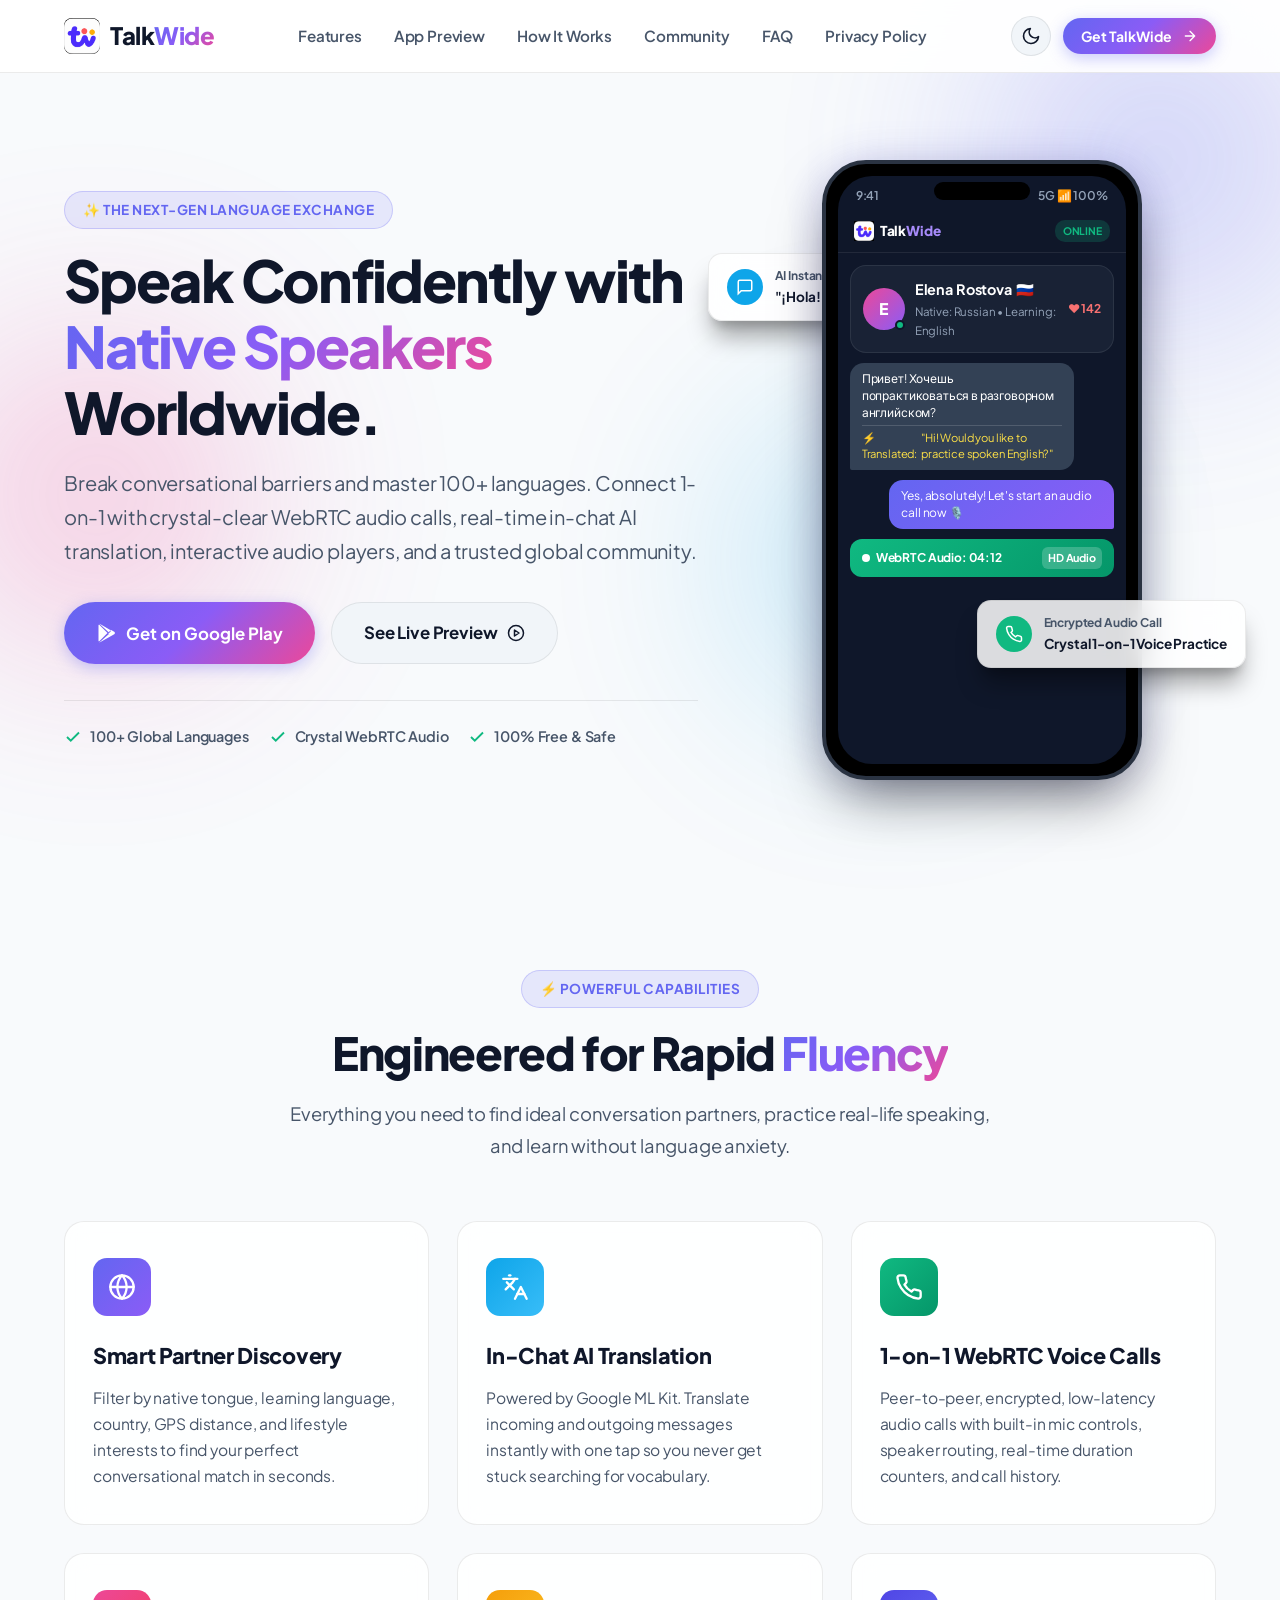
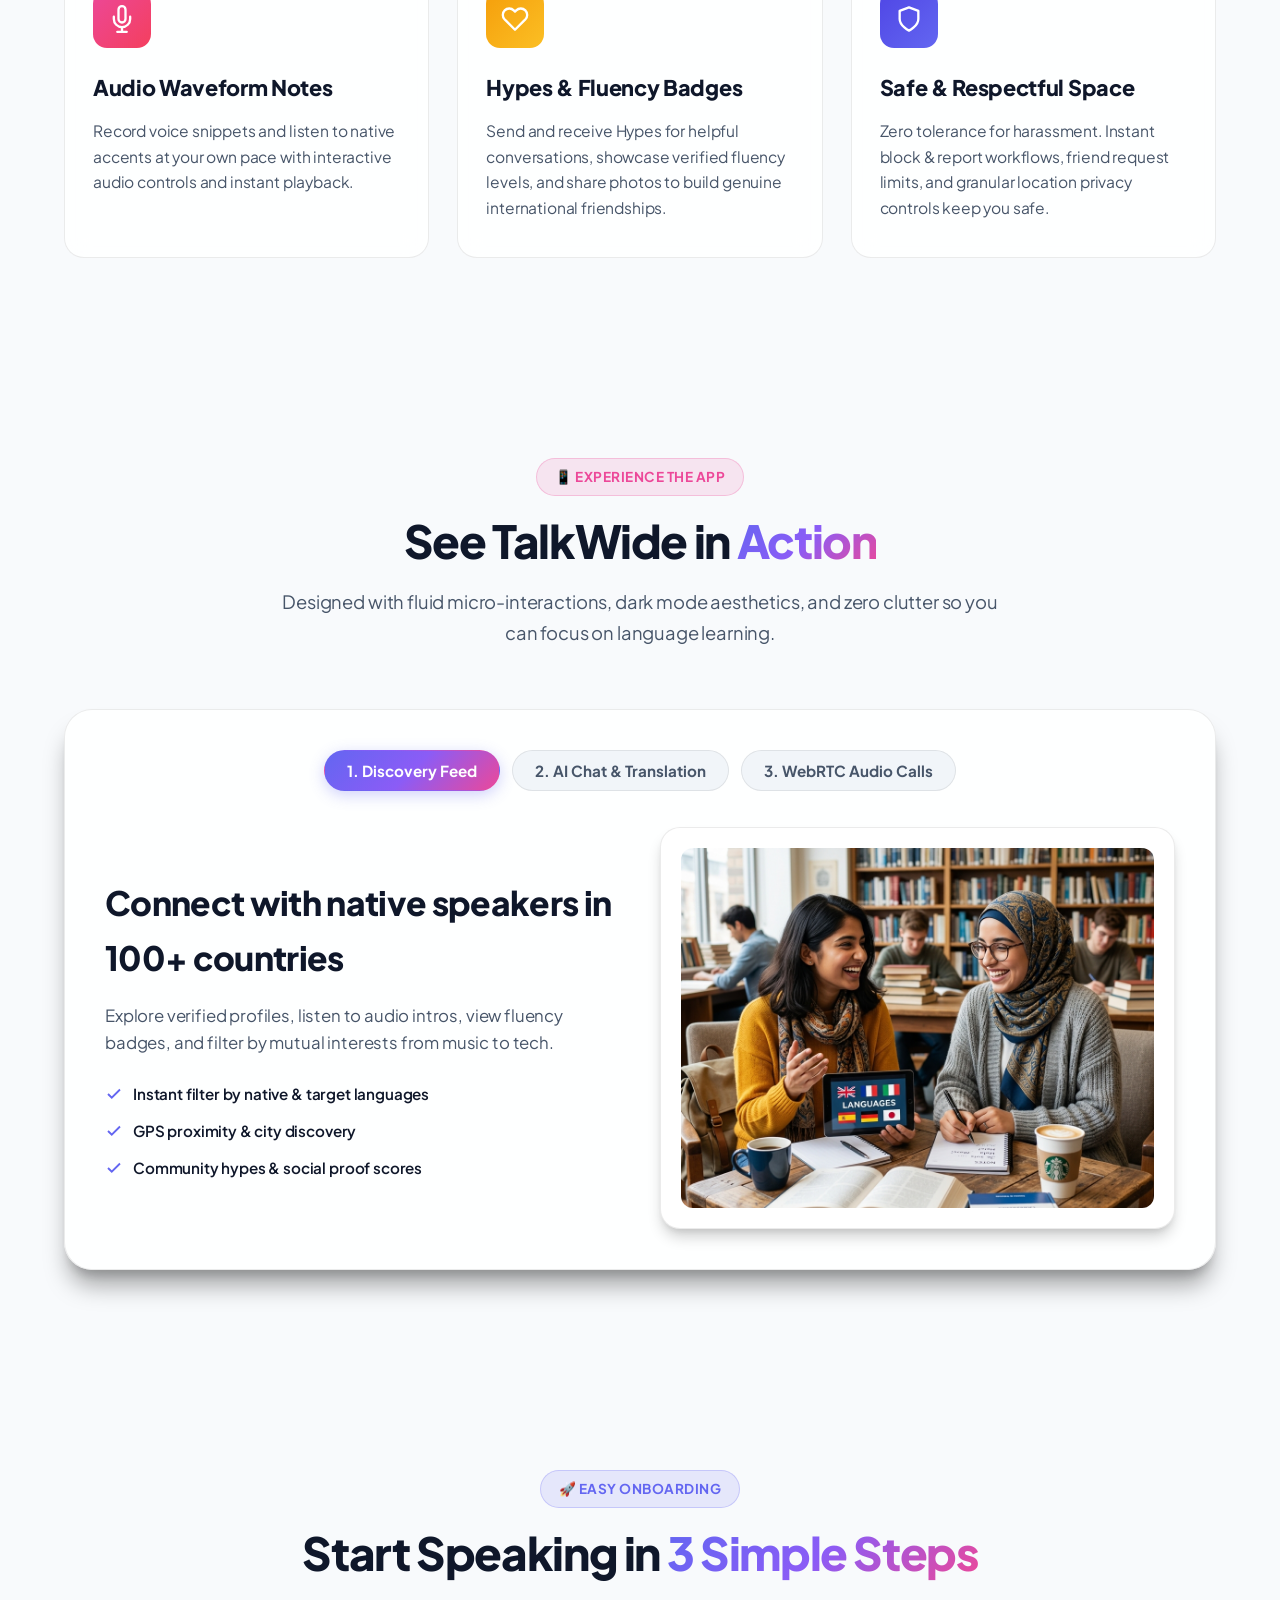
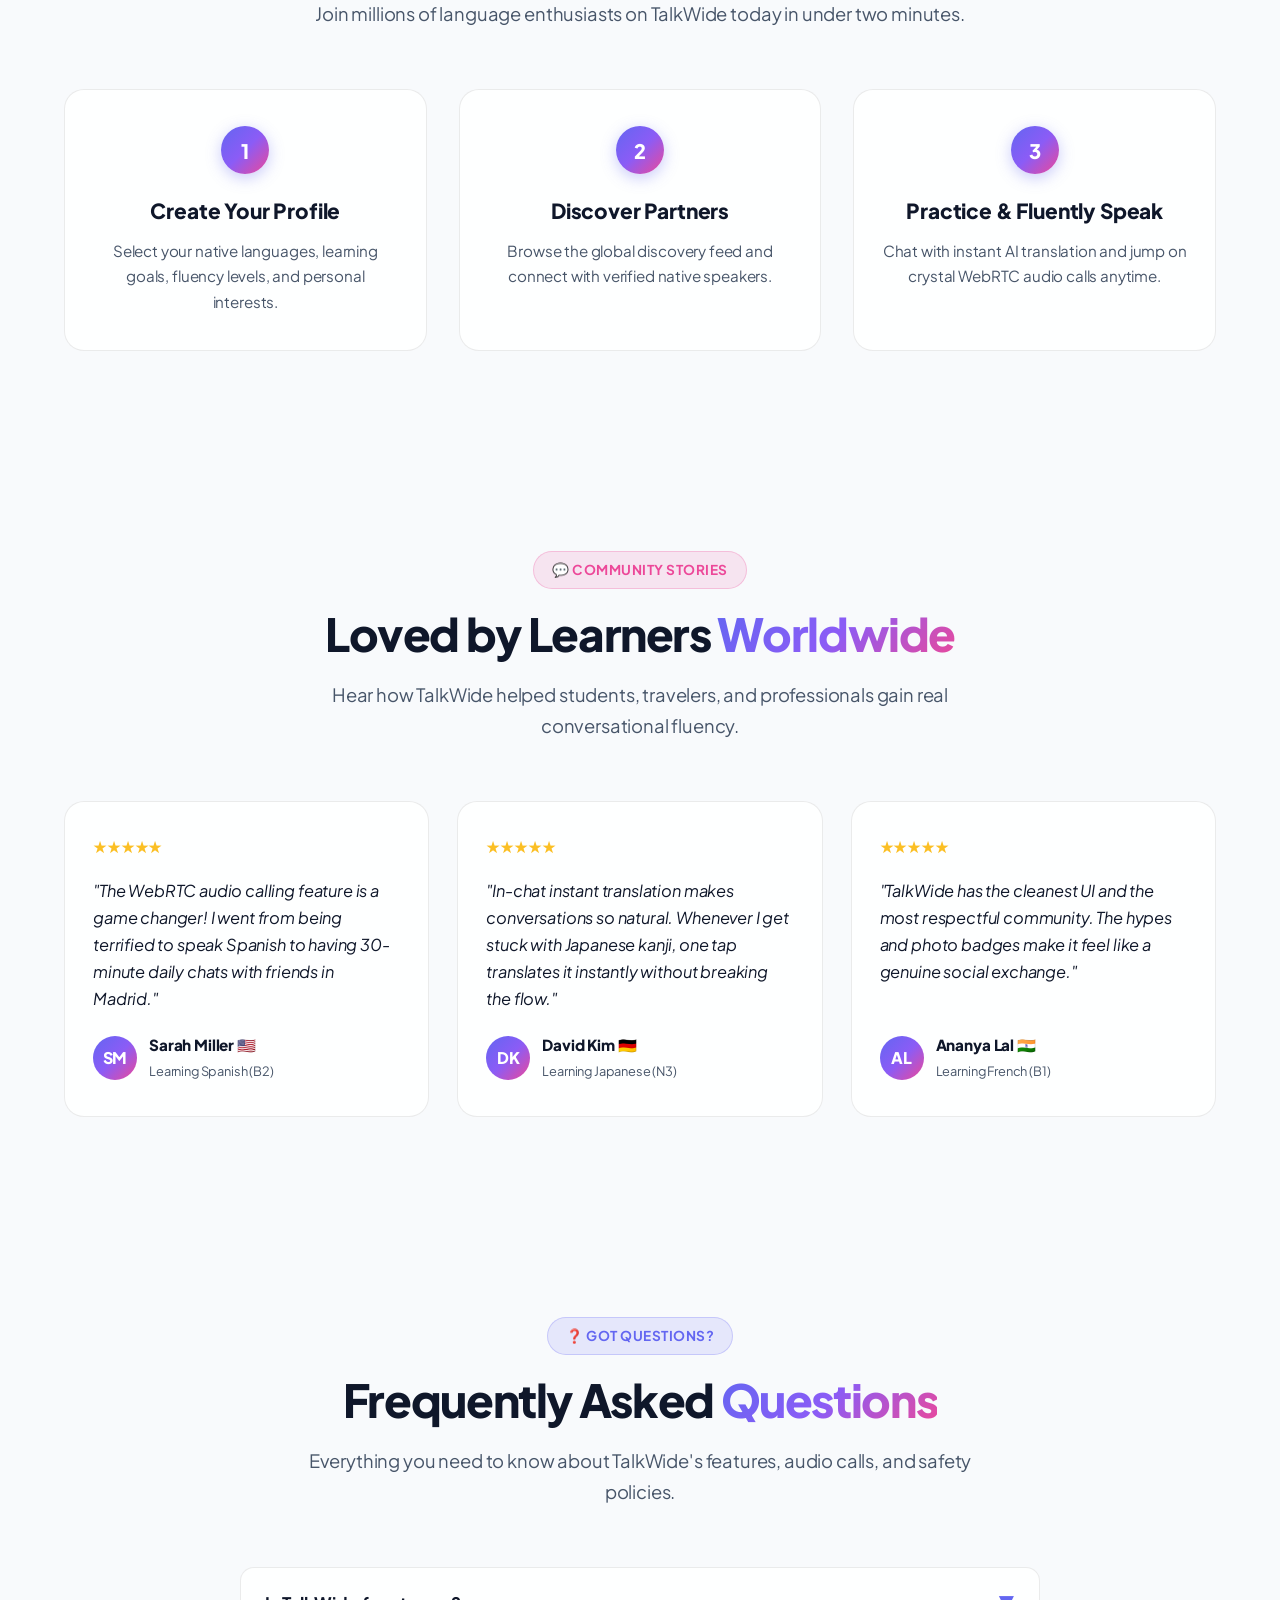
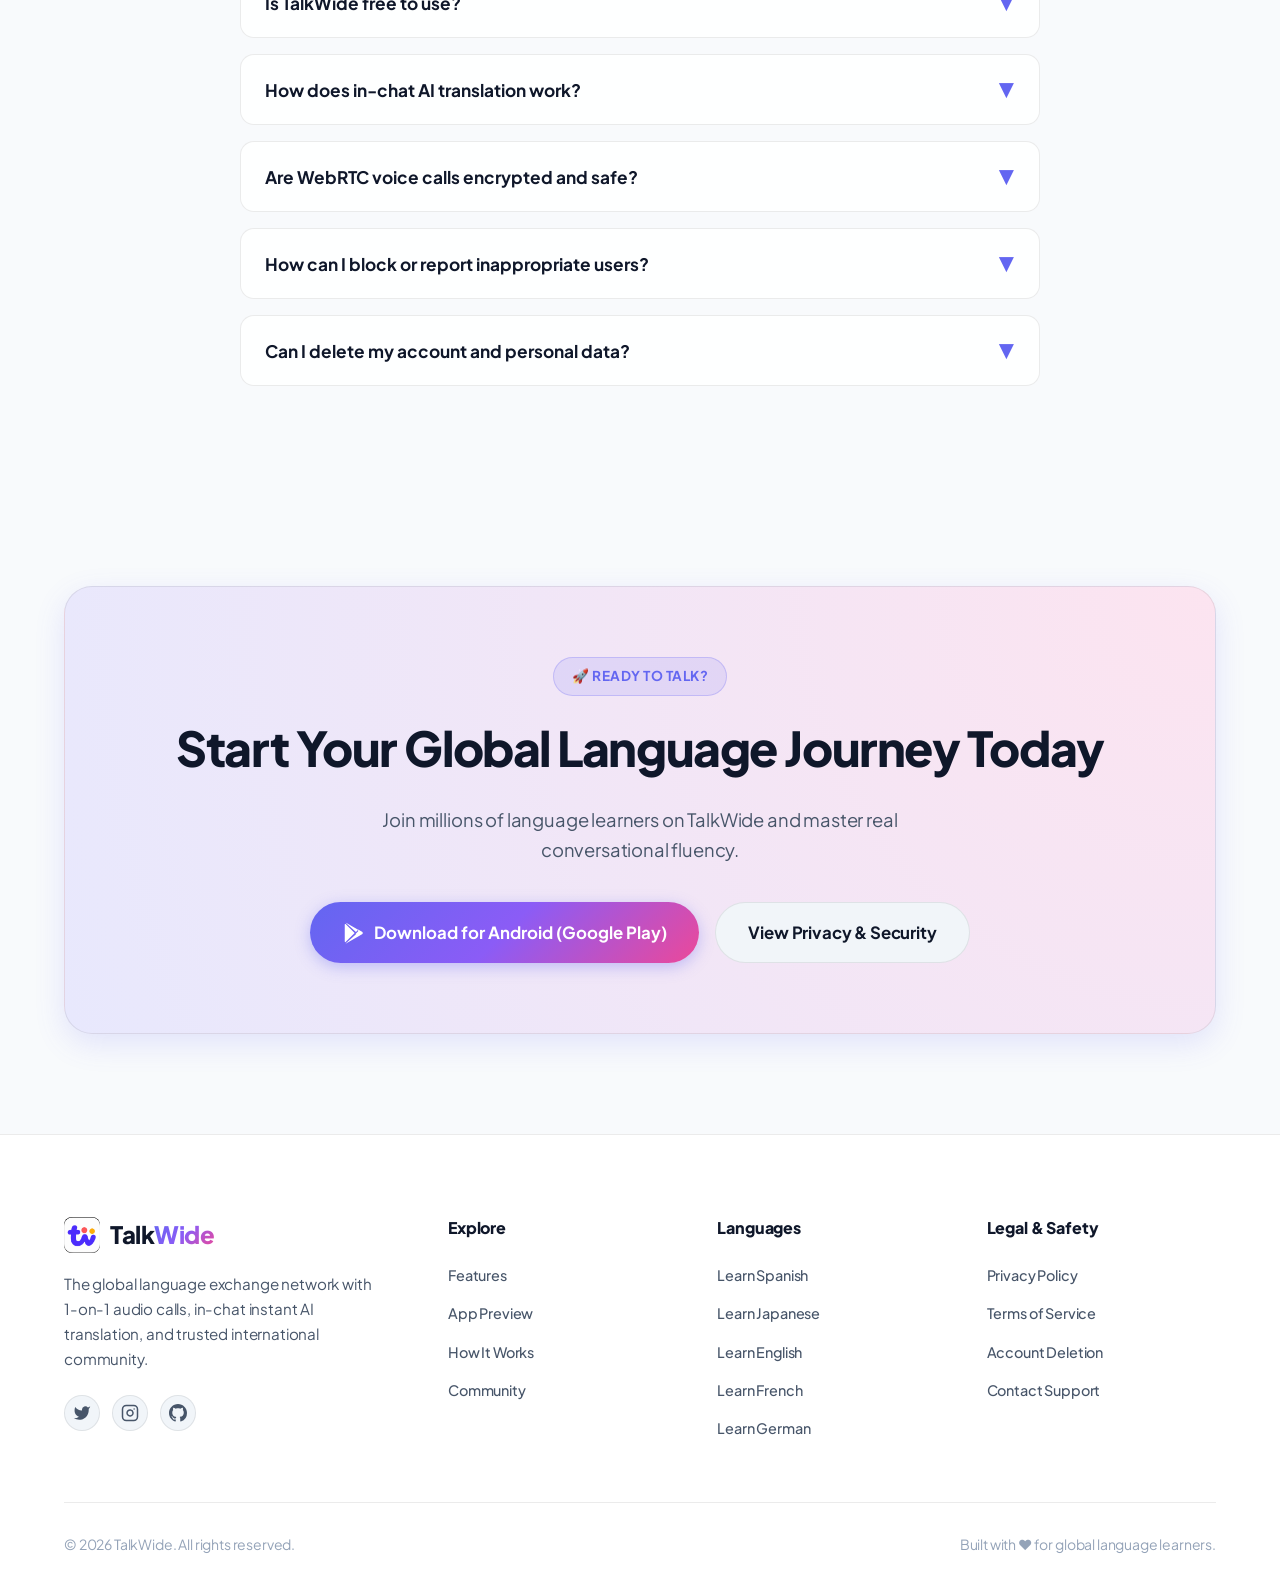
==== index.html @ 7af677a0 "Initial commit" ====
<!DOCTYPE html>
<html lang="en" data-theme="dark">
<head>
  <meta charset="UTF-8">
  <meta name="viewport" content="width=device-width, initial-scale=1.0">
  
  <!-- Primary SEO Meta Tags -->
  <title>TalkWide — Global Language Exchange & Audio Calling App</title>
  <meta name="title" content="TalkWide — Global Language Exchange & Audio Calling App">
  <meta name="description" content="Master 100+ languages with native speakers worldwide. Practice with 1-on-1 crystal WebRTC audio calls, real-time in-chat AI translation, voice notes, and smart language partner discovery.">
  <meta name="keywords" content="language exchange, learn spanish, learn japanese, learn english, language partner, language learning app, audio calling, webrtc voice chat, instant translation, talkwide">
  <meta name="author" content="TalkWide Team">
  <meta name="robots" content="index, follow">
  <link rel="canonical" href="https://talkwide.com/">

  <!-- Open Graph / Facebook -->
  <meta property="og:type" content="website">
  <meta property="og:url" content="https://talkwide.com/">
  <meta property="og:title" content="TalkWide — Global Language Exchange & Audio Calling App">
  <meta property="og:description" content="Connect with native speakers, practice real conversations with crystal-clear WebRTC audio calls, and break language barriers with real-time AI translation.">
  <meta property="og:image" content="https://talkwide.com/assets/images/talkwide_playstore_512.png">

  <!-- Twitter Card -->
  <meta property="twitter:card" content="summary_large_image">
  <meta property="twitter:url" content="https://talkwide.com/">
  <meta property="twitter:title" content="TalkWide — Global Language Exchange & Audio Calling App">
  <meta property="twitter:description" content="Connect with native speakers, practice real conversations with crystal-clear WebRTC audio calls, and break language barriers with real-time AI translation.">
  <meta property="twitter:image" content="https://talkwide.com/assets/images/talkwide_playstore_512.png">

  <!-- Favicons -->
  <link rel="icon" type="image/png" href="assets/images/app_logo.png">
  <link rel="apple-touch-icon" href="assets/images/talkwide_playstore_512.png">

  <!-- Google Fonts: Plus Jakarta Sans & Inter -->
  <link rel="preconnect" href="https://fonts.googleapis.com">
  <link rel="preconnect" href="https://fonts.gstatic.com" crossorigin>
  <link href="https://fonts.googleapis.com/css2?family=Plus+Jakarta+Sans:wght@400;500;600;700;800;900&family=Inter:wght@400;500;600;700&display=swap" rel="stylesheet">

  <!-- Stylesheet -->
  <link rel="stylesheet" href="css/styles.css">

  <!-- JSON-LD Structured Data Schema -->
  <script type="application/ld+json">
  {
    "@context": "https://schema.org",
    "@graph": [
      {
        "@type": "SoftwareApplication",
        "name": "TalkWide",
        "operatingSystem": "Android, iOS",
        "applicationCategory": "EducationalApplication",
        "offers": {
          "@type": "Offer",
          "price": "0",
          "priceCurrency": "USD"
        },
        "aggregateRating": {
          "@type": "AggregateRating",
          "ratingValue": "4.9",
          "ratingCount": "1280"
        },
        "description": "TalkWide is a global language exchange platform connecting learners with native speakers through 1-on-1 audio calls, in-chat instant AI translation, and discovery feeds."
      },
      {
        "@type": "Organization",
        "name": "TalkWide",
        "url": "https://talkwide.com/",
        "logo": "https://talkwide.com/assets/images/talkwide_playstore_512.png",
        "sameAs": [
          "https://twitter.com/talkwide",
          "https://instagram.com/talkwide"
        ]
      },
      {
        "@type": "FAQPage",
        "mainEntity": [
          {
            "@type": "Question",
            "name": "Is TalkWide free to use?",
            "acceptedAnswer": {
              "@type": "Answer",
              "text": "Yes! TalkWide is 100% free to connect with native speakers, make WebRTC audio calls, and translate messages with instant AI."
            }
          },
          {
            "@type": "Question",
            "name": "How does in-chat AI translation work?",
            "acceptedAnswer": {
              "@type": "Answer",
              "text": "TalkWide integrates Google ML Kit translation so you can tap any foreign message to view instantaneous high-accuracy translation in your native language."
            }
          },
          {
            "@type": "Question",
            "name": "Are WebRTC audio calls secure?",
            "acceptedAnswer": {
              "@type": "Answer",
              "text": "Yes, calls use DTLS/SRTP encryption directly between peers. No audio calls are recorded or stored on our servers."
            }
          }
        ]
      }
    ]
  }
  </script>
</head>
<body>

  <!-- Ambient Atmospheric Background -->
  <div class="ambient-background" aria-hidden="true">
    <div class="orb orb-1"></div>
    <div class="orb orb-2"></div>
    <div class="orb orb-3"></div>
  </div>

  <!-- Sticky Glassmorphic Navbar -->
  <header class="navbar">
    <div class="container nav-container">
      <a href="index.html" class="brand-logo" aria-label="TalkWide Home">
        <img src="assets/images/app_logo.png" alt="TalkWide Logo" width="36" height="36">
        <span>Talk<span class="gradient-text">Wide</span></span>
      </a>

      <nav>
        <ul class="nav-links">
          <li><a href="#features">Features</a></li>
          <li><a href="#demo">App Preview</a></li>
          <li><a href="#how-it-works">How It Works</a></li>
          <li><a href="#testimonials">Community</a></li>
          <li><a href="#faq">FAQ</a></li>
          <li><a href="privacy.html">Privacy Policy</a></li>
        </ul>
      </nav>

      <div class="nav-actions">
        <button id="theme-toggle-btn" class="theme-toggle-btn" aria-label="Toggle Dark/Light Theme">
          <svg width="20" height="20" viewBox="0 0 24 24" fill="none" stroke="currentColor" stroke-width="2" stroke-linecap="round" stroke-linejoin="round">
            <circle cx="12" cy="12" r="5"></circle>
            <line x1="12" y1="1" x2="12" y2="3"></line>
            <line x1="12" y1="21" x2="12" y2="23"></line>
            <line x1="4.22" y1="4.22" x2="5.64" y2="5.64"></line>
            <line x1="18.36" y1="18.36" x2="19.78" y2="19.78"></line>
            <line x1="1" y1="12" x2="3" y2="12"></line>
            <line x1="21" y1="12" x2="23" y2="12"></line>
            <line x1="4.22" y1="19.78" x2="5.64" y2="18.36"></line>
            <line x1="18.36" y1="5.64" x2="19.78" y2="4.22"></line>
          </svg>
        </button>

        <button class="btn btn-primary btn-sm open-early-access-modal">
          <span>Get TalkWide</span>
          <svg width="16" height="16" viewBox="0 0 24 24" fill="none" stroke="currentColor" stroke-width="2" stroke-linecap="round" stroke-linejoin="round">
            <path d="M5 12h14M12 5l7 7-7 7"/>
          </svg>
        </button>

        <button id="mobile-menu-btn" class="mobile-menu-btn" aria-label="Open Mobile Menu" aria-expanded="false">
          <svg width="24" height="24" viewBox="0 0 24 24" fill="none" stroke="currentColor" stroke-width="2" stroke-linecap="round" stroke-linejoin="round">
            <line x1="3" y1="12" x2="21" y2="12"></line>
            <line x1="3" y1="6" x2="21" y2="6"></line>
            <line x1="3" y1="18" x2="21" y2="18"></line>
          </svg>
        </button>
      </div>
    </div>

    <!-- Mobile Slide-down Menu -->
    <div id="mobile-nav" class="mobile-nav">
      <ul class="mobile-nav-links">
        <li><a href="#features">Features</a></li>
        <li><a href="#demo">App Preview</a></li>
        <li><a href="#how-it-works">How It Works</a></li>
        <li><a href="#testimonials">Community</a></li>
        <li><a href="#faq">FAQ</a></li>
        <li><a href="privacy.html">Privacy Policy</a></li>
        <li><a href="terms.html">Terms of Service</a></li>
      </ul>
      <button class="btn btn-primary btn-lg open-early-access-modal" style="width:100%;">
        <span>Get TalkWide VIP Access</span>
      </button>
    </div>
  </header>

  <main>
    <!-- ==========================================================================
         Hero Section
         ========================================================================== -->
    <section class="section hero-section">
      <div class="container hero-grid">
        <div class="hero-content">
          <div class="badge-pill">
            <span>✨ The Next-Gen Language Exchange</span>
          </div>
          <h1>Speak Confidently with <span class="gradient-text">Native Speakers</span> Worldwide.</h1>
          <p>
            Break conversational barriers and master 100+ languages. Connect 1-on-1 with crystal-clear WebRTC audio calls, real-time in-chat AI translation, interactive audio players, and a trusted global community.
          </p>
          <div class="hero-ctas">
            <button class="btn btn-primary btn-lg open-early-access-modal">
              <svg width="20" height="20" viewBox="0 0 24 24" fill="currentColor">
                <path d="M3.609 1.814L13.793 12 3.61 22.186a2.38 2.38 0 0 1-.61-.83V2.643c.174-.325.385-.609.61-.829zM15.207 13.414l2.42 2.42-12.833 7.41a1.59 1.59 0 0 1-.794.206l11.207-10.036zM17.627 8.166l4.237 2.446a1.595 1.595 0 0 1 0 2.776l-4.237 2.446-2.834-2.834 2.834-2.834zM4.004.95a1.59 1.59 0 0 1 .794.206l12.829 7.408-2.42 2.42L4.004.95z"/>
              </svg>
              <span>Get on Google Play</span>
            </button>
            <a href="#demo" class="btn btn-secondary btn-lg">
              <span>See Live Preview</span>
              <svg width="18" height="18" viewBox="0 0 24 24" fill="none" stroke="currentColor" stroke-width="2" stroke-linecap="round" stroke-linejoin="round">
                <circle cx="12" cy="12" r="10"></circle>
                <polygon points="10 8 16 12 10 16 10 8"></polygon>
              </svg>
            </a>
          </div>

          <div class="hero-badges">
            <div class="hero-badge-item">
              <svg width="18" height="18" viewBox="0 0 24 24" fill="none" stroke="currentColor" stroke-width="2.5"><polyline points="20 6 9 17 4 12"></polyline></svg>
              <span>100+ Global Languages</span>
            </div>
            <div class="hero-badge-item">
              <svg width="18" height="18" viewBox="0 0 24 24" fill="none" stroke="currentColor" stroke-width="2.5"><polyline points="20 6 9 17 4 12"></polyline></svg>
              <span>Crystal WebRTC Audio</span>
            </div>
            <div class="hero-badge-item">
              <svg width="18" height="18" viewBox="0 0 24 24" fill="none" stroke="currentColor" stroke-width="2.5"><polyline points="20 6 9 17 4 12"></polyline></svg>
              <span>100% Free & Safe</span>
            </div>
          </div>
        </div>

        <!-- Phone Mockup Simulation -->
        <div class="hero-visual">
          <div class="floating-badge floating-badge-1">
            <div class="floating-badge-icon blue">
              <svg width="18" height="18" viewBox="0 0 24 24" fill="none" stroke="currentColor" stroke-width="2"><path d="M21 15a2 2 0 0 1-2 2H7l-4 4V5a2 2 0 0 1 2-2h14a2 2 0 0 1 2 2z"></path></svg>
            </div>
            <div>
              <p style="font-size: 0.75rem; color: var(--text-muted);">AI Instant Translation</p>
              <p style="font-size: 0.85rem; font-weight: 700;">"¡Hola! ¿Cómo estás?" ➔ "Hello!"</p>
            </div>
          </div>

          <div class="phone-mockup-wrapper">
            <div class="phone-notch"></div>
            <div class="phone-screen">
              <div class="phone-status-bar">
                <span>9:41</span>
                <span>5G 📶 100%</span>
              </div>
              <div class="phone-app-header">
                <div class="logo-group">
                  <img src="assets/images/app_logo.png" alt="Logo" width="20" height="20">
                  <span>Talk<span style="color:#A78BFA">Wide</span></span>
                </div>
                <div style="display:flex; gap: 8px;">
                  <span style="background: rgba(16,185,129,0.2); color:#10B981; padding:2px 8px; border-radius:10px; font-size:0.65rem; font-weight:700;">ONLINE</span>
                </div>
              </div>

              <div class="phone-screen-content">
                <!-- User Partner Card -->
                <div class="mockup-user-card">
                  <div class="mockup-avatar">
                    <span>E</span>
                    <div class="online-dot"></div>
                  </div>
                  <div class="mockup-user-info">
                    <h4>Elena Rostova <span>🇷🇺</span></h4>
                    <p>Native: Russian • Learning: English</p>
                  </div>
                  <span style="color: #F87171; font-size: 0.75rem; font-weight:700;">❤️ 142</span>
                </div>

                <!-- Chat conversation -->
                <div class="mockup-chat-bubble">
                  Привет! Хочешь попрактиковаться в разговорном английском?
                  <div class="mockup-translation-box">
                    <span>⚡ Translated:</span> "Hi! Would you like to practice spoken English?"
                  </div>
                </div>

                <div class="mockup-chat-bubble me">
                  Yes, absolutely! Let's start an audio call now 🎙️
                </div>

                <!-- Live Audio Call Card -->
                <div class="mockup-call-bar">
                  <div style="display:flex; align-items:center; gap:6px;">
                    <div style="width:8px; height:8px; background:#FFFFFF; border-radius:50%; animation: pulse 1s infinite;"></div>
                    <span>WebRTC Audio: 04:12</span>
                  </div>
                  <span style="background:rgba(255,255,255,0.2); padding:2px 6px; border-radius:6px; font-size:0.68rem;">HD Audio</span>
                </div>
              </div>
            </div>
          </div>

          <div class="floating-badge floating-badge-2">
            <div class="floating-badge-icon green">
              <svg width="18" height="18" viewBox="0 0 24 24" fill="none" stroke="currentColor" stroke-width="2"><path d="M22 16.92v3a2 2 0 0 1-2.18 2 19.79 19.79 0 0 1-8.63-3.07 19.5 19.5 0 0 1-6-6 19.79 19.79 0 0 1-3.07-8.67A2 2 0 0 1 4.11 2h3a2 2 0 0 1 2 1.72 12.84 12.84 0 0 0 .7 2.81 2 2 0 0 1-.45 2.11L8.09 9.91a16 16 0 0 0 6 6l1.27-1.27a2 2 0 0 1 2.11-.45 12.84 12.84 0 0 0 2.81.7A2 2 0 0 1 22 16.92z"></path></svg>
            </div>
            <div>
              <p style="font-size: 0.75rem; color: var(--text-muted);">Encrypted Audio Call</p>
              <p style="font-size: 0.85rem; font-weight: 700;">Crystal 1-on-1 Voice Practice</p>
            </div>
          </div>
        </div>
      </div>
    </section>

    <!-- ==========================================================================
         Core Pillars & Features Section
         ========================================================================== -->
    <section id="features" class="section">
      <div class="container">
        <div class="section-header">
          <div class="badge-pill">
            <span>⚡ Powerful Capabilities</span>
          </div>
          <h2 class="section-title">Engineered for Rapid <span class="gradient-text">Fluency</span></h2>
          <p class="section-desc">Everything you need to find ideal conversation partners, practice real-life speaking, and learn without language anxiety.</p>
        </div>

        <div class="features-grid">
          <!-- 1. Global Discovery Feed -->
          <article class="feature-card">
            <div class="feature-icon-wrapper icon-purple">
              <svg width="28" height="28" viewBox="0 0 24 24" fill="none" stroke="currentColor" stroke-width="2" stroke-linecap="round" stroke-linejoin="round">
                <circle cx="12" cy="12" r="10"></circle>
                <line x1="2" y1="12" x2="22" y2="12"></line>
                <path d="M12 2a15.3 15.3 0 0 1 4 10 15.3 15.3 0 0 1-4 10 15.3 15.3 0 0 1-4-10 15.3 15.3 0 0 1 4-10z"></path>
              </svg>
            </div>
            <h3>Smart Partner Discovery</h3>
            <p>Filter by native tongue, learning language, country, GPS distance, and lifestyle interests to find your perfect conversational match in seconds.</p>
          </article>

          <!-- 2. AI Translation -->
          <article class="feature-card">
            <div class="feature-icon-wrapper icon-blue">
              <svg width="28" height="28" viewBox="0 0 24 24" fill="none" stroke="currentColor" stroke-width="2" stroke-linecap="round" stroke-linejoin="round">
                <path d="M5 8l6 6"></path>
                <path d="M4 14l6-6 2-3"></path>
                <path d="M2 5h12"></path>
                <path d="M7 2h1"></path>
                <path d="M22 22l-5-10-5 10"></path>
                <path d="M14 18h6"></path>
              </svg>
            </div>
            <h3>In-Chat AI Translation</h3>
            <p>Powered by Google ML Kit. Translate incoming and outgoing messages instantly with one tap so you never get stuck searching for vocabulary.</p>
          </article>

          <!-- 3. WebRTC Audio Calls -->
          <article class="feature-card">
            <div class="feature-icon-wrapper icon-green">
              <svg width="28" height="28" viewBox="0 0 24 24" fill="none" stroke="currentColor" stroke-width="2" stroke-linecap="round" stroke-linejoin="round">
                <path d="M22 16.92v3a2 2 0 0 1-2.18 2 19.79 19.79 0 0 1-8.63-3.07 19.5 19.5 0 0 1-6-6 19.79 19.79 0 0 1-3.07-8.67A2 2 0 0 1 4.11 2h3a2 2 0 0 1 2 1.72 12.84 12.84 0 0 0 .7 2.81 2 2 0 0 1-.45 2.11L8.09 9.91a16 16 0 0 0 6 6l1.27-1.27a2 2 0 0 1 2.11-.45 12.84 12.84 0 0 0 2.81.7A2 2 0 0 1 22 16.92z"></path>
              </svg>
            </div>
            <h3>1-on-1 WebRTC Voice Calls</h3>
            <p>Peer-to-peer, encrypted, low-latency audio calls with built-in mic controls, speaker routing, real-time duration counters, and call history.</p>
          </article>

          <!-- 4. Voice Notes & Pronunciation -->
          <article class="feature-card">
            <div class="feature-icon-wrapper icon-pink">
              <svg width="28" height="28" viewBox="0 0 24 24" fill="none" stroke="currentColor" stroke-width="2" stroke-linecap="round" stroke-linejoin="round">
                <path d="M12 1a3 3 0 0 0-3 3v8a3 3 0 0 0 6 0V4a3 3 0 0 0-3-3z"></path>
                <path d="M19 10v2a7 7 0 0 1-14 0v-2"></path>
                <line x1="12" y1="19" x2="12" y2="23"></line>
                <line x1="8" y1="23" x2="16" y2="23"></line>
              </svg>
            </div>
            <h3>Audio Waveform Notes</h3>
            <p>Record voice snippets and listen to native accents at your own pace with interactive audio controls and instant playback.</p>
          </article>

          <!-- 5. Hypes & Streaks -->
          <article class="feature-card">
            <div class="feature-icon-wrapper icon-amber">
              <svg width="28" height="28" viewBox="0 0 24 24" fill="none" stroke="currentColor" stroke-width="2" stroke-linecap="round" stroke-linejoin="round">
                <path d="M20.84 4.61a5.5 5.5 0 0 0-7.78 0L12 5.67l-1.06-1.06a5.5 5.5 0 0 0-7.78 7.78l1.06 1.06L12 21.23l7.78-7.78 1.06-1.06a5.5 5.5 0 0 0 0-7.78z"></path>
              </svg>
            </div>
            <h3>Hypes & Fluency Badges</h3>
            <p>Send and receive Hypes for helpful conversations, showcase verified fluency levels, and share photos to build genuine international friendships.</p>
          </article>

          <!-- 6. Safe & Moderated Community -->
          <article class="feature-card">
            <div class="feature-icon-wrapper icon-indigo">
              <svg width="28" height="28" viewBox="0 0 24 24" fill="none" stroke="currentColor" stroke-width="2" stroke-linecap="round" stroke-linejoin="round">
                <path d="M12 22s8-4 8-10V5l-8-3-8 3v7c0 6 8 10 8 10z"></path>
              </svg>
            </div>
            <h3>Safe & Respectful Space</h3>
            <p>Zero tolerance for harassment. Instant block & report workflows, friend request limits, and granular location privacy controls keep you safe.</p>
          </article>
        </div>
      </div>
    </section>

    <!-- ==========================================================================
         Interactive App Tour / Demo Section
         ========================================================================== -->
    <section id="demo" class="section">
      <div class="container">
        <div class="section-header">
          <div class="badge-pill pink">
            <span>📱 Experience the App</span>
          </div>
          <h2 class="section-title">See TalkWide in <span class="gradient-text">Action</span></h2>
          <p class="section-desc">Designed with fluid micro-interactions, dark mode aesthetics, and zero clutter so you can focus on language learning.</p>
        </div>

        <div class="demo-tabs-container">
          <div class="tabs-nav" role="tablist">
            <button class="tab-btn active" data-tab="feed">1. Discovery Feed</button>
            <button class="tab-btn" data-tab="chat">2. AI Chat & Translation</button>
            <button class="tab-btn" data-tab="call">3. WebRTC Audio Calls</button>
          </div>

          <!-- Tab 1: Discovery Feed -->
          <div id="tab-feed" class="tab-content active">
            <div class="tab-info">
              <h3>Connect with native speakers in 100+ countries</h3>
              <p>Explore verified profiles, listen to audio intros, view fluency badges, and filter by mutual interests from music to tech.</p>
              <ul class="feature-bullets">
                <li><svg width="18" height="18" viewBox="0 0 24 24" fill="none" stroke="currentColor" stroke-width="2.5"><polyline points="20 6 9 17 4 12"></polyline></svg> Instant filter by native & target languages</li>
                <li><svg width="18" height="18" viewBox="0 0 24 24" fill="none" stroke="currentColor" stroke-width="2.5"><polyline points="20 6 9 17 4 12"></polyline></svg> GPS proximity & city discovery</li>
                <li><svg width="18" height="18" viewBox="0 0 24 24" fill="none" stroke="currentColor" stroke-width="2.5"><polyline points="20 6 9 17 4 12"></polyline></svg> Community hypes & social proof scores</li>
              </ul>
            </div>
            <div class="tab-mockup">
              <img src="assets/images/language_community_hero.png" alt="TalkWide Discovery Feed" style="border-radius:12px; width:100%; object-fit:cover; max-height:360px;">
            </div>
          </div>

          <!-- Tab 2: AI Chat & Translation -->
          <div id="tab-chat" class="tab-content">
            <div class="tab-info">
              <h3>Real-Time In-Line AI Translation</h3>
              <p>Never let vocabulary gaps slow down your conversation. Tap any incoming message to see its translation in your native language instantly.</p>
              <ul class="feature-bullets">
                <li><svg width="18" height="18" viewBox="0 0 24 24" fill="none" stroke="currentColor" stroke-width="2.5"><polyline points="20 6 9 17 4 12"></polyline></svg> Powered by Google ML Kit translation models</li>
                <li><svg width="18" height="18" viewBox="0 0 24 24" fill="none" stroke="currentColor" stroke-width="2.5"><polyline points="20 6 9 17 4 12"></polyline></svg> Voice recording waveforms and playback</li>
                <li><svg width="18" height="18" viewBox="0 0 24 24" fill="none" stroke="currentColor" stroke-width="2.5"><polyline points="20 6 9 17 4 12"></polyline></svg> Instant photo & gallery sharing</li>
              </ul>
            </div>
            <div class="tab-mockup">
              <img src="assets/images/language_exchange_hero.png" alt="TalkWide AI Chat" style="border-radius:12px; width:100%; object-fit:cover; max-height:360px;">
            </div>
          </div>

          <!-- Tab 3: WebRTC Audio Calls -->
          <div id="tab-call" class="tab-content">
            <div class="tab-info">
              <h3>Crystal-Clear 1-on-1 Voice Practice</h3>
              <p>Practice speaking without video pressure. Enjoy encrypted, studio-quality audio calling with active duration tracking.</p>
              <ul class="feature-bullets">
                <li><svg width="18" height="18" viewBox="0 0 24 24" fill="none" stroke="currentColor" stroke-width="2.5"><polyline points="20 6 9 17 4 12"></polyline></svg> Peer-to-peer encrypted WebRTC technology</li>
                <li><svg width="18" height="18" viewBox="0 0 24 24" fill="none" stroke="currentColor" stroke-width="2.5"><polyline points="20 6 9 17 4 12"></polyline></svg> Call duration timer & auto call log entries</li>
                <li><svg width="18" height="18" viewBox="0 0 24 24" fill="none" stroke="currentColor" stroke-width="2.5"><polyline points="20 6 9 17 4 12"></polyline></svg> Speakerphone & microphone mute controls</li>
              </ul>
            </div>
            <div class="tab-mockup">
              <div style="background:#0F172A; padding:32px; border-radius:16px; text-align:center; color:#FFFFFF;">
                <div style="width:80px; height:80px; border-radius:50%; background:linear-gradient(135deg,#6366F1,#EC4899); margin:0 auto 16px auto; display:flex; align-items:center; justify-content:center; font-size:2rem; font-weight:800;">
                  JP
                </div>
                <h4 style="font-size:1.25rem; font-weight:700;">Kenji Takahashi 🇯🇵</h4>
                <p style="color:#94A3B8; font-size:0.85rem; margin-bottom:20px;">Voice Call Connected • 08:34</p>
                <div style="display:flex; justify-content:center; gap:16px;">
                  <span style="background:rgba(255,255,255,0.1); padding:12px; border-radius:50%;">🎙️</span>
                  <span style="background:rgba(255,255,255,0.1); padding:12px; border-radius:50%;">🔊</span>
                  <span style="background:#EF4444; padding:12px; border-radius:50%;">📞</span>
                </div>
              </div>
            </div>
          </div>
        </div>
      </div>
    </section>

    <!-- ==========================================================================
         How It Works Section
         ========================================================================== -->
    <section id="how-it-works" class="section">
      <div class="container">
        <div class="section-header">
          <div class="badge-pill">
            <span>🚀 Easy Onboarding</span>
          </div>
          <h2 class="section-title">Start Speaking in <span class="gradient-text">3 Simple Steps</span></h2>
          <p class="section-desc">Join millions of language enthusiasts on TalkWide today in under two minutes.</p>
        </div>

        <div class="steps-grid">
          <div class="step-card">
            <div class="step-number">1</div>
            <h3>Create Your Profile</h3>
            <p>Select your native languages, learning goals, fluency levels, and personal interests.</p>
          </div>

          <div class="step-card">
            <div class="step-number">2</div>
            <h3>Discover Partners</h3>
            <p>Browse the global discovery feed and connect with verified native speakers.</p>
          </div>

          <div class="step-card">
            <div class="step-number">3</div>
            <h3>Practice & Fluently Speak</h3>
            <p>Chat with instant AI translation and jump on crystal WebRTC audio calls anytime.</p>
          </div>
        </div>
      </div>
    </section>

    <!-- ==========================================================================
         Testimonials / Social Proof
         ========================================================================== -->
    <section id="testimonials" class="section">
      <div class="container">
        <div class="section-header">
          <div class="badge-pill pink">
            <span>💬 Community Stories</span>
          </div>
          <h2 class="section-title">Loved by Learners <span class="gradient-text">Worldwide</span></h2>
          <p class="section-desc">Hear how TalkWide helped students, travelers, and professionals gain real conversational fluency.</p>
        </div>

        <div class="reviews-grid">
          <div class="review-card">
            <div>
              <div class="review-stars">★★★★★</div>
              <p class="review-text">"The WebRTC audio calling feature is a game changer! I went from being terrified to speak Spanish to having 30-minute daily chats with friends in Madrid."</p>
            </div>
            <div class="review-author">
              <div class="review-avatar">SM</div>
              <div class="review-meta">
                <h4>Sarah Miller 🇺🇸</h4>
                <span>Learning Spanish (B2)</span>
              </div>
            </div>
          </div>

          <div class="review-card">
            <div>
              <div class="review-stars">★★★★★</div>
              <p class="review-text">"In-chat instant translation makes conversations so natural. Whenever I get stuck with Japanese kanji, one tap translates it instantly without breaking the flow."</p>
            </div>
            <div class="review-author">
              <div class="review-avatar">DK</div>
              <div class="review-meta">
                <h4>David Kim 🇩🇪</h4>
                <span>Learning Japanese (N3)</span>
              </div>
            </div>
          </div>

          <div class="review-card">
            <div>
              <div class="review-stars">★★★★★</div>
              <p class="review-text">"TalkWide has the cleanest UI and the most respectful community. The hypes and photo badges make it feel like a genuine social exchange."</p>
            </div>
            <div class="review-author">
              <div class="review-avatar">AL</div>
              <div class="review-meta">
                <h4>Ananya Lal 🇮🇳</h4>
                <span>Learning French (B1)</span>
              </div>
            </div>
          </div>
        </div>
      </div>
    </section>

    <!-- ==========================================================================
         FAQ Accordion
         ========================================================================== -->
    <section id="faq" class="section">
      <div class="container">
        <div class="section-header">
          <div class="badge-pill">
            <span>❓ Got Questions?</span>
          </div>
          <h2 class="section-title">Frequently Asked <span class="gradient-text">Questions</span></h2>
          <p class="section-desc">Everything you need to know about TalkWide's features, audio calls, and safety policies.</p>
        </div>

        <div class="faq-container">
          <div class="faq-item">
            <button class="faq-question">
              <span>Is TalkWide free to use?</span>
              <span class="faq-icon">▼</span>
            </button>
            <div class="faq-answer">
              <div class="faq-answer-content">
                Yes! TalkWide is 100% free to download, find language partners, send messages, translate text with AI, and make crystal 1-on-1 audio calls.
              </div>
            </div>
          </div>

          <div class="faq-item">
            <button class="faq-question">
              <span>How does in-chat AI translation work?</span>
              <span class="faq-icon">▼</span>
            </button>
            <div class="faq-answer">
              <div class="faq-answer-content">
                TalkWide integrates Google ML Kit translation. When a partner sends a message in their native language, you can tap to translate it immediately into your native language without copying or switching apps.
              </div>
            </div>
          </div>

          <div class="faq-item">
            <button class="faq-question">
              <span>Are WebRTC voice calls encrypted and safe?</span>
              <span class="faq-icon">▼</span>
            </button>
            <div class="faq-answer">
              <div class="faq-answer-content">
                Yes. Audio calls are connected peer-to-peer using standard WebRTC encryption protocols (DTLS/SRTP). Your private calls are never recorded or stored on our servers.
              </div>
            </div>
          </div>

          <div class="faq-item">
            <button class="faq-question">
              <span>How can I block or report inappropriate users?</span>
              <span class="faq-icon">▼</span>
            </button>
            <div class="faq-answer">
              <div class="faq-answer-content">
                Every user profile and chat thread has an instant "Report & Block" menu. Once blocked, the user can no longer message, call, or view your profile. Reports are reviewed by our moderation team promptly.
              </div>
            </div>
          </div>

          <div class="faq-item">
            <button class="faq-question">
              <span>Can I delete my account and personal data?</span>
              <span class="faq-icon">▼</span>
            </button>
            <div class="faq-answer">
              <div class="faq-answer-content">
                Yes. You can delete your account directly inside the app settings or via our web deletion form. All profile data, chat history, and uploaded photos are permanently deleted from our database.
              </div>
            </div>
          </div>
        </div>
      </div>
    </section>

    <!-- ==========================================================================
         Download CTA Banner
         ========================================================================== -->
    <section id="download" class="section">
      <div class="container">
        <div class="cta-card">
          <div class="badge-pill" style="margin-bottom: 12px;">
            <span>🚀 Ready to Talk?</span>
          </div>
          <h2>Start Your Global Language Journey Today</h2>
          <p>Join millions of language learners on TalkWide and master real conversational fluency.</p>
          <div class="cta-buttons">
            <button class="btn btn-primary btn-lg open-early-access-modal">
              <svg width="22" height="22" viewBox="0 0 24 24" fill="currentColor">
                <path d="M3.609 1.814L13.793 12 3.61 22.186a2.38 2.38 0 0 1-.61-.83V2.643c.174-.325.385-.609.61-.829zM15.207 13.414l2.42 2.42-12.833 7.41a1.59 1.59 0 0 1-.794.206l11.207-10.036zM17.627 8.166l4.237 2.446a1.595 1.595 0 0 1 0 2.776l-4.237 2.446-2.834-2.834 2.834-2.834zM4.004.95a1.59 1.59 0 0 1 .794.206l12.829 7.408-2.42 2.42L4.004.95z"/>
              </svg>
              <span>Download for Android (Google Play)</span>
            </button>
            <a href="privacy.html" class="btn btn-secondary btn-lg">
              <span>View Privacy & Security</span>
            </a>
          </div>
        </div>
      </div>
    </section>
  </main>

  <!-- ==========================================================================
       Footer
       ========================================================================== -->
  <footer class="footer">
    <div class="container">
      <div class="footer-grid">
        <div class="footer-brand">
          <a href="index.html" class="brand-logo">
            <img src="assets/images/app_logo.png" alt="TalkWide" width="32" height="32">
            <span>Talk<span class="gradient-text">Wide</span></span>
          </a>
          <p>The global language exchange network with 1-on-1 audio calls, in-chat instant AI translation, and trusted international community.</p>
          <div class="footer-socials">
            <a href="https://twitter.com/talkwide" class="social-icon" aria-label="Twitter">
              <svg width="18" height="18" viewBox="0 0 24 24" fill="currentColor"><path d="M23 3a10.9 10.9 0 0 1-3.14 1.53 4.48 4.48 0 0 0-7.86 3v1A10.66 10.66 0 0 1 3 4s-4 9 5 13a11.64 11.64 0 0 1-7 2c9 5 20 0 20-11.5a4.5 4.5 0 0 0-.08-.83A7.72 7.72 0 0 0 23 3z"></path></svg>
            </a>
            <a href="https://instagram.com/talkwide" class="social-icon" aria-label="Instagram">
              <svg width="18" height="18" viewBox="0 0 24 24" fill="none" stroke="currentColor" stroke-width="2" stroke-linecap="round" stroke-linejoin="round"><rect x="2" y="2" width="20" height="20" rx="5" ry="5"></rect><path d="M16 11.37A4 4 0 1 1 12.63 8 4 4 0 0 1 16 11.37z"></path><line x1="17.5" y1="6.5" x2="17.51" y2="6.5"></line></svg>
            </a>
            <a href="https://github.com/dipesh-source/TalkWideFE" class="social-icon" aria-label="GitHub">
              <svg width="18" height="18" viewBox="0 0 24 24" fill="currentColor"><path d="M12 0C5.37 0 0 5.37 0 12c0 5.31 3.435 9.795 8.205 11.385.6.105.825-.255.825-.57 0-.285-.015-1.23-.015-2.235-3.015.555-3.795-.735-4.035-1.41-.135-.345-.72-1.41-1.23-1.695-.42-.225-1.02-.78-.015-.795.945-.015 1.62.87 1.845 1.23 1.08 1.815 2.805 1.305 3.495.99.105-.78.42-1.305.765-1.605-2.67-.3-5.46-1.335-5.46-5.925 0-1.305.465-2.385 1.23-3.225-.12-.3-.54-1.53.12-3.18 0 0 1.005-.315 3.3 1.23.96-.27 1.98-.405 3-.405s2.04.135 3 .405c2.295-1.56 3.3-1.23 3.3-1.23.66 1.65.24 2.88.12 3.18.765.84 1.23 1.905 1.23 3.225 0 4.605-2.805 5.625-5.475 5.925.435.375.81 1.095.81 2.22 0 1.605-.015 2.895-.015 3.3 0 .315.225.69.825.57A12.02 12.02 0 0 0 24 12c0-6.63-5.37-12-12-12z"/></svg>
            </a>
          </div>
        </div>

        <div class="footer-col">
          <h4>Explore</h4>
          <ul>
            <li><a href="#features">Features</a></li>
            <li><a href="#demo">App Preview</a></li>
            <li><a href="#how-it-works">How It Works</a></li>
            <li><a href="#testimonials">Community</a></li>
          </ul>
        </div>

        <div class="footer-col">
          <h4>Languages</h4>
          <ul>
            <li><a href="#">Learn Spanish</a></li>
            <li><a href="#">Learn Japanese</a></li>
            <li><a href="#">Learn English</a></li>
            <li><a href="#">Learn French</a></li>
            <li><a href="#">Learn German</a></li>
          </ul>
        </div>

        <div class="footer-col">
          <h4>Legal & Safety</h4>
          <ul>
            <li><a href="privacy.html">Privacy Policy</a></li>
            <li><a href="terms.html">Terms of Service</a></li>
            <li><a href="privacy.html#data-deletion">Account Deletion</a></li>
            <li><a href="mailto:talkwide.app@gmail.com">Contact Support</a></li>
          </ul>
        </div>
      </div>

      <div class="footer-bottom">
        <p>&copy; <span class="current-year">2026</span> TalkWide. All rights reserved.</p>
        <p>Built with ❤️ for global language learners.</p>
      </div>
    </div>
  </footer>

  <!-- ==========================================================================
       Early Access / Play Store Under Review Modal
       ========================================================================== -->
  <div id="early-access-modal" class="modal-backdrop" role="dialog" aria-modal="true" aria-labelledby="modal-title">
    <div class="modal-card">
      <button id="close-early-access-btn" class="modal-close-btn" aria-label="Close Modal">&times;</button>
      
      <!-- Form View -->
      <div id="early-access-form-wrapper">
        <div class="modal-header">
          <div class="badge-pill" style="margin-bottom:8px;">
            <span>🚀 Under Play Store Review</span>
          </div>
          <h3 id="modal-title">Coming Soon to Google Play!</h3>
          <p>
            Our app is currently under official review by Google Play. Enter your details below for <strong>Early Free VIP Access + Lifetime Premium Features</strong> as soon as we go live!
          </p>
        </div>

        <form id="early-access-form" class="modal-form">
          <div class="form-group">
            <label for="waitlist-name">Your Full Name</label>
            <input type="text" id="waitlist-name" class="form-input" placeholder="e.g. Alex Johnson" required>
          </div>

          <div class="form-group">
            <label for="waitlist-email">Email Address</label>
            <input type="email" id="waitlist-email" class="form-input" placeholder="e.g. alex@example.com" required>
          </div>

          <div class="form-group">
            <label for="waitlist-purpose">What are you most excited for?</label>
            <select id="waitlist-purpose" class="form-input">
              <option value="Want to make friends from Abroad">Want to make friends from Abroad 🌍</option>
              <option value="Learning languages">Learning languages 📚</option>
              <option value="Exchange culture">Exchange culture 🏛️</option>
              <option value="Just Chit Chat">Just Chit Chat 💬</option>
              <option value="Explore global accents & speaking practice">Explore global accents & speaking practice 🎙️</option>
            </select>
          </div>

          <div class="form-perks">
            <svg width="16" height="16" viewBox="0 0 24 24" fill="none" stroke="currentColor" stroke-width="2.5"><polyline points="20 6 9 17 4 12"></polyline></svg>
            <span>🎁 Includes Free Unlimited AI Translation & Audio Calls</span>
          </div>

          <button type="submit" class="btn btn-primary btn-lg" style="width:100%; margin-top:8px;">
            <span>Get Early Free VIP Access</span>
          </button>
        </form>
      </div>

      <!-- Success Confirmation View -->
      <div id="early-access-success" class="modal-success-content">
        <div class="success-icon-badge">✓</div>
        <h3 style="font-size:1.6rem; font-weight:800; margin-bottom:8px;">You're on the VIP Waitlist! 🎉</h3>
        <p style="color:var(--text-muted); font-size:0.95rem; margin-bottom:24px; line-height:1.6;">
          Thank you for joining TalkWide. We have reserved your <strong>Free VIP Early Access pass</strong>. We will notify your email the moment our Google Play Store build is published!
        </p>
        <button onclick="document.getElementById('early-access-modal').classList.remove('active'); document.body.style.overflow='';" class="btn btn-secondary" style="width:100%;">
          <span>Close</span>
        </button>
      </div>
    </div>
  </div>

  <!-- Scripts -->
  <script src="js/main.js"></script>
</body>
</html>
---- css/styles.css ----
/* ==========================================================================
   TalkWide — Modern Design System & Stylesheet (Plus Jakarta Sans)
   ========================================================================== */

:root {
  /* Premium Brand Colors */
  --primary: #6366F1;
  --primary-rgb: 99, 102, 241;
  --primary-hover: #4F46E5;
  --primary-gradient: linear-gradient(135deg, #6366F1 0%, #8B5CF6 50%, #EC4899 100%);
  
  --secondary: #0EA5E9;
  --secondary-gradient: linear-gradient(135deg, #0EA5E9 0%, #38BDF8 100%);
  
  --accent-coral: #F87171;
  --accent-amber: #FBBF24;
  --accent-emerald: #10B981;

  /* Neutral Tokens (Dark / Default Sleek Mode) */
  --bg-main: #0B0F19;
  --bg-surface: #111827;
  --bg-surface-elevated: #1F2937;
  --bg-glass: rgba(17, 24, 39, 0.88);
  --bg-glass-card: rgba(31, 41, 55, 0.65);
  --border-glass: rgba(255, 255, 255, 0.1);
  --border-glass-hover: rgba(99, 102, 241, 0.5);
  
  --text-main: #F9FAFB;
  --text-muted: #9CA3AF;
  --text-subtle: #6B7280;
  
  /* Shadows & Glows */
  --shadow-sm: 0 1px 2px 0 rgba(0, 0, 0, 0.05);
  --shadow-md: 0 4px 6px -1px rgba(0, 0, 0, 0.15), 0 2px 4px -1px rgba(0, 0, 0, 0.06);
  --shadow-lg: 0 10px 15px -3px rgba(0, 0, 0, 0.2), 0 4px 6px -2px rgba(0, 0, 0, 0.08);
  --shadow-xl: 0 20px 25px -5px rgba(0, 0, 0, 0.35), 0 10px 10px -5px rgba(0, 0, 0, 0.15);
  --shadow-glow: 0 0 40px rgba(99, 102, 241, 0.28);
  --shadow-glow-pink: 0 0 40px rgba(236, 72, 153, 0.28);

  /* Spacing & Sizing */
  --container-width: 1200px;
  --radius-sm: 8px;
  --radius-md: 14px;
  --radius-lg: 20px;
  --radius-xl: 28px;
  --radius-full: 9999px;
  
  /* Modern High-End Typography */
  --font-main: 'Plus Jakarta Sans', 'Inter', -apple-system, BlinkMacSystemFont, 'Segoe UI', Roboto, sans-serif;
  --transition-fast: 0.2s cubic-bezier(0.4, 0, 0.2, 1);
  --transition-normal: 0.3s cubic-bezier(0.4, 0, 0.2, 1);
}

[data-theme="light"] {
  --bg-main: #F8FAFC;
  --bg-surface: #FFFFFF;
  --bg-surface-elevated: #F1F5F9;
  --bg-glass: rgba(255, 255, 255, 0.92);
  --bg-glass-card: rgba(255, 255, 255, 0.85);
  --border-glass: rgba(0, 0, 0, 0.08);
  --border-glass-hover: rgba(99, 102, 241, 0.4);
  
  --text-main: #0F172A;
  --text-muted: #475569;
  --text-subtle: #94A3B8;
  
  --shadow-glow: 0 10px 30px rgba(99, 102, 241, 0.15);
  --shadow-glow-pink: 0 10px 30px rgba(236, 72, 153, 0.15);
}

/* ==========================================================================
   Reset & Base Styles
   ========================================================================== */

*, *::before, *::after {
  box-sizing: border-box;
  margin: 0;
  padding: 0;
}

html {
  scroll-behavior: smooth;
  font-size: 16px;
  -webkit-text-size-adjust: 100%;
}

body {
  font-family: var(--font-main);
  background-color: var(--bg-main);
  color: var(--text-main);
  line-height: 1.65;
  overflow-x: hidden;
  position: relative;
  transition: background-color var(--transition-normal), color var(--transition-normal);
  letter-spacing: -0.01em;
}

img, svg {
  display: block;
  max-width: 100%;
}

a {
  color: inherit;
  text-decoration: none;
  transition: color var(--transition-fast);
}

button {
  font-family: inherit;
  cursor: pointer;
  border: none;
  outline: none;
  background: none;
}

/* ==========================================================================
   Ambient Background Glows (Atmospheric Orbs)
   ========================================================================== */

.ambient-background {
  position: fixed;
  top: 0;
  left: 0;
  width: 100vw;
  height: 100vh;
  overflow: hidden;
  z-index: -1;
  pointer-events: none;
}

.orb {
  position: absolute;
  border-radius: 50%;
  filter: blur(100px);
  opacity: 0.4;
  animation: floatOrb 20s infinite alternate ease-in-out;
}

.orb-1 {
  top: -10%;
  right: -10%;
  width: 500px;
  height: 500px;
  background: radial-gradient(circle, #6366F1 0%, rgba(99, 102, 241, 0) 70%);
}

.orb-2 {
  bottom: 20%;
  left: -10%;
  width: 450px;
  height: 450px;
  background: radial-gradient(circle, #EC4899 0%, rgba(236, 72, 153, 0) 70%);
  animation-delay: -7s;
}

.orb-3 {
  top: 40%;
  right: 15%;
  width: 400px;
  height: 400px;
  background: radial-gradient(circle, #0EA5E9 0%, rgba(14, 165, 233, 0) 70%);
  animation-delay: -14s;
}

@keyframes floatOrb {
  0% { transform: translateY(0) scale(1); }
  50% { transform: translateY(50px) scale(1.08); }
  100% { transform: translateY(-30px) scale(0.95); }
}

/* ==========================================================================
   Layout Containers & Utilities
   ========================================================================== */

.container {
  max-width: var(--container-width);
  margin: 0 auto;
  padding: 0 24px;
}

.section {
  padding: 100px 0;
  position: relative;
}

.section-header {
  text-align: center;
  max-width: 720px;
  margin: 0 auto 60px auto;
}

.badge-pill {
  display: inline-flex;
  align-items: center;
  gap: 8px;
  padding: 7px 18px;
  border-radius: var(--radius-full);
  background: rgba(99, 102, 241, 0.12);
  border: 1px solid rgba(99, 102, 241, 0.25);
  color: var(--primary);
  font-size: 0.85rem;
  font-weight: 700;
  letter-spacing: 0.5px;
  text-transform: uppercase;
  margin-bottom: 18px;
}

.badge-pill.pink {
  background: rgba(236, 72, 153, 0.12);
  border-color: rgba(236, 72, 153, 0.25);
  color: #EC4899;
}

.section-title {
  font-size: 2.85rem;
  font-weight: 900;
  line-height: 1.18;
  margin-bottom: 18px;
  letter-spacing: -0.03em;
}

.section-desc {
  font-size: 1.15rem;
  color: var(--text-muted);
  line-height: 1.7;
}

.gradient-text {
  background: var(--primary-gradient);
  -webkit-background-clip: text;
  -webkit-text-fill-color: transparent;
}

/* ==========================================================================
   Navigation Bar & Mobile Drawer
   ========================================================================== */

.navbar {
  position: fixed;
  top: 0;
  left: 0;
  right: 0;
  z-index: 1000;
  padding: 16px 0;
  background: var(--bg-glass);
  backdrop-filter: blur(20px);
  -webkit-backdrop-filter: blur(20px);
  border-bottom: 1px solid var(--border-glass);
  transition: all var(--transition-normal);
}

.navbar.scrolled {
  padding: 12px 0;
  box-shadow: var(--shadow-md);
}

.nav-container {
  display: flex;
  align-items: center;
  justify-content: space-between;
}

.brand-logo {
  display: flex;
  align-items: center;
  gap: 10px;
  font-size: 1.5rem;
  font-weight: 900;
  letter-spacing: -0.5px;
}

.brand-logo img {
  width: 36px;
  height: 36px;
  border-radius: var(--radius-sm);
}

.nav-links {
  display: flex;
  align-items: center;
  gap: 32px;
  list-style: none;
}

.nav-links a {
  font-weight: 600;
  font-size: 0.95rem;
  color: var(--text-muted);
  position: relative;
}

.nav-links a:hover,
.nav-links a.active {
  color: var(--text-main);
}

.nav-links a::after {
  content: '';
  position: absolute;
  bottom: -4px;
  left: 0;
  width: 0%;
  height: 2px;
  background: var(--primary-gradient);
  border-radius: 2px;
  transition: width var(--transition-fast);
}

.nav-links a:hover::after,
.nav-links a.active::after {
  width: 100%;
}

.nav-actions {
  display: flex;
  align-items: center;
  gap: 12px;
}

.theme-toggle-btn {
  width: 40px;
  height: 40px;
  border-radius: 50%;
  display: flex;
  align-items: center;
  justify-content: center;
  background: var(--bg-surface-elevated);
  border: 1px solid var(--border-glass);
  color: var(--text-main);
  transition: all var(--transition-fast);
}

.theme-toggle-btn:hover {
  border-color: var(--primary);
  transform: rotate(15deg);
}

.mobile-menu-btn {
  display: none;
  width: 40px;
  height: 40px;
  border-radius: var(--radius-sm);
  background: var(--bg-surface-elevated);
  border: 1px solid var(--border-glass);
  color: var(--text-main);
  align-items: center;
  justify-content: center;
  transition: all var(--transition-fast);
}

.mobile-menu-btn:hover {
  border-color: var(--primary);
}

/* Slide-down Mobile Navigation Drawer */
.mobile-nav {
  position: absolute;
  top: 100%;
  left: 0;
  right: 0;
  background: var(--bg-glass);
  backdrop-filter: blur(24px);
  -webkit-backdrop-filter: blur(24px);
  border-bottom: 1px solid var(--border-glass);
  padding: 0 24px;
  max-height: 0;
  overflow: hidden;
  opacity: 0;
  visibility: hidden;
  transition: all 0.35s cubic-bezier(0.4, 0, 0.2, 1);
  box-shadow: 0 20px 30px rgba(0, 0, 0, 0.35);
  display: flex;
  flex-direction: column;
}

.mobile-nav.open {
  padding: 24px;
  max-height: 450px;
  opacity: 1;
  visibility: visible;
}

.mobile-nav-links {
  list-style: none;
  display: flex;
  flex-direction: column;
  gap: 12px;
  margin-bottom: 20px;
}

.mobile-nav-links a {
  font-size: 1.1rem;
  font-weight: 700;
  color: var(--text-main);
  display: block;
  padding: 8px 0;
  border-bottom: 1px solid rgba(255, 255, 255, 0.05);
}

.mobile-nav-links a:hover {
  color: var(--primary);
}

/* Buttons */
.btn {
  display: inline-flex;
  align-items: center;
  justify-content: center;
  gap: 10px;
  padding: 12px 24px;
  font-size: 0.95rem;
  font-weight: 700;
  border-radius: var(--radius-full);
  transition: all var(--transition-normal);
  white-space: nowrap;
}

.btn-primary {
  background: var(--primary-gradient);
  color: #FFFFFF;
  box-shadow: 0 4px 15px rgba(99, 102, 241, 0.35);
}

.btn-primary:hover {
  transform: translateY(-2px);
  box-shadow: 0 8px 25px rgba(99, 102, 241, 0.5);
  color: #FFFFFF;
}

.btn-secondary {
  background: var(--bg-surface-elevated);
  color: var(--text-main);
  border: 1px solid var(--border-glass);
}

.btn-secondary:hover {
  border-color: var(--primary);
  background: rgba(99, 102, 241, 0.1);
  transform: translateY(-2px);
}

.btn-sm {
  padding: 9px 18px;
  font-size: 0.875rem;
}

.btn-lg {
  padding: 16px 32px;
  font-size: 1.05rem;
}

/* ==========================================================================
   Hero Section
   ========================================================================== */

.hero-section {
  padding-top: 160px;
  padding-bottom: 90px;
}

.hero-grid {
  display: grid;
  grid-template-columns: 1.15fr 0.85fr;
  gap: 50px;
  align-items: center;
}

.hero-content h1 {
  font-size: 3.6rem;
  font-weight: 900;
  line-height: 1.14;
  letter-spacing: -0.035em;
  margin-bottom: 22px;
}

.hero-content p {
  font-size: 1.25rem;
  color: var(--text-muted);
  margin-bottom: 34px;
  line-height: 1.7;
}

.hero-ctas {
  display: flex;
  flex-wrap: wrap;
  gap: 16px;
  margin-bottom: 36px;
}

.hero-badges {
  display: flex;
  flex-wrap: wrap;
  align-items: center;
  gap: 20px;
  padding-top: 24px;
  border-top: 1px solid var(--border-glass);
}

.hero-badge-item {
  display: flex;
  align-items: center;
  gap: 8px;
  font-size: 0.9rem;
  color: var(--text-muted);
  font-weight: 600;
}

.hero-badge-item svg {
  color: var(--accent-emerald);
}

/* ==========================================================================
   Interactive Phone Mockup
   ========================================================================== */

.hero-visual {
  position: relative;
  display: flex;
  justify-content: center;
}

.phone-mockup-wrapper {
  position: relative;
  width: min(320px, 92vw);
  height: 620px;
  background: #000000;
  border-radius: 44px;
  padding: 12px;
  box-shadow: 0 25px 60px -15px rgba(0, 0, 0, 0.6), 0 0 40px rgba(99, 102, 241, 0.2);
  border: 4px solid #2A3342;
}

.phone-notch {
  position: absolute;
  top: 18px;
  left: 50%;
  transform: translateX(-50%);
  width: 96px;
  height: 18px;
  background: #000000;
  border-radius: 20px;
  z-index: 10;
}

.phone-screen {
  width: 100%;
  height: 100%;
  background: #0F172A;
  border-radius: 34px;
  overflow: hidden;
  position: relative;
  color: #FFFFFF;
  font-size: 0.85rem;
  display: flex;
  flex-direction: column;
}

.phone-status-bar {
  display: flex;
  justify-content: space-between;
  padding: 10px 18px 4px 18px;
  font-size: 0.75rem;
  color: #94A3B8;
  font-weight: 600;
}

.phone-app-header {
  display: flex;
  align-items: center;
  justify-content: space-between;
  padding: 10px 16px;
  background: rgba(15, 23, 42, 0.8);
  border-bottom: 1px solid rgba(255, 255, 255, 0.08);
}

.phone-app-header .logo-group {
  display: flex;
  align-items: center;
  gap: 6px;
  font-weight: 900;
}

.phone-screen-content {
  flex: 1;
  padding: 12px;
  overflow-y: auto;
  display: flex;
  flex-direction: column;
  gap: 10px;
}

/* Mockup Chat Card */
.mockup-user-card {
  background: rgba(30, 41, 59, 0.7);
  border-radius: 16px;
  padding: 12px;
  border: 1px solid rgba(255, 255, 255, 0.08);
  display: flex;
  align-items: center;
  gap: 10px;
}

.mockup-avatar {
  width: 42px;
  height: 42px;
  border-radius: 50%;
  background: linear-gradient(135deg, #EC4899, #8B5CF6);
  display: flex;
  align-items: center;
  justify-content: center;
  font-weight: 800;
  font-size: 1rem;
  position: relative;
}

.mockup-avatar .online-dot {
  position: absolute;
  bottom: 0;
  right: 0;
  width: 10px;
  height: 10px;
  background: #10B981;
  border: 2px solid #0F172A;
  border-radius: 50%;
}

.mockup-user-info {
  flex: 1;
}

.mockup-user-info h4 {
  font-size: 0.9rem;
  font-weight: 700;
  display: flex;
  align-items: center;
  gap: 4px;
}

.mockup-user-info p {
  font-size: 0.72rem;
  color: #94A3B8;
}

/* Chat bubble with translation simulation */
.mockup-chat-bubble {
  background: #334155;
  border-radius: 14px 14px 14px 2px;
  padding: 8px 12px;
  font-size: 0.75rem;
  max-width: 85%;
  line-height: 1.4;
}

.mockup-chat-bubble.me {
  align-self: flex-end;
  background: linear-gradient(135deg, #6366F1, #8B5CF6);
  border-radius: 14px 14px 2px 14px;
}

.mockup-translation-box {
  margin-top: 4px;
  padding-top: 4px;
  border-top: 1px solid rgba(255, 255, 255, 0.15);
  font-size: 0.7rem;
  color: #FDE047;
  display: flex;
  align-items: center;
  gap: 4px;
}

/* Audio Call Floating Widget */
.mockup-call-bar {
  background: linear-gradient(135deg, #10B981, #059669);
  padding: 8px 12px;
  border-radius: 12px;
  display: flex;
  align-items: center;
  justify-content: space-between;
  font-size: 0.75rem;
  font-weight: 700;
}

/* Floating Badges outside Phone */
.floating-badge {
  position: absolute;
  padding: 12px 18px;
  background: var(--bg-glass-card);
  backdrop-filter: blur(14px);
  -webkit-backdrop-filter: blur(14px);
  border: 1px solid var(--border-glass);
  border-radius: var(--radius-md);
  box-shadow: var(--shadow-xl);
  display: flex;
  align-items: center;
  gap: 12px;
  font-size: 0.85rem;
  font-weight: 700;
  animation: floatBadge 6s infinite ease-in-out alternate;
}

.floating-badge-1 {
  top: 15%;
  left: -40px;
}

.floating-badge-2 {
  bottom: 18%;
  right: -30px;
  animation-delay: -3s;
}

.floating-badge-icon {
  width: 36px;
  height: 36px;
  border-radius: 50%;
  display: flex;
  align-items: center;
  justify-content: center;
  color: #FFFFFF;
}

.floating-badge-icon.blue { background: #0EA5E9; }
.floating-badge-icon.green { background: #10B981; }

@keyframes floatBadge {
  0% { transform: translateY(0); }
  100% { transform: translateY(-12px); }
}

/* ==========================================================================
   Key Features Grid
   ========================================================================== */

.features-grid {
  display: grid;
  grid-template-columns: repeat(3, 1fr);
  gap: 28px;
}

.feature-card {
  background: var(--bg-glass-card);
  border: 1px solid var(--border-glass);
  backdrop-filter: blur(12px);
  -webkit-backdrop-filter: blur(12px);
  border-radius: var(--radius-lg);
  padding: 36px 28px;
  transition: all var(--transition-normal);
  position: relative;
  overflow: hidden;
}

.feature-card::before {
  content: '';
  position: absolute;
  top: 0;
  left: 0;
  width: 100%;
  height: 3px;
  background: var(--primary-gradient);
  opacity: 0;
  transition: opacity var(--transition-normal);
}

.feature-card:hover {
  transform: translateY(-6px);
  border-color: var(--border-glass-hover);
  box-shadow: var(--shadow-glow);
}

.feature-card:hover::before {
  opacity: 1;
}

.feature-icon-wrapper {
  width: 58px;
  height: 58px;
  border-radius: var(--radius-md);
  display: flex;
  align-items: center;
  justify-content: center;
  margin-bottom: 22px;
  font-size: 1.6rem;
  color: #FFFFFF;
}

.icon-purple { background: linear-gradient(135deg, #6366F1, #8B5CF6); }
.icon-blue { background: linear-gradient(135deg, #0EA5E9, #38BDF8); }
.icon-pink { background: linear-gradient(135deg, #EC4899, #F43F5E); }
.icon-green { background: linear-gradient(135deg, #10B981, #059669); }
.icon-amber { background: linear-gradient(135deg, #F59E0B, #FBBF24); }
.icon-indigo { background: linear-gradient(135deg, #4F46E5, #6366F1); }

.feature-card h3 {
  font-size: 1.35rem;
  font-weight: 800;
  margin-bottom: 12px;
  letter-spacing: -0.015em;
}

.feature-card p {
  font-size: 0.975rem;
  color: var(--text-muted);
  line-height: 1.65;
}

/* ==========================================================================
   Interactive Live App Tabs
   ========================================================================== */

.demo-tabs-container {
  background: var(--bg-glass-card);
  border: 1px solid var(--border-glass);
  border-radius: var(--radius-xl);
  padding: 40px;
  box-shadow: var(--shadow-xl);
}

.tabs-nav {
  display: flex;
  justify-content: center;
  gap: 12px;
  margin-bottom: 36px;
  flex-wrap: wrap;
}

.tab-btn {
  padding: 10px 22px;
  border-radius: var(--radius-full);
  background: var(--bg-surface-elevated);
  border: 1px solid var(--border-glass);
  color: var(--text-muted);
  font-weight: 700;
  font-size: 0.95rem;
  transition: all var(--transition-fast);
}

.tab-btn:hover {
  color: var(--text-main);
}

.tab-btn.active {
  background: var(--primary-gradient);
  color: #FFFFFF;
  border-color: transparent;
  box-shadow: 0 4px 15px rgba(99, 102, 241, 0.3);
}

.tab-content {
  display: none;
  grid-template-columns: 1fr 1fr;
  gap: 40px;
  align-items: center;
}

.tab-content.active {
  display: grid;
  animation: fadeIn 0.4s ease-in-out;
}

@keyframes fadeIn {
  from { opacity: 0; transform: translateY(8px); }
  to { opacity: 1; transform: translateY(0); }
}

.tab-info h3 {
  font-size: 2.1rem;
  font-weight: 900;
  margin-bottom: 16px;
  letter-spacing: -0.02em;
}

.tab-info p {
  font-size: 1.05rem;
  color: var(--text-muted);
  margin-bottom: 24px;
}

.feature-bullets {
  list-style: none;
  display: flex;
  flex-direction: column;
  gap: 12px;
}

.feature-bullets li {
  display: flex;
  align-items: center;
  gap: 10px;
  font-size: 0.95rem;
  font-weight: 600;
}

.feature-bullets li svg {
  color: var(--primary);
  flex-shrink: 0;
}

.tab-mockup {
  background: var(--bg-surface);
  border: 1px solid var(--border-glass);
  border-radius: var(--radius-lg);
  padding: 20px;
  box-shadow: var(--shadow-lg);
}

/* ==========================================================================
   How It Works (Steps)
   ========================================================================== */

.steps-grid {
  display: grid;
  grid-template-columns: repeat(3, 1fr);
  gap: 32px;
  position: relative;
}

.step-card {
  background: var(--bg-glass-card);
  border: 1px solid var(--border-glass);
  border-radius: var(--radius-lg);
  padding: 36px 28px;
  text-align: center;
  position: relative;
}

.step-number {
  width: 48px;
  height: 48px;
  border-radius: 50%;
  background: var(--primary-gradient);
  color: #FFFFFF;
  font-weight: 900;
  font-size: 1.25rem;
  display: flex;
  align-items: center;
  justify-content: center;
  margin: 0 auto 20px auto;
  box-shadow: 0 4px 15px rgba(99, 102, 241, 0.35);
}

.step-card h3 {
  font-size: 1.3rem;
  font-weight: 800;
  margin-bottom: 10px;
}

.step-card p {
  font-size: 0.95rem;
  color: var(--text-muted);
}

/* ==========================================================================
   Testimonials / Reviews
   ========================================================================== */

.reviews-grid {
  display: grid;
  grid-template-columns: repeat(3, 1fr);
  gap: 28px;
}

.review-card {
  background: var(--bg-glass-card);
  border: 1px solid var(--border-glass);
  border-radius: var(--radius-lg);
  padding: 32px 28px;
  display: flex;
  flex-direction: column;
  justify-content: space-between;
}

.review-stars {
  color: var(--accent-amber);
  display: flex;
  gap: 4px;
  margin-bottom: 16px;
}

.review-text {
  font-size: 1.025rem;
  color: var(--text-main);
  line-height: 1.65;
  margin-bottom: 20px;
  font-style: italic;
}

.review-author {
  display: flex;
  align-items: center;
  gap: 12px;
}

.review-avatar {
  width: 44px;
  height: 44px;
  border-radius: 50%;
  background: var(--primary-gradient);
  display: flex;
  align-items: center;
  justify-content: center;
  color: #FFFFFF;
  font-weight: 800;
}

.review-meta h4 {
  font-size: 0.95rem;
  font-weight: 800;
}

.review-meta span {
  font-size: 0.8rem;
  color: var(--text-muted);
}

/* ==========================================================================
   FAQ Accordion
   ========================================================================== */

.faq-container {
  max-width: 800px;
  margin: 0 auto;
  display: flex;
  flex-direction: column;
  gap: 16px;
}

.faq-item {
  background: var(--bg-glass-card);
  border: 1px solid var(--border-glass);
  border-radius: var(--radius-md);
  overflow: hidden;
  transition: all var(--transition-fast);
}

.faq-item:hover {
  border-color: var(--border-glass-hover);
}

.faq-question {
  width: 100%;
  padding: 22px 24px;
  display: flex;
  align-items: center;
  justify-content: space-between;
  font-size: 1.08rem;
  font-weight: 700;
  color: var(--text-main);
  text-align: left;
}

.faq-icon {
  font-size: 1.25rem;
  color: var(--primary);
  transition: transform var(--transition-fast);
}

.faq-item.active .faq-icon {
  transform: rotate(180deg);
}

.faq-answer {
  max-height: 0;
  overflow: hidden;
  transition: max-height 0.3s cubic-bezier(0.4, 0, 0.2, 1);
}

.faq-answer-content {
  padding: 0 24px 22px 24px;
  color: var(--text-muted);
  font-size: 0.985rem;
  line-height: 1.7;
}

/* ==========================================================================
   CTA Banner Section
   ========================================================================== */

.cta-card {
  background: radial-gradient(circle at top right, rgba(236, 72, 153, 0.15), rgba(99, 102, 241, 0.15)), var(--bg-surface);
  border: 1px solid var(--border-glass);
  border-radius: var(--radius-xl);
  padding: 70px 40px;
  text-align: center;
  position: relative;
  overflow: hidden;
  box-shadow: var(--shadow-glow);
}

.cta-card h2 {
  font-size: 3rem;
  font-weight: 900;
  margin-bottom: 18px;
  letter-spacing: -0.03em;
}

.cta-card p {
  font-size: 1.15rem;
  color: var(--text-muted);
  max-width: 600px;
  margin: 0 auto 36px auto;
}

.cta-buttons {
  display: flex;
  justify-content: center;
  gap: 16px;
  flex-wrap: wrap;
}

/* ==========================================================================
   Footer
   ========================================================================== */

.footer {
  background: var(--bg-surface);
  border-top: 1px solid var(--border-glass);
  padding: 80px 0 30px 0;
}

.footer-grid {
  display: grid;
  grid-template-columns: 1.5fr 1fr 1fr 1fr;
  gap: 40px;
  margin-bottom: 60px;
}

.footer-brand p {
  font-size: 0.95rem;
  color: var(--text-muted);
  margin: 16px 0 24px 0;
  max-width: 320px;
}

.footer-socials {
  display: flex;
  gap: 12px;
}

.social-icon {
  width: 36px;
  height: 36px;
  border-radius: 50%;
  background: var(--bg-surface-elevated);
  border: 1px solid var(--border-glass);
  display: flex;
  align-items: center;
  justify-content: center;
  color: var(--text-muted);
  transition: all var(--transition-fast);
}

.social-icon:hover {
  color: var(--text-main);
  border-color: var(--primary);
  transform: translateY(-2px);
}

.footer-col h4 {
  font-size: 1rem;
  font-weight: 800;
  margin-bottom: 20px;
  color: var(--text-main);
}

.footer-col ul {
  list-style: none;
  display: flex;
  flex-direction: column;
  gap: 12px;
}

.footer-col ul a {
  color: var(--text-muted);
  font-size: 0.9rem;
  font-weight: 500;
}

.footer-col ul a:hover {
  color: var(--primary);
}

.footer-bottom {
  padding-top: 30px;
  border-top: 1px solid var(--border-glass);
  display: flex;
  align-items: center;
  justify-content: space-between;
  font-size: 0.875rem;
  color: var(--text-subtle);
  flex-wrap: wrap;
  gap: 16px;
}

/* ==========================================================================
   Legal & Privacy Policy Styles
   ========================================================================== */

.legal-content {
  background: var(--bg-glass-card);
  border: 1px solid var(--border-glass);
  border-radius: var(--radius-xl);
  padding: 50px;
  box-shadow: var(--shadow-xl);
  margin-top: 40px;
}

.legal-header {
  padding-bottom: 30px;
  border-bottom: 1px solid var(--border-glass);
  margin-bottom: 40px;
}

.legal-header h1 {
  font-size: 2.75rem;
  font-weight: 900;
  margin-bottom: 12px;
  letter-spacing: -0.02em;
}

.legal-header p {
  color: var(--text-muted);
  font-size: 0.95rem;
}

.legal-body h2 {
  font-size: 1.55rem;
  font-weight: 800;
  margin: 36px 0 16px 0;
  color: var(--text-main);
}

.legal-body h3 {
  font-size: 1.2rem;
  font-weight: 700;
  margin: 20px 0 10px 0;
  color: var(--text-main);
}

.legal-body p {
  color: var(--text-muted);
  margin-bottom: 16px;
  font-size: 1rem;
  line-height: 1.75;
}

.legal-body ul {
  color: var(--text-muted);
  margin: 0 0 20px 24px;
  line-height: 1.75;
}

.legal-body li {
  margin-bottom: 8px;
}

.legal-callout {
  background: rgba(99, 102, 241, 0.08);
  border-left: 4px solid var(--primary);
  padding: 18px 22px;
  border-radius: 0 var(--radius-md) var(--radius-md) 0;
  margin: 24px 0;
}

.legal-callout p {
  margin-bottom: 0;
  color: var(--text-main);
  font-weight: 600;
}

/* ==========================================================================
   Early Access & Waitlist Modal
   ========================================================================== */

.modal-backdrop {
  position: fixed;
  top: 0;
  left: 0;
  width: 100vw;
  height: 100vh;
  background: rgba(0, 0, 0, 0.78);
  backdrop-filter: blur(14px);
  -webkit-backdrop-filter: blur(14px);
  z-index: 9999;
  display: flex;
  align-items: center;
  justify-content: center;
  padding: 20px;
  opacity: 0;
  visibility: hidden;
  transition: all 0.3s cubic-bezier(0.4, 0, 0.2, 1);
}

.modal-backdrop.active {
  opacity: 1;
  visibility: visible;
}

.modal-card {
  background: var(--bg-surface);
  border: 1px solid var(--border-glass);
  border-radius: var(--radius-xl);
  max-width: 500px;
  width: 100%;
  padding: 36px 30px;
  box-shadow: 0 25px 60px rgba(0, 0, 0, 0.5), var(--shadow-glow);
  position: relative;
  transform: scale(0.92) translateY(20px);
  transition: transform 0.3s cubic-bezier(0.34, 1.56, 0.64, 1);
  max-height: 90vh;
  overflow-y: auto;
}

.modal-backdrop.active .modal-card {
  transform: scale(1) translateY(0);
}

.modal-close-btn {
  position: absolute;
  top: 16px;
  right: 16px;
  width: 36px;
  height: 36px;
  border-radius: 50%;
  background: var(--bg-surface-elevated);
  border: 1px solid var(--border-glass);
  color: var(--text-muted);
  display: flex;
  align-items: center;
  justify-content: center;
  font-size: 1.2rem;
  transition: all var(--transition-fast);
}

.modal-close-btn:hover {
  color: var(--text-main);
  background: rgba(239, 68, 68, 0.15);
  border-color: rgba(239, 68, 68, 0.4);
}

.modal-header {
  text-align: center;
  margin-bottom: 22px;
}

.modal-header h3 {
  font-size: 1.7rem;
  font-weight: 900;
  margin-top: 12px;
  margin-bottom: 8px;
  line-height: 1.25;
  letter-spacing: -0.02em;
}

.modal-header p {
  font-size: 0.95rem;
  color: var(--text-muted);
  line-height: 1.55;
}

.modal-form {
  display: flex;
  flex-direction: column;
  gap: 16px;
}

.form-group {
  display: flex;
  flex-direction: column;
  gap: 6px;
  text-align: left;
}

.form-group label {
  font-size: 0.875rem;
  font-weight: 700;
  color: var(--text-main);
}

.form-input {
  width: 100%;
  padding: 13px 16px;
  background: var(--bg-surface-elevated);
  border: 1px solid var(--border-glass);
  border-radius: var(--radius-md);
  color: var(--text-main);
  font-size: 0.95rem;
  font-family: inherit;
  transition: all var(--transition-fast);
}

.form-input:focus {
  outline: none;
  border-color: var(--primary);
  box-shadow: 0 0 0 3px rgba(99, 102, 241, 0.2);
}

.form-perks {
  display: flex;
  align-items: center;
  gap: 8px;
  font-size: 0.825rem;
  color: var(--accent-emerald);
  font-weight: 700;
  background: rgba(16, 185, 129, 0.1);
  padding: 10px 14px;
  border-radius: var(--radius-sm);
}

.modal-success-content {
  display: none;
  text-align: center;
  padding: 20px 0;
}

.modal-success-content.active {
  display: block;
}

.success-icon-badge {
  width: 68px;
  height: 68px;
  border-radius: 50%;
  background: linear-gradient(135deg, #10B981, #059669);
  color: #FFFFFF;
  display: flex;
  align-items: center;
  justify-content: center;
  font-size: 2rem;
  margin: 0 auto 20px auto;
  box-shadow: 0 8px 25px rgba(16, 185, 129, 0.4);
}

/* ==========================================================================
   Responsive Breakpoints
   ========================================================================== */

@media (max-width: 1024px) {
  .hero-grid {
    grid-template-columns: 1fr;
    text-align: center;
    gap: 40px;
  }
  
  .hero-content h1 {
    font-size: 2.85rem;
  }
  
  .hero-ctas {
    justify-content: center;
  }
  
  .hero-badges {
    justify-content: center;
  }

  .features-grid,
  .reviews-grid,
  .steps-grid {
    grid-template-columns: repeat(2, 1fr);
  }

  .tab-content {
    grid-template-columns: 1fr;
  }

  .footer-grid {
    grid-template-columns: repeat(2, 1fr);
  }
}

@media (max-width: 768px) {
  .section {
    padding: 60px 0;
  }

  .section-title {
    font-size: 2.15rem;
  }

  .nav-links {
    display: none;
  }

  .mobile-menu-btn {
    display: flex;
  }

  .features-grid,
  .reviews-grid,
  .steps-grid {
    grid-template-columns: 1fr;
  }

  .floating-badge {
    display: none;
  }

  .legal-content {
    padding: 30px 20px;
  }

  .cta-card {
    padding: 40px 20px;
  }

  .cta-card h2 {
    font-size: 2.1rem;
  }

  .footer-grid {
    grid-template-columns: 1fr;
    gap: 30px;
  }

  .hero-content h1 {
    font-size: 2.35rem;
  }

  .hero-content p {
    font-size: 1.05rem;
  }

  .btn-lg {
    padding: 14px 26px;
    font-size: 0.95rem;
    width: 100%;
  }

  .hero-ctas {
    flex-direction: column;
  }

  .demo-tabs-container {
    padding: 24px 16px;
  }

  .tab-btn {
    font-size: 0.85rem;
    padding: 8px 16px;
  }
}
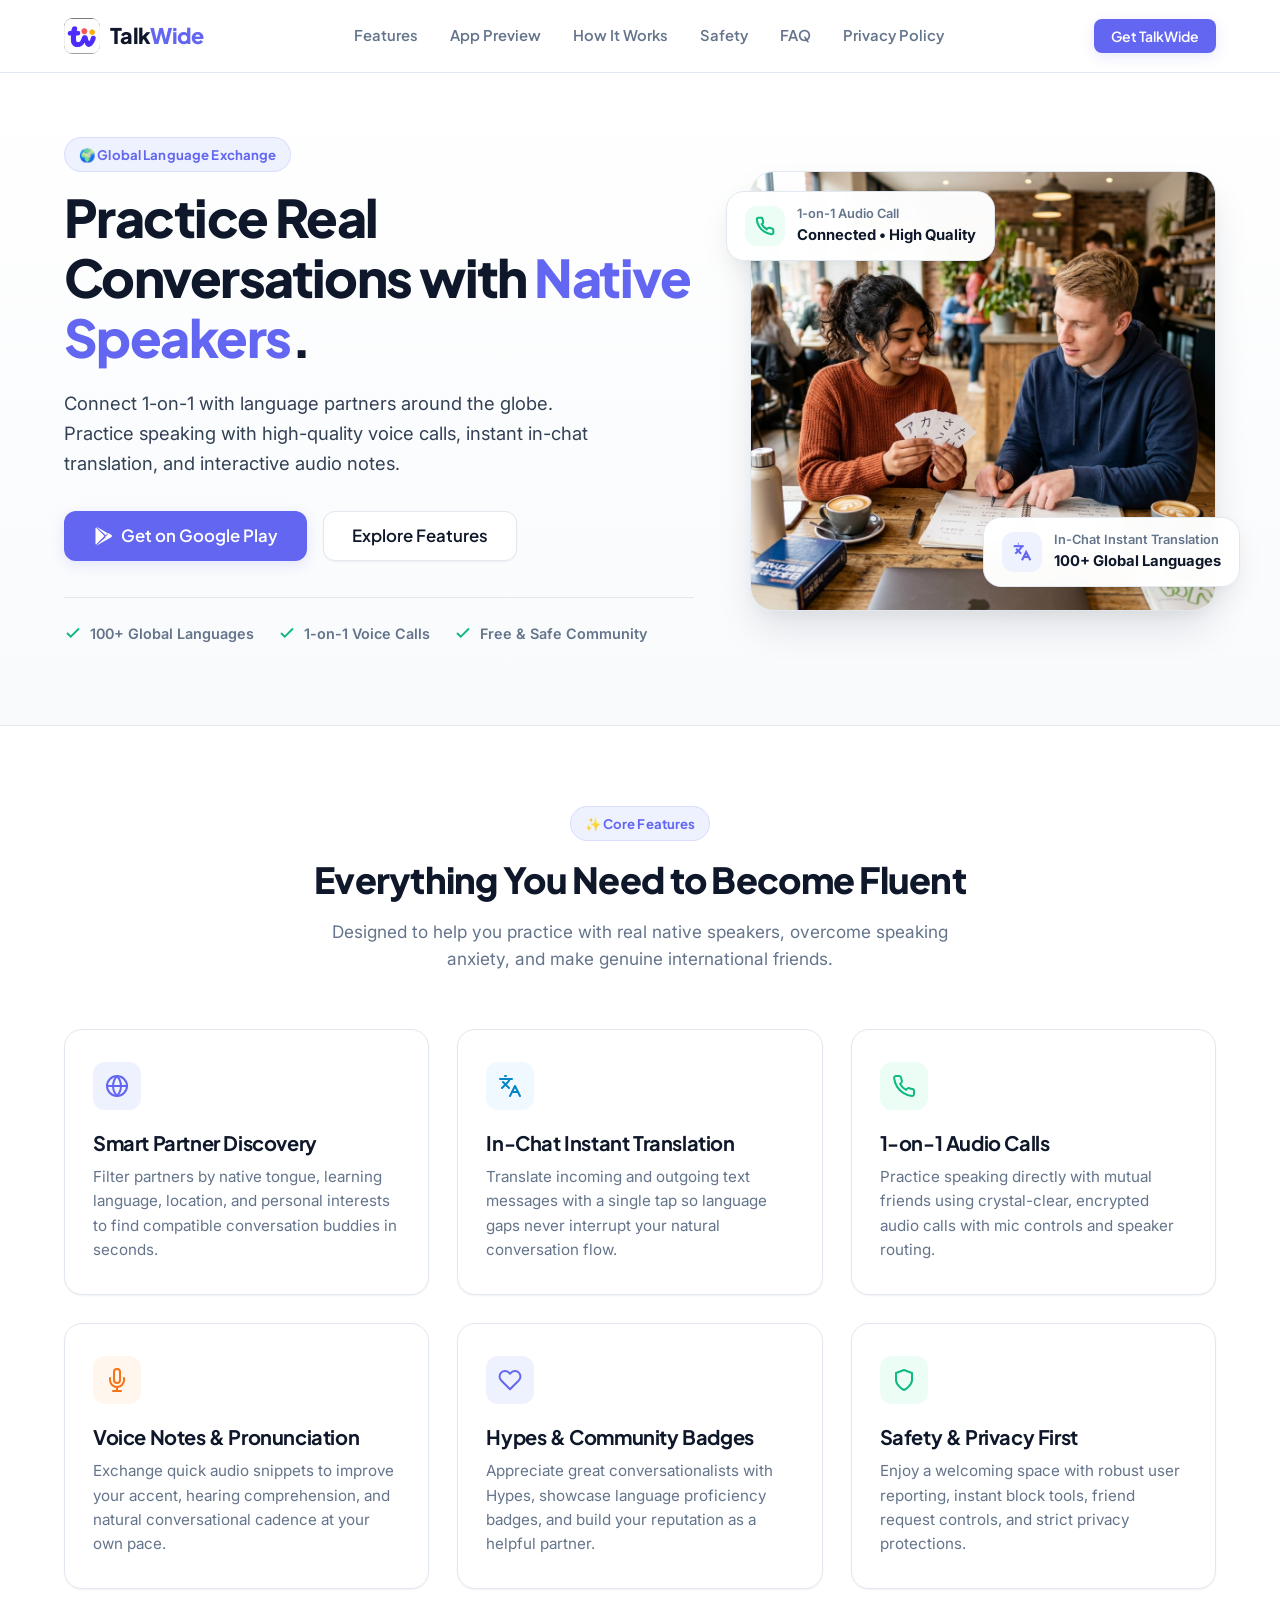
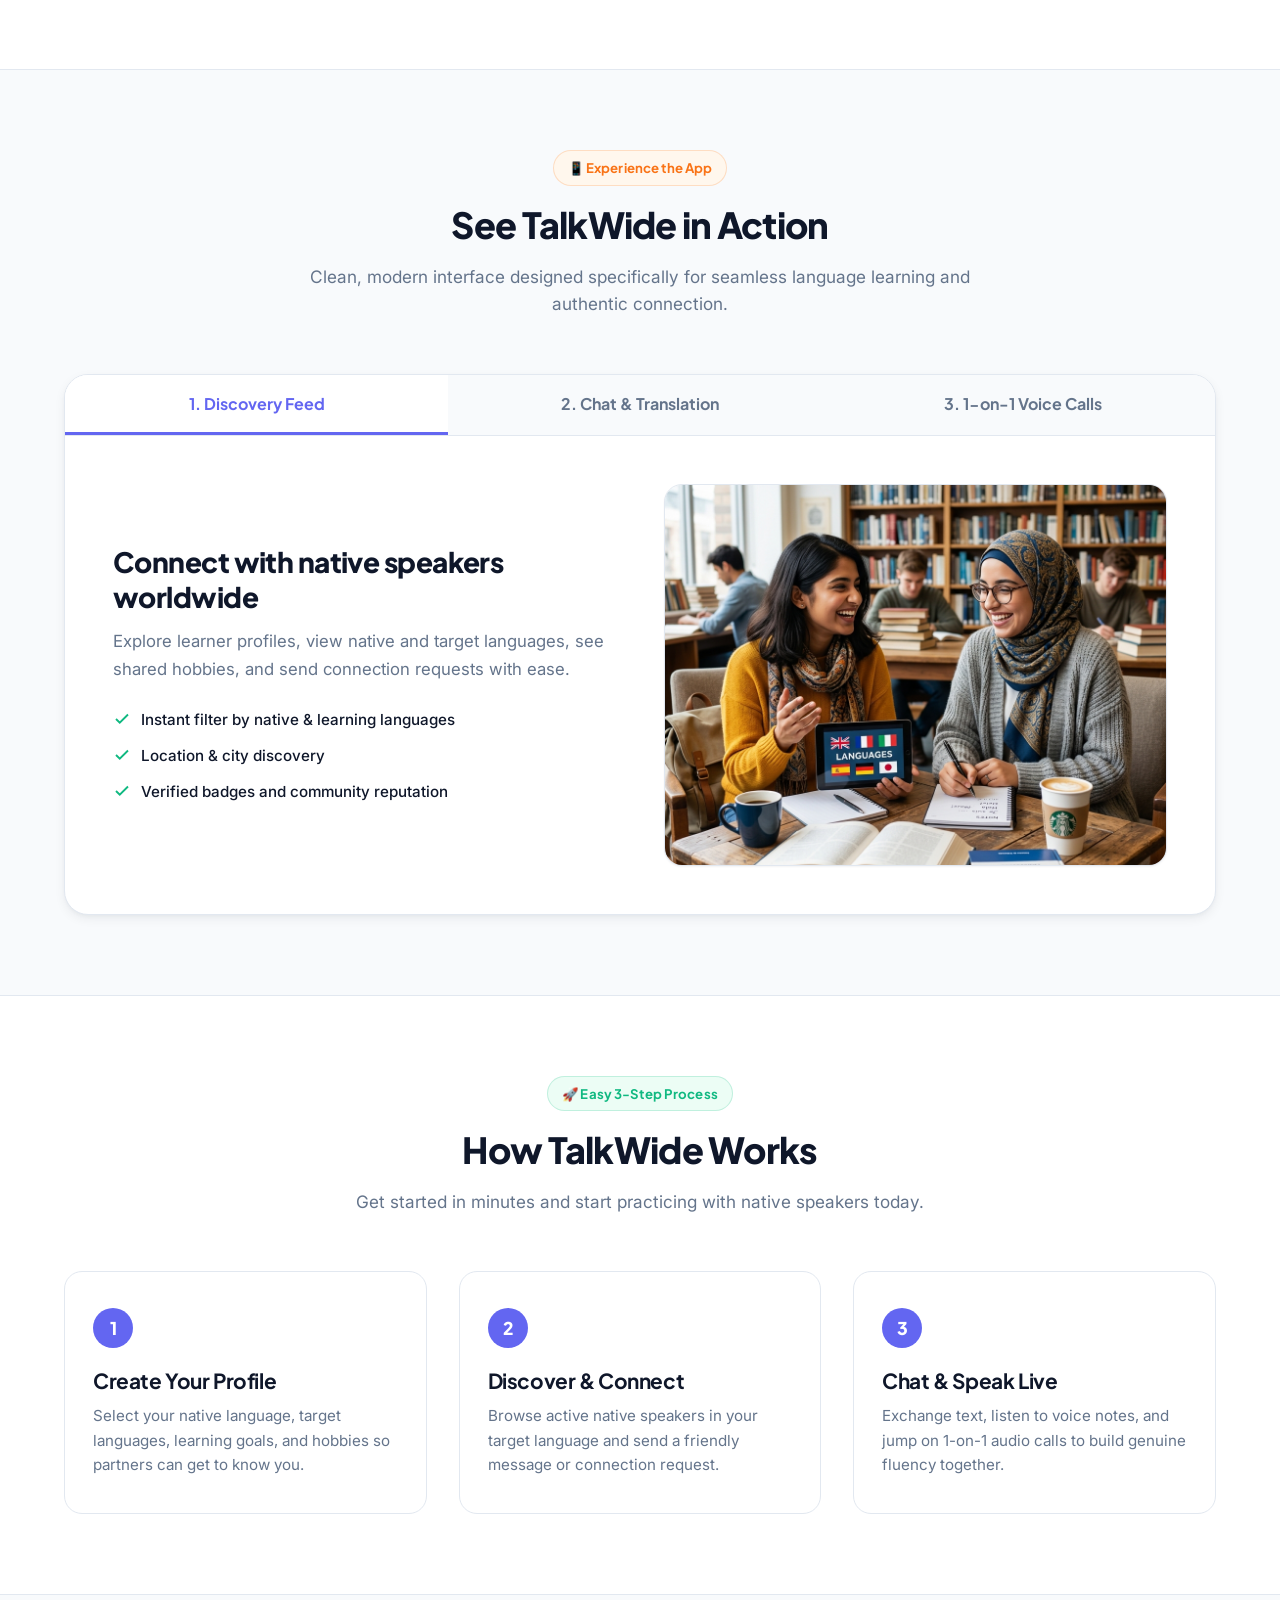
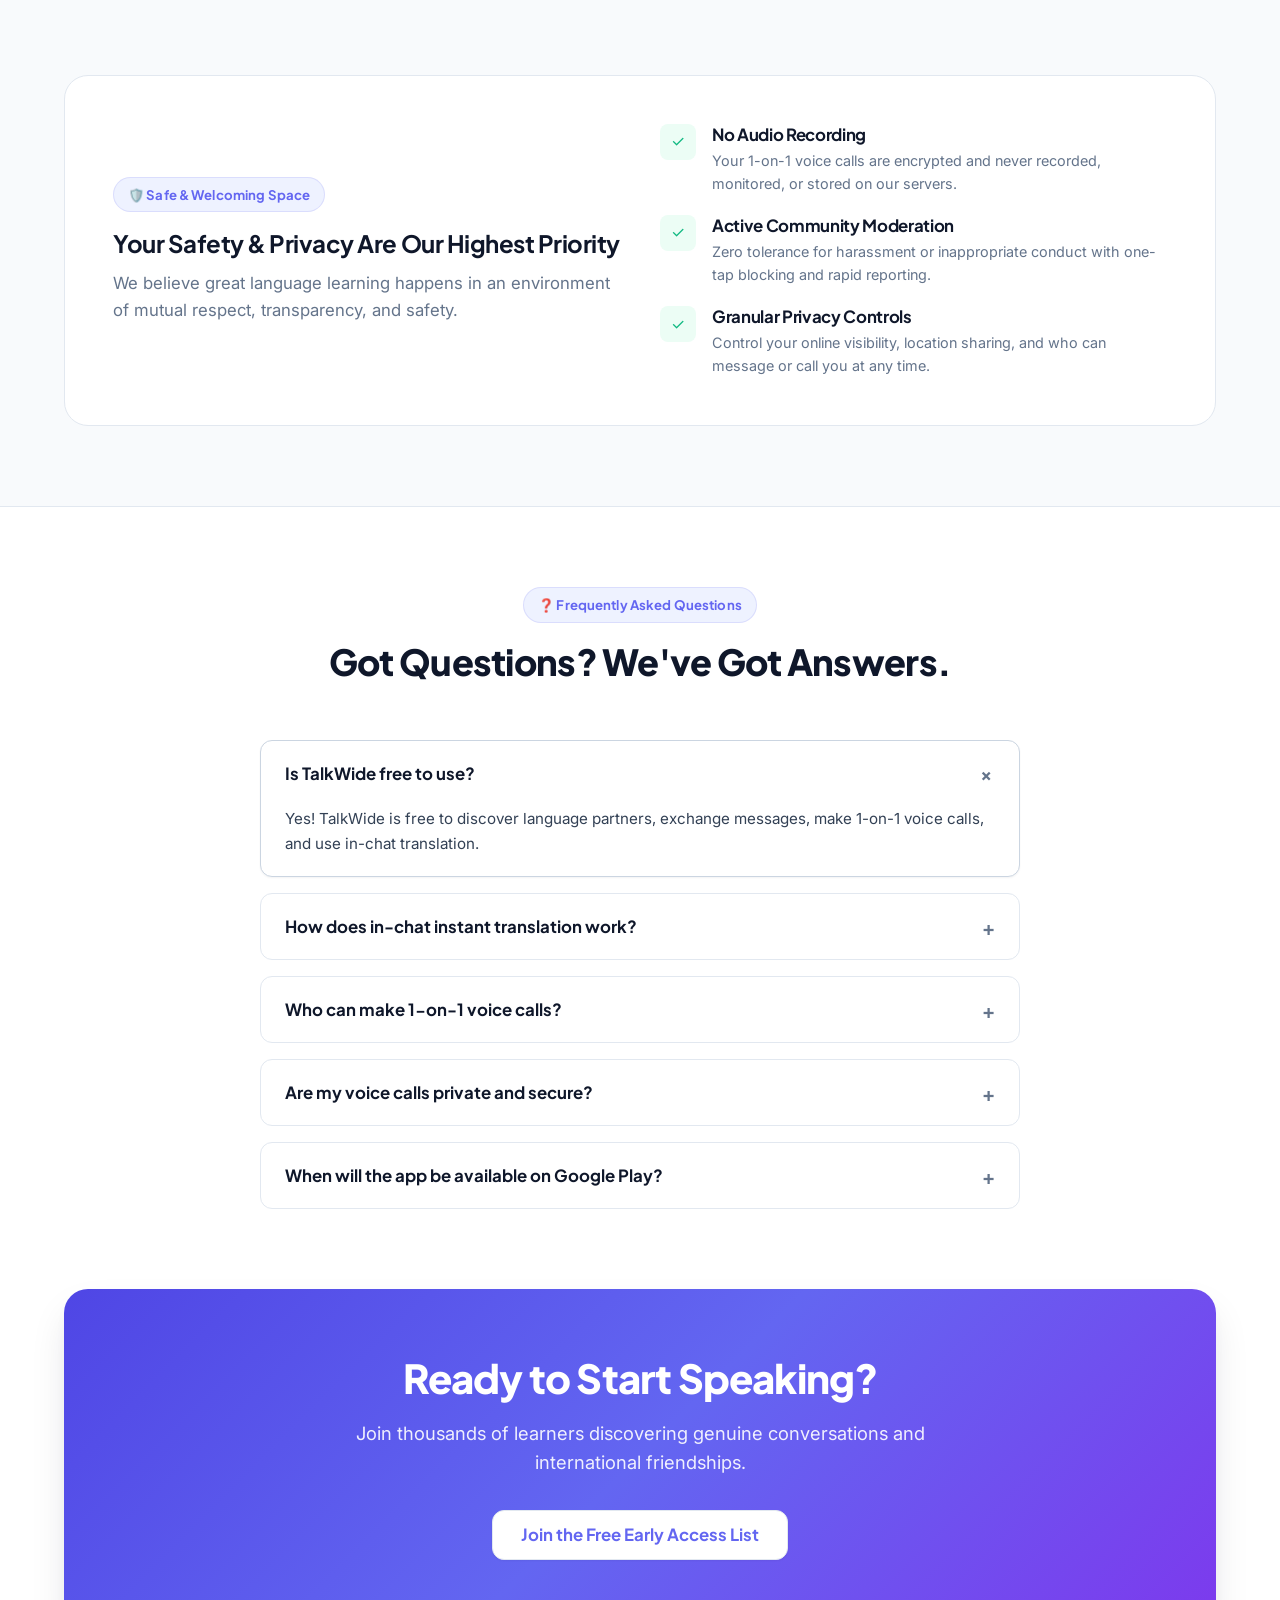
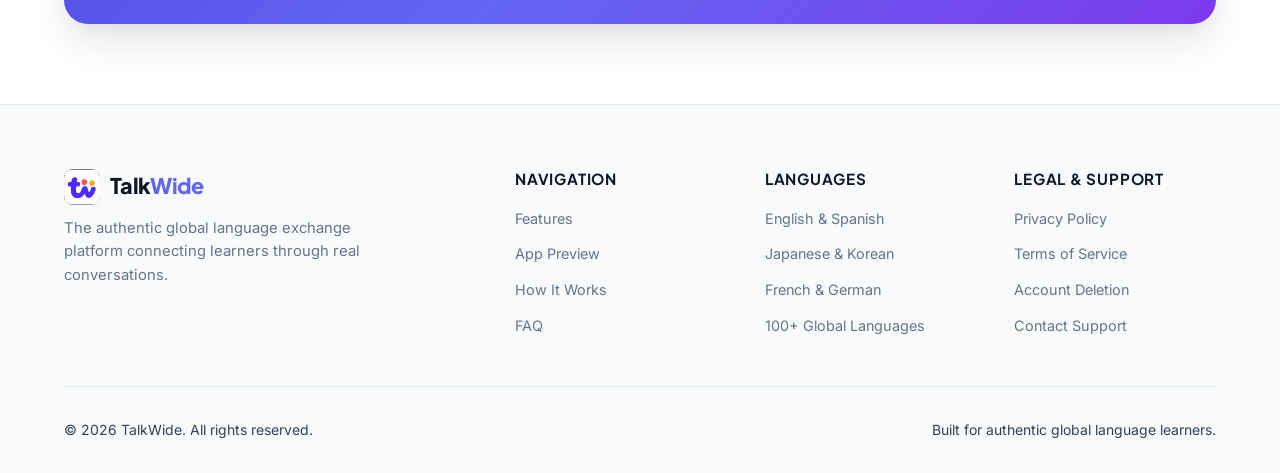
==== commit 990b2a98: "Fix design" ====
--- a/index.html
+++ b/index.html
@@ -1,14 +1,14 @@
 <!DOCTYPE html>
-<html lang="en" data-theme="dark">
+<html lang="en">
 <head>
   <meta charset="UTF-8">
   <meta name="viewport" content="width=device-width, initial-scale=1.0">
   
   <!-- Primary SEO Meta Tags -->
-  <title>TalkWide — Global Language Exchange & Audio Calling App</title>
-  <meta name="title" content="TalkWide — Global Language Exchange & Audio Calling App">
-  <meta name="description" content="Master 100+ languages with native speakers worldwide. Practice with 1-on-1 crystal WebRTC audio calls, real-time in-chat AI translation, voice notes, and smart language partner discovery.">
-  <meta name="keywords" content="language exchange, learn spanish, learn japanese, learn english, language partner, language learning app, audio calling, webrtc voice chat, instant translation, talkwide">
+  <title>TalkWide — Global Language Exchange & Voice Practice App</title>
+  <meta name="title" content="TalkWide — Global Language Exchange & Voice Practice App">
+  <meta name="description" content="Connect with native speakers worldwide. Practice real conversations with 1-on-1 voice calls, instant in-chat translation, voice notes, and smart partner discovery.">
+  <meta name="keywords" content="language exchange, learn spanish, learn japanese, learn english, language partner, language learning app, voice calls, audio chat, instant translation, talkwide">
   <meta name="author" content="TalkWide Team">
   <meta name="robots" content="index, follow">
   <link rel="canonical" href="https://talkwide.com/">
@@ -16,15 +16,15 @@
   <!-- Open Graph / Facebook -->
   <meta property="og:type" content="website">
   <meta property="og:url" content="https://talkwide.com/">
-  <meta property="og:title" content="TalkWide — Global Language Exchange & Audio Calling App">
-  <meta property="og:description" content="Connect with native speakers, practice real conversations with crystal-clear WebRTC audio calls, and break language barriers with real-time AI translation.">
+  <meta property="og:title" content="TalkWide — Global Language Exchange & Voice Practice App">
+  <meta property="og:description" content="Connect with native speakers worldwide. Practice real conversations with 1-on-1 voice calls, instant in-chat translation, and smart discovery.">
   <meta property="og:image" content="https://talkwide.com/assets/images/talkwide_playstore_512.png">
 
   <!-- Twitter Card -->
   <meta property="twitter:card" content="summary_large_image">
   <meta property="twitter:url" content="https://talkwide.com/">
-  <meta property="twitter:title" content="TalkWide — Global Language Exchange & Audio Calling App">
-  <meta property="twitter:description" content="Connect with native speakers, practice real conversations with crystal-clear WebRTC audio calls, and break language barriers with real-time AI translation.">
+  <meta property="twitter:title" content="TalkWide — Global Language Exchange & Voice Practice App">
+  <meta property="twitter:description" content="Connect with native speakers worldwide. Practice real conversations with 1-on-1 voice calls, instant in-chat translation, and smart discovery.">
   <meta property="twitter:image" content="https://talkwide.com/assets/images/talkwide_playstore_512.png">
 
   <!-- Favicons -->
@@ -34,7 +34,7 @@
   <!-- Google Fonts: Plus Jakarta Sans & Inter -->
   <link rel="preconnect" href="https://fonts.googleapis.com">
   <link rel="preconnect" href="https://fonts.gstatic.com" crossorigin>
-  <link href="https://fonts.googleapis.com/css2?family=Plus+Jakarta+Sans:wght@400;500;600;700;800;900&family=Inter:wght@400;500;600;700&display=swap" rel="stylesheet">
+  <link href="https://fonts.googleapis.com/css2?family=Plus+Jakarta+Sans:wght@500;600;700;800;900&family=Inter:wght@400;500;600;700&display=swap" rel="stylesheet">
 
   <!-- Stylesheet -->
   <link rel="stylesheet" href="css/styles.css">
@@ -54,51 +54,13 @@
           "price": "0",
           "priceCurrency": "USD"
         },
-        "aggregateRating": {
-          "@type": "AggregateRating",
-          "ratingValue": "4.9",
-          "ratingCount": "1280"
-        },
-        "description": "TalkWide is a global language exchange platform connecting learners with native speakers through 1-on-1 audio calls, in-chat instant AI translation, and discovery feeds."
+        "description": "TalkWide is a global language exchange platform connecting learners with native speakers through 1-on-1 voice calls, in-chat instant translation, and discovery feeds."
       },
       {
         "@type": "Organization",
         "name": "TalkWide",
         "url": "https://talkwide.com/",
-        "logo": "https://talkwide.com/assets/images/talkwide_playstore_512.png",
-        "sameAs": [
-          "https://twitter.com/talkwide",
-          "https://instagram.com/talkwide"
-        ]
-      },
-      {
-        "@type": "FAQPage",
-        "mainEntity": [
-          {
-            "@type": "Question",
-            "name": "Is TalkWide free to use?",
-            "acceptedAnswer": {
-              "@type": "Answer",
-              "text": "Yes! TalkWide is 100% free to connect with native speakers, make WebRTC audio calls, and translate messages with instant AI."
-            }
-          },
-          {
-            "@type": "Question",
-            "name": "How does in-chat AI translation work?",
-            "acceptedAnswer": {
-              "@type": "Answer",
-              "text": "TalkWide integrates Google ML Kit translation so you can tap any foreign message to view instantaneous high-accuracy translation in your native language."
-            }
-          },
-          {
-            "@type": "Question",
-            "name": "Are WebRTC audio calls secure?",
-            "acceptedAnswer": {
-              "@type": "Answer",
-              "text": "Yes, calls use DTLS/SRTP encryption directly between peers. No audio calls are recorded or stored on our servers."
-            }
-          }
-        ]
+        "logo": "https://talkwide.com/assets/images/talkwide_playstore_512.png"
       }
     ]
   }
@@ -106,19 +68,12 @@
 </head>
 <body>
 
-  <!-- Ambient Atmospheric Background -->
-  <div class="ambient-background" aria-hidden="true">
-    <div class="orb orb-1"></div>
-    <div class="orb orb-2"></div>
-    <div class="orb orb-3"></div>
-  </div>
-
-  <!-- Sticky Glassmorphic Navbar -->
+  <!-- Sticky Navbar -->
   <header class="navbar">
     <div class="container nav-container">
       <a href="index.html" class="brand-logo" aria-label="TalkWide Home">
         <img src="assets/images/app_logo.png" alt="TalkWide Logo" width="36" height="36">
-        <span>Talk<span class="gradient-text">Wide</span></span>
+        <span>Talk<span class="brand-highlight">Wide</span></span>
       </a>
 
       <nav>
@@ -126,40 +81,21 @@
           <li><a href="#features">Features</a></li>
           <li><a href="#demo">App Preview</a></li>
           <li><a href="#how-it-works">How It Works</a></li>
-          <li><a href="#testimonials">Community</a></li>
+          <li><a href="#safety">Safety</a></li>
           <li><a href="#faq">FAQ</a></li>
           <li><a href="privacy.html">Privacy Policy</a></li>
         </ul>
       </nav>
 
       <div class="nav-actions">
-        <button id="theme-toggle-btn" class="theme-toggle-btn" aria-label="Toggle Dark/Light Theme">
-          <svg width="20" height="20" viewBox="0 0 24 24" fill="none" stroke="currentColor" stroke-width="2" stroke-linecap="round" stroke-linejoin="round">
-            <circle cx="12" cy="12" r="5"></circle>
-            <line x1="12" y1="1" x2="12" y2="3"></line>
-            <line x1="12" y1="21" x2="12" y2="23"></line>
-            <line x1="4.22" y1="4.22" x2="5.64" y2="5.64"></line>
-            <line x1="18.36" y1="18.36" x2="19.78" y2="19.78"></line>
-            <line x1="1" y1="12" x2="3" y2="12"></line>
-            <line x1="21" y1="12" x2="23" y2="12"></line>
-            <line x1="4.22" y1="19.78" x2="5.64" y2="18.36"></line>
-            <line x1="18.36" y1="5.64" x2="19.78" y2="4.22"></line>
-          </svg>
-        </button>
-
         <button class="btn btn-primary btn-sm open-early-access-modal">
           <span>Get TalkWide</span>
-          <svg width="16" height="16" viewBox="0 0 24 24" fill="none" stroke="currentColor" stroke-width="2" stroke-linecap="round" stroke-linejoin="round">
-            <path d="M5 12h14M12 5l7 7-7 7"/>
-          </svg>
         </button>
 
         <button id="mobile-menu-btn" class="mobile-menu-btn" aria-label="Open Mobile Menu" aria-expanded="false">
-          <svg width="24" height="24" viewBox="0 0 24 24" fill="none" stroke="currentColor" stroke-width="2" stroke-linecap="round" stroke-linejoin="round">
-            <line x1="3" y1="12" x2="21" y2="12"></line>
-            <line x1="3" y1="6" x2="21" y2="6"></line>
-            <line x1="3" y1="18" x2="21" y2="18"></line>
-          </svg>
+          <span></span>
+          <span></span>
+          <span></span>
         </button>
       </div>
     </div>
@@ -170,13 +106,13 @@
         <li><a href="#features">Features</a></li>
         <li><a href="#demo">App Preview</a></li>
         <li><a href="#how-it-works">How It Works</a></li>
-        <li><a href="#testimonials">Community</a></li>
+        <li><a href="#safety">Safety</a></li>
         <li><a href="#faq">FAQ</a></li>
         <li><a href="privacy.html">Privacy Policy</a></li>
         <li><a href="terms.html">Terms of Service</a></li>
       </ul>
-      <button class="btn btn-primary btn-lg open-early-access-modal" style="width:100%;">
-        <span>Get TalkWide VIP Access</span>
+      <button class="btn btn-primary btn-lg open-early-access-modal" style="width:100%; margin-top:8px;">
+        <span>Get Early Access</span>
       </button>
     </div>
   </header>
@@ -189,12 +125,13 @@
       <div class="container hero-grid">
         <div class="hero-content">
           <div class="badge-pill">
-            <span>✨ The Next-Gen Language Exchange</span>
-          </div>
-          <h1>Speak Confidently with <span class="gradient-text">Native Speakers</span> Worldwide.</h1>
-          <p>
-            Break conversational barriers and master 100+ languages. Connect 1-on-1 with crystal-clear WebRTC audio calls, real-time in-chat AI translation, interactive audio players, and a trusted global community.
+            <span>🌍 Global Language Exchange</span>
+          </div>
+          <h1 class="hero-title">Practice Real Conversations with <span>Native Speakers</span>.</h1>
+          <p class="hero-subtitle">
+            Connect 1-on-1 with language partners around the globe. Practice speaking with high-quality voice calls, instant in-chat translation, and interactive audio notes.
           </p>
+
           <div class="hero-ctas">
             <button class="btn btn-primary btn-lg open-early-access-modal">
               <svg width="20" height="20" viewBox="0 0 24 24" fill="currentColor">
@@ -202,105 +139,49 @@
               </svg>
               <span>Get on Google Play</span>
             </button>
-            <a href="#demo" class="btn btn-secondary btn-lg">
-              <span>See Live Preview</span>
-              <svg width="18" height="18" viewBox="0 0 24 24" fill="none" stroke="currentColor" stroke-width="2" stroke-linecap="round" stroke-linejoin="round">
-                <circle cx="12" cy="12" r="10"></circle>
-                <polygon points="10 8 16 12 10 16 10 8"></polygon>
-              </svg>
+            <a href="#features" class="btn btn-secondary btn-lg">
+              <span>Explore Features</span>
             </a>
           </div>
 
-          <div class="hero-badges">
-            <div class="hero-badge-item">
+          <div class="hero-trust-row">
+            <div class="trust-item">
               <svg width="18" height="18" viewBox="0 0 24 24" fill="none" stroke="currentColor" stroke-width="2.5"><polyline points="20 6 9 17 4 12"></polyline></svg>
               <span>100+ Global Languages</span>
             </div>
-            <div class="hero-badge-item">
+            <div class="trust-item">
               <svg width="18" height="18" viewBox="0 0 24 24" fill="none" stroke="currentColor" stroke-width="2.5"><polyline points="20 6 9 17 4 12"></polyline></svg>
-              <span>Crystal WebRTC Audio</span>
-            </div>
-            <div class="hero-badge-item">
+              <span>1-on-1 Voice Calls</span>
+            </div>
+            <div class="trust-item">
               <svg width="18" height="18" viewBox="0 0 24 24" fill="none" stroke="currentColor" stroke-width="2.5"><polyline points="20 6 9 17 4 12"></polyline></svg>
-              <span>100% Free & Safe</span>
-            </div>
-          </div>
-        </div>
-
-        <!-- Phone Mockup Simulation -->
-        <div class="hero-visual">
-          <div class="floating-badge floating-badge-1">
-            <div class="floating-badge-icon blue">
-              <svg width="18" height="18" viewBox="0 0 24 24" fill="none" stroke="currentColor" stroke-width="2"><path d="M21 15a2 2 0 0 1-2 2H7l-4 4V5a2 2 0 0 1 2-2h14a2 2 0 0 1 2 2z"></path></svg>
-            </div>
-            <div>
-              <p style="font-size: 0.75rem; color: var(--text-muted);">AI Instant Translation</p>
-              <p style="font-size: 0.85rem; font-weight: 700;">"¡Hola! ¿Cómo estás?" ➔ "Hello!"</p>
-            </div>
-          </div>
-
-          <div class="phone-mockup-wrapper">
-            <div class="phone-notch"></div>
-            <div class="phone-screen">
-              <div class="phone-status-bar">
-                <span>9:41</span>
-                <span>5G 📶 100%</span>
-              </div>
-              <div class="phone-app-header">
-                <div class="logo-group">
-                  <img src="assets/images/app_logo.png" alt="Logo" width="20" height="20">
-                  <span>Talk<span style="color:#A78BFA">Wide</span></span>
-                </div>
-                <div style="display:flex; gap: 8px;">
-                  <span style="background: rgba(16,185,129,0.2); color:#10B981; padding:2px 8px; border-radius:10px; font-size:0.65rem; font-weight:700;">ONLINE</span>
-                </div>
-              </div>
-
-              <div class="phone-screen-content">
-                <!-- User Partner Card -->
-                <div class="mockup-user-card">
-                  <div class="mockup-avatar">
-                    <span>E</span>
-                    <div class="online-dot"></div>
-                  </div>
-                  <div class="mockup-user-info">
-                    <h4>Elena Rostova <span>🇷🇺</span></h4>
-                    <p>Native: Russian • Learning: English</p>
-                  </div>
-                  <span style="color: #F87171; font-size: 0.75rem; font-weight:700;">❤️ 142</span>
-                </div>
-
-                <!-- Chat conversation -->
-                <div class="mockup-chat-bubble">
-                  Привет! Хочешь попрактиковаться в разговорном английском?
-                  <div class="mockup-translation-box">
-                    <span>⚡ Translated:</span> "Hi! Would you like to practice spoken English?"
-                  </div>
-                </div>
-
-                <div class="mockup-chat-bubble me">
-                  Yes, absolutely! Let's start an audio call now 🎙️
-                </div>
-
-                <!-- Live Audio Call Card -->
-                <div class="mockup-call-bar">
-                  <div style="display:flex; align-items:center; gap:6px;">
-                    <div style="width:8px; height:8px; background:#FFFFFF; border-radius:50%; animation: pulse 1s infinite;"></div>
-                    <span>WebRTC Audio: 04:12</span>
-                  </div>
-                  <span style="background:rgba(255,255,255,0.2); padding:2px 6px; border-radius:6px; font-size:0.68rem;">HD Audio</span>
-                </div>
-              </div>
-            </div>
-          </div>
-
-          <div class="floating-badge floating-badge-2">
-            <div class="floating-badge-icon green">
-              <svg width="18" height="18" viewBox="0 0 24 24" fill="none" stroke="currentColor" stroke-width="2"><path d="M22 16.92v3a2 2 0 0 1-2.18 2 19.79 19.79 0 0 1-8.63-3.07 19.5 19.5 0 0 1-6-6 19.79 19.79 0 0 1-3.07-8.67A2 2 0 0 1 4.11 2h3a2 2 0 0 1 2 1.72 12.84 12.84 0 0 0 .7 2.81 2 2 0 0 1-.45 2.11L8.09 9.91a16 16 0 0 0 6 6l1.27-1.27a2 2 0 0 1 2.11-.45 12.84 12.84 0 0 0 2.81.7A2 2 0 0 1 22 16.92z"></path></svg>
-            </div>
-            <div>
-              <p style="font-size: 0.75rem; color: var(--text-muted);">Encrypted Audio Call</p>
-              <p style="font-size: 0.85rem; font-weight: 700;">Crystal 1-on-1 Voice Practice</p>
+              <span>Free & Safe Community</span>
+            </div>
+          </div>
+        </div>
+
+        <!-- Authentic Hero Image Showcase -->
+        <div class="hero-image-wrapper">
+          <img src="assets/images/language_exchange_hero.png" alt="TalkWide Language Exchange Community" class="hero-main-img">
+          
+          <!-- Floating Feature Badges -->
+          <div class="hero-floating-card card-top">
+            <div class="floating-icon green">
+              <svg width="20" height="20" viewBox="0 0 24 24" fill="none" stroke="currentColor" stroke-width="2.5"><path d="M22 16.92v3a2 2 0 0 1-2.18 2 19.79 19.79 0 0 1-8.63-3.07 19.5 19.5 0 0 1-6-6 19.79 19.79 0 0 1-3.07-8.67A2 2 0 0 1 4.11 2h3a2 2 0 0 1 2 1.72 12.84 12.84 0 0 0 .7 2.81 2 2 0 0 1-.45 2.11L8.09 9.91a16 16 0 0 0 6 6l1.27-1.27a2 2 0 0 1 2.11-.45 12.84 12.84 0 0 0 2.81.7A2 2 0 0 1 22 16.92z"></path></svg>
+            </div>
+            <div class="floating-text">
+              <span class="floating-label">1-on-1 Audio Call</span>
+              <span class="floating-value">Connected • High Quality</span>
+            </div>
+          </div>
+
+          <div class="hero-floating-card card-bottom">
+            <div class="floating-icon purple">
+              <svg width="20" height="20" viewBox="0 0 24 24" fill="none" stroke="currentColor" stroke-width="2.5"><path d="M5 8l6 6"></path><path d="M4 14l6-6 2-3"></path><path d="M2 5h12"></path><path d="M7 2h1"></path><path d="M22 22l-5-10-5 10"></path><path d="M14 18h6"></path></svg>
+            </div>
+            <div class="floating-text">
+              <span class="floating-label">In-Chat Instant Translation</span>
+              <span class="floating-value">100+ Global Languages</span>
             </div>
           </div>
         </div>
@@ -308,94 +189,72 @@
     </section>
 
     <!-- ==========================================================================
-         Core Pillars & Features Section
+         Features Section
          ========================================================================== -->
     <section id="features" class="section">
       <div class="container">
         <div class="section-header">
           <div class="badge-pill">
-            <span>⚡ Powerful Capabilities</span>
-          </div>
-          <h2 class="section-title">Engineered for Rapid <span class="gradient-text">Fluency</span></h2>
-          <p class="section-desc">Everything you need to find ideal conversation partners, practice real-life speaking, and learn without language anxiety.</p>
+            <span>✨ Core Features</span>
+          </div>
+          <h2 class="section-title">Everything You Need to Become Fluent</h2>
+          <p class="section-desc">Designed to help you practice with real native speakers, overcome speaking anxiety, and make genuine international friends.</p>
         </div>
 
         <div class="features-grid">
-          <!-- 1. Global Discovery Feed -->
-          <article class="feature-card">
-            <div class="feature-icon-wrapper icon-purple">
-              <svg width="28" height="28" viewBox="0 0 24 24" fill="none" stroke="currentColor" stroke-width="2" stroke-linecap="round" stroke-linejoin="round">
-                <circle cx="12" cy="12" r="10"></circle>
-                <line x1="2" y1="12" x2="22" y2="12"></line>
-                <path d="M12 2a15.3 15.3 0 0 1 4 10 15.3 15.3 0 0 1-4 10 15.3 15.3 0 0 1-4-10 15.3 15.3 0 0 1 4-10z"></path>
-              </svg>
+          <!-- 1. Partner Discovery -->
+          <div class="feature-card">
+            <div class="feature-icon purple">
+              <svg width="24" height="24" viewBox="0 0 24 24" fill="none" stroke="currentColor" stroke-width="2" stroke-linecap="round" stroke-linejoin="round"><circle cx="12" cy="12" r="10"></circle><line x1="2" y1="12" x2="22" y2="12"></line><path d="M12 2a15.3 15.3 0 0 1 4 10 15.3 15.3 0 0 1-4 10 15.3 15.3 0 0 1-4-10 15.3 15.3 0 0 1 4-10z"></path></svg>
             </div>
             <h3>Smart Partner Discovery</h3>
-            <p>Filter by native tongue, learning language, country, GPS distance, and lifestyle interests to find your perfect conversational match in seconds.</p>
-          </article>
-
-          <!-- 2. AI Translation -->
-          <article class="feature-card">
-            <div class="feature-icon-wrapper icon-blue">
-              <svg width="28" height="28" viewBox="0 0 24 24" fill="none" stroke="currentColor" stroke-width="2" stroke-linecap="round" stroke-linejoin="round">
-                <path d="M5 8l6 6"></path>
-                <path d="M4 14l6-6 2-3"></path>
-                <path d="M2 5h12"></path>
-                <path d="M7 2h1"></path>
-                <path d="M22 22l-5-10-5 10"></path>
-                <path d="M14 18h6"></path>
-              </svg>
-            </div>
-            <h3>In-Chat AI Translation</h3>
-            <p>Powered by Google ML Kit. Translate incoming and outgoing messages instantly with one tap so you never get stuck searching for vocabulary.</p>
-          </article>
-
-          <!-- 3. WebRTC Audio Calls -->
-          <article class="feature-card">
-            <div class="feature-icon-wrapper icon-green">
-              <svg width="28" height="28" viewBox="0 0 24 24" fill="none" stroke="currentColor" stroke-width="2" stroke-linecap="round" stroke-linejoin="round">
-                <path d="M22 16.92v3a2 2 0 0 1-2.18 2 19.79 19.79 0 0 1-8.63-3.07 19.5 19.5 0 0 1-6-6 19.79 19.79 0 0 1-3.07-8.67A2 2 0 0 1 4.11 2h3a2 2 0 0 1 2 1.72 12.84 12.84 0 0 0 .7 2.81 2 2 0 0 1-.45 2.11L8.09 9.91a16 16 0 0 0 6 6l1.27-1.27a2 2 0 0 1 2.11-.45 12.84 12.84 0 0 0 2.81.7A2 2 0 0 1 22 16.92z"></path>
-              </svg>
-            </div>
-            <h3>1-on-1 WebRTC Voice Calls</h3>
-            <p>Peer-to-peer, encrypted, low-latency audio calls with built-in mic controls, speaker routing, real-time duration counters, and call history.</p>
-          </article>
-
-          <!-- 4. Voice Notes & Pronunciation -->
-          <article class="feature-card">
-            <div class="feature-icon-wrapper icon-pink">
-              <svg width="28" height="28" viewBox="0 0 24 24" fill="none" stroke="currentColor" stroke-width="2" stroke-linecap="round" stroke-linejoin="round">
-                <path d="M12 1a3 3 0 0 0-3 3v8a3 3 0 0 0 6 0V4a3 3 0 0 0-3-3z"></path>
-                <path d="M19 10v2a7 7 0 0 1-14 0v-2"></path>
-                <line x1="12" y1="19" x2="12" y2="23"></line>
-                <line x1="8" y1="23" x2="16" y2="23"></line>
-              </svg>
-            </div>
-            <h3>Audio Waveform Notes</h3>
-            <p>Record voice snippets and listen to native accents at your own pace with interactive audio controls and instant playback.</p>
-          </article>
-
-          <!-- 5. Hypes & Streaks -->
-          <article class="feature-card">
-            <div class="feature-icon-wrapper icon-amber">
-              <svg width="28" height="28" viewBox="0 0 24 24" fill="none" stroke="currentColor" stroke-width="2" stroke-linecap="round" stroke-linejoin="round">
-                <path d="M20.84 4.61a5.5 5.5 0 0 0-7.78 0L12 5.67l-1.06-1.06a5.5 5.5 0 0 0-7.78 7.78l1.06 1.06L12 21.23l7.78-7.78 1.06-1.06a5.5 5.5 0 0 0 0-7.78z"></path>
-              </svg>
-            </div>
-            <h3>Hypes & Fluency Badges</h3>
-            <p>Send and receive Hypes for helpful conversations, showcase verified fluency levels, and share photos to build genuine international friendships.</p>
-          </article>
-
-          <!-- 6. Safe & Moderated Community -->
-          <article class="feature-card">
-            <div class="feature-icon-wrapper icon-indigo">
-              <svg width="28" height="28" viewBox="0 0 24 24" fill="none" stroke="currentColor" stroke-width="2" stroke-linecap="round" stroke-linejoin="round">
-                <path d="M12 22s8-4 8-10V5l-8-3-8 3v7c0 6 8 10 8 10z"></path>
-              </svg>
-            </div>
-            <h3>Safe & Respectful Space</h3>
-            <p>Zero tolerance for harassment. Instant block & report workflows, friend request limits, and granular location privacy controls keep you safe.</p>
-          </article>
+            <p>Filter partners by native tongue, learning language, location, and personal interests to find compatible conversation buddies in seconds.</p>
+          </div>
+
+          <!-- 2. Instant Translation -->
+          <div class="feature-card">
+            <div class="feature-icon blue">
+              <svg width="24" height="24" viewBox="0 0 24 24" fill="none" stroke="currentColor" stroke-width="2" stroke-linecap="round" stroke-linejoin="round"><path d="M5 8l6 6"></path><path d="M4 14l6-6 2-3"></path><path d="M2 5h12"></path><path d="M7 2h1"></path><path d="M22 22l-5-10-5 10"></path><path d="M14 18h6"></path></svg>
+            </div>
+            <h3>In-Chat Instant Translation</h3>
+            <p>Translate incoming and outgoing text messages with a single tap so language gaps never interrupt your natural conversation flow.</p>
+          </div>
+
+          <!-- 3. Voice Calls -->
+          <div class="feature-card">
+            <div class="feature-icon green">
+              <svg width="24" height="24" viewBox="0 0 24 24" fill="none" stroke="currentColor" stroke-width="2" stroke-linecap="round" stroke-linejoin="round"><path d="M22 16.92v3a2 2 0 0 1-2.18 2 19.79 19.79 0 0 1-8.63-3.07 19.5 19.5 0 0 1-6-6 19.79 19.79 0 0 1-3.07-8.67A2 2 0 0 1 4.11 2h3a2 2 0 0 1 2 1.72 12.84 12.84 0 0 0 .7 2.81 2 2 0 0 1-.45 2.11L8.09 9.91a16 16 0 0 0 6 6l1.27-1.27a2 2 0 0 1 2.11-.45 12.84 12.84 0 0 0 2.81.7A2 2 0 0 1 22 16.92z"></path></svg>
+            </div>
+            <h3>1-on-1 Audio Calls</h3>
+            <p>Practice speaking directly with mutual friends using crystal-clear, encrypted audio calls with mic controls and speaker routing.</p>
+          </div>
+
+          <!-- 4. Voice Notes -->
+          <div class="feature-card">
+            <div class="feature-icon coral">
+              <svg width="24" height="24" viewBox="0 0 24 24" fill="none" stroke="currentColor" stroke-width="2" stroke-linecap="round" stroke-linejoin="round"><path d="M12 1a3 3 0 0 0-3 3v8a3 3 0 0 0 6 0V4a3 3 0 0 0-3-3z"></path><path d="M19 10v2a7 7 0 0 1-14 0v-2"></path><line x1="12" y1="19" x2="12" y2="23"></line><line x1="8" y1="23" x2="16" y2="23"></line></svg>
+            </div>
+            <h3>Voice Notes & Pronunciation</h3>
+            <p>Exchange quick audio snippets to improve your accent, hearing comprehension, and natural conversational cadence at your own pace.</p>
+          </div>
+
+          <!-- 5. Verified Profiles & Hypes -->
+          <div class="feature-card">
+            <div class="feature-icon purple">
+              <svg width="24" height="24" viewBox="0 0 24 24" fill="none" stroke="currentColor" stroke-width="2" stroke-linecap="round" stroke-linejoin="round"><path d="M20.84 4.61a5.5 5.5 0 0 0-7.78 0L12 5.67l-1.06-1.06a5.5 5.5 0 0 0-7.78 7.78l1.06 1.06L12 21.23l7.78-7.78 1.06-1.06a5.5 5.5 0 0 0 0-7.78z"></path></svg>
+            </div>
+            <h3>Hypes & Community Badges</h3>
+            <p>Appreciate great conversationalists with Hypes, showcase language proficiency badges, and build your reputation as a helpful partner.</p>
+          </div>
+
+          <!-- 6. Safety & Privacy -->
+          <div class="feature-card">
+            <div class="feature-icon green">
+              <svg width="24" height="24" viewBox="0 0 24 24" fill="none" stroke="currentColor" stroke-width="2" stroke-linecap="round" stroke-linejoin="round"><path d="M12 22s8-4 8-10V5l-8-3-8 3v7c0 6 8 10 8 10z"></path></svg>
+            </div>
+            <h3>Safety & Privacy First</h3>
+            <p>Enjoy a welcoming space with robust user reporting, instant block tools, friend request controls, and strict privacy protections.</p>
+          </div>
         </div>
       </div>
     </section>
@@ -403,79 +262,68 @@
     <!-- ==========================================================================
          Interactive App Tour / Demo Section
          ========================================================================== -->
-    <section id="demo" class="section">
+    <section id="demo" class="section section-subtle">
       <div class="container">
         <div class="section-header">
-          <div class="badge-pill pink">
+          <div class="badge-pill coral">
             <span>📱 Experience the App</span>
           </div>
-          <h2 class="section-title">See TalkWide in <span class="gradient-text">Action</span></h2>
-          <p class="section-desc">Designed with fluid micro-interactions, dark mode aesthetics, and zero clutter so you can focus on language learning.</p>
-        </div>
-
-        <div class="demo-tabs-container">
-          <div class="tabs-nav" role="tablist">
-            <button class="tab-btn active" data-tab="feed">1. Discovery Feed</button>
-            <button class="tab-btn" data-tab="chat">2. AI Chat & Translation</button>
-            <button class="tab-btn" data-tab="call">3. WebRTC Audio Calls</button>
+          <h2 class="section-title">See TalkWide in Action</h2>
+          <p class="section-desc">Clean, modern interface designed specifically for seamless language learning and authentic connection.</p>
+        </div>
+
+        <div class="tour-container">
+          <div class="tour-tabs-nav" role="tablist">
+            <button class="tour-tab-btn active" data-tab="feed">1. Discovery Feed</button>
+            <button class="tour-tab-btn" data-tab="chat">2. Chat & Translation</button>
+            <button class="tour-tab-btn" data-tab="call">3. 1-on-1 Voice Calls</button>
           </div>
 
           <!-- Tab 1: Discovery Feed -->
-          <div id="tab-feed" class="tab-content active">
-            <div class="tab-info">
-              <h3>Connect with native speakers in 100+ countries</h3>
-              <p>Explore verified profiles, listen to audio intros, view fluency badges, and filter by mutual interests from music to tech.</p>
-              <ul class="feature-bullets">
-                <li><svg width="18" height="18" viewBox="0 0 24 24" fill="none" stroke="currentColor" stroke-width="2.5"><polyline points="20 6 9 17 4 12"></polyline></svg> Instant filter by native & target languages</li>
-                <li><svg width="18" height="18" viewBox="0 0 24 24" fill="none" stroke="currentColor" stroke-width="2.5"><polyline points="20 6 9 17 4 12"></polyline></svg> GPS proximity & city discovery</li>
-                <li><svg width="18" height="18" viewBox="0 0 24 24" fill="none" stroke="currentColor" stroke-width="2.5"><polyline points="20 6 9 17 4 12"></polyline></svg> Community hypes & social proof scores</li>
+          <div id="tab-feed" class="tour-tab-panel active">
+            <div class="tour-info">
+              <h3>Connect with native speakers worldwide</h3>
+              <p>Explore learner profiles, view native and target languages, see shared hobbies, and send connection requests with ease.</p>
+              <ul class="tour-checklist">
+                <li><svg width="18" height="18" viewBox="0 0 24 24" fill="none" stroke="currentColor" stroke-width="2.5"><polyline points="20 6 9 17 4 12"></polyline></svg> Instant filter by native & learning languages</li>
+                <li><svg width="18" height="18" viewBox="0 0 24 24" fill="none" stroke="currentColor" stroke-width="2.5"><polyline points="20 6 9 17 4 12"></polyline></svg> Location & city discovery</li>
+                <li><svg width="18" height="18" viewBox="0 0 24 24" fill="none" stroke="currentColor" stroke-width="2.5"><polyline points="20 6 9 17 4 12"></polyline></svg> Verified badges and community reputation</li>
               </ul>
             </div>
-            <div class="tab-mockup">
-              <img src="assets/images/language_community_hero.png" alt="TalkWide Discovery Feed" style="border-radius:12px; width:100%; object-fit:cover; max-height:360px;">
-            </div>
-          </div>
-
-          <!-- Tab 2: AI Chat & Translation -->
-          <div id="tab-chat" class="tab-content">
-            <div class="tab-info">
-              <h3>Real-Time In-Line AI Translation</h3>
-              <p>Never let vocabulary gaps slow down your conversation. Tap any incoming message to see its translation in your native language instantly.</p>
-              <ul class="feature-bullets">
-                <li><svg width="18" height="18" viewBox="0 0 24 24" fill="none" stroke="currentColor" stroke-width="2.5"><polyline points="20 6 9 17 4 12"></polyline></svg> Powered by Google ML Kit translation models</li>
-                <li><svg width="18" height="18" viewBox="0 0 24 24" fill="none" stroke="currentColor" stroke-width="2.5"><polyline points="20 6 9 17 4 12"></polyline></svg> Voice recording waveforms and playback</li>
-                <li><svg width="18" height="18" viewBox="0 0 24 24" fill="none" stroke="currentColor" stroke-width="2.5"><polyline points="20 6 9 17 4 12"></polyline></svg> Instant photo & gallery sharing</li>
+            <div class="tour-image">
+              <img src="assets/images/language_community_hero.png" alt="TalkWide Discovery Feed">
+            </div>
+          </div>
+
+          <!-- Tab 2: Chat & Translation -->
+          <div id="tab-chat" class="tour-tab-panel">
+            <div class="tour-info">
+              <h3>Instant In-Chat Message Translation</h3>
+              <p>Never worry about unknown words. Tap any foreign message to view its instant translation directly in the chat thread.</p>
+              <ul class="tour-checklist">
+                <li><svg width="18" height="18" viewBox="0 0 24 24" fill="none" stroke="currentColor" stroke-width="2.5"><polyline points="20 6 9 17 4 12"></polyline></svg> Instant one-tap in-line translation</li>
+                <li><svg width="18" height="18" viewBox="0 0 24 24" fill="none" stroke="currentColor" stroke-width="2.5"><polyline points="20 6 9 17 4 12"></polyline></svg> Voice recording waveforms with playback</li>
+                <li><svg width="18" height="18" viewBox="0 0 24 24" fill="none" stroke="currentColor" stroke-width="2.5"><polyline points="20 6 9 17 4 12"></polyline></svg> Real-time typing and read receipts</li>
               </ul>
             </div>
-            <div class="tab-mockup">
-              <img src="assets/images/language_exchange_hero.png" alt="TalkWide AI Chat" style="border-radius:12px; width:100%; object-fit:cover; max-height:360px;">
-            </div>
-          </div>
-
-          <!-- Tab 3: WebRTC Audio Calls -->
-          <div id="tab-call" class="tab-content">
-            <div class="tab-info">
-              <h3>Crystal-Clear 1-on-1 Voice Practice</h3>
-              <p>Practice speaking without video pressure. Enjoy encrypted, studio-quality audio calling with active duration tracking.</p>
-              <ul class="feature-bullets">
-                <li><svg width="18" height="18" viewBox="0 0 24 24" fill="none" stroke="currentColor" stroke-width="2.5"><polyline points="20 6 9 17 4 12"></polyline></svg> Peer-to-peer encrypted WebRTC technology</li>
-                <li><svg width="18" height="18" viewBox="0 0 24 24" fill="none" stroke="currentColor" stroke-width="2.5"><polyline points="20 6 9 17 4 12"></polyline></svg> Call duration timer & auto call log entries</li>
-                <li><svg width="18" height="18" viewBox="0 0 24 24" fill="none" stroke="currentColor" stroke-width="2.5"><polyline points="20 6 9 17 4 12"></polyline></svg> Speakerphone & microphone mute controls</li>
+            <div class="tour-image">
+              <img src="assets/images/language_exchange_hero.png" alt="TalkWide Chat & Translation">
+            </div>
+          </div>
+
+          <!-- Tab 3: 1-on-1 Voice Calls -->
+          <div id="tab-call" class="tour-tab-panel">
+            <div class="tour-info">
+              <h3>Practice Live Speaking Over Audio Calls</h3>
+              <p>Take your conversational fluency to the next level by speaking live with trusted language partners in a safe 1-on-1 environment.</p>
+              <ul class="tour-checklist">
+                <li><svg width="18" height="18" viewBox="0 0 24 24" fill="none" stroke="currentColor" stroke-width="2.5"><polyline points="20 6 9 17 4 12"></polyline></svg> Clear, low-latency audio calls</li>
+                <li><svg width="18" height="18" viewBox="0 0 24 24" fill="none" stroke="currentColor" stroke-width="2.5"><polyline points="20 6 9 17 4 12"></polyline></svg> Dedicated privacy controls (friends-only calling)</li>
+                <li><svg width="18" height="18" viewBox="0 0 24 24" fill="none" stroke="currentColor" stroke-width="2.5"><polyline points="20 6 9 17 4 12"></polyline></svg> In-call mic toggle, speaker output & call history</li>
               </ul>
             </div>
-            <div class="tab-mockup">
-              <div style="background:#0F172A; padding:32px; border-radius:16px; text-align:center; color:#FFFFFF;">
-                <div style="width:80px; height:80px; border-radius:50%; background:linear-gradient(135deg,#6366F1,#EC4899); margin:0 auto 16px auto; display:flex; align-items:center; justify-content:center; font-size:2rem; font-weight:800;">
-                  JP
-                </div>
-                <h4 style="font-size:1.25rem; font-weight:700;">Kenji Takahashi 🇯🇵</h4>
-                <p style="color:#94A3B8; font-size:0.85rem; margin-bottom:20px;">Voice Call Connected • 08:34</p>
-                <div style="display:flex; justify-content:center; gap:16px;">
-                  <span style="background:rgba(255,255,255,0.1); padding:12px; border-radius:50%;">🎙️</span>
-                  <span style="background:rgba(255,255,255,0.1); padding:12px; border-radius:50%;">🔊</span>
-                  <span style="background:#EF4444; padding:12px; border-radius:50%;">📞</span>
-                </div>
-              </div>
+            <div class="tour-image">
+              <img src="assets/images/language_community_hero.png" alt="TalkWide 1-on-1 Audio Calls">
             </div>
           </div>
         </div>
@@ -488,87 +336,73 @@
     <section id="how-it-works" class="section">
       <div class="container">
         <div class="section-header">
-          <div class="badge-pill">
-            <span>🚀 Easy Onboarding</span>
-          </div>
-          <h2 class="section-title">Start Speaking in <span class="gradient-text">3 Simple Steps</span></h2>
-          <p class="section-desc">Join millions of language enthusiasts on TalkWide today in under two minutes.</p>
+          <div class="badge-pill green">
+            <span>🚀 Easy 3-Step Process</span>
+          </div>
+          <h2 class="section-title">How TalkWide Works</h2>
+          <p class="section-desc">Get started in minutes and start practicing with native speakers today.</p>
         </div>
 
         <div class="steps-grid">
           <div class="step-card">
             <div class="step-number">1</div>
             <h3>Create Your Profile</h3>
-            <p>Select your native languages, learning goals, fluency levels, and personal interests.</p>
+            <p>Select your native language, target languages, learning goals, and hobbies so partners can get to know you.</p>
           </div>
 
           <div class="step-card">
             <div class="step-number">2</div>
-            <h3>Discover Partners</h3>
-            <p>Browse the global discovery feed and connect with verified native speakers.</p>
+            <h3>Discover & Connect</h3>
+            <p>Browse active native speakers in your target language and send a friendly message or connection request.</p>
           </div>
 
           <div class="step-card">
             <div class="step-number">3</div>
-            <h3>Practice & Fluently Speak</h3>
-            <p>Chat with instant AI translation and jump on crystal WebRTC audio calls anytime.</p>
+            <h3>Chat & Speak Live</h3>
+            <p>Exchange text, listen to voice notes, and jump on 1-on-1 audio calls to build genuine fluency together.</p>
           </div>
         </div>
       </div>
     </section>
 
     <!-- ==========================================================================
-         Testimonials / Social Proof
+         Safety & Trust Section
          ========================================================================== -->
-    <section id="testimonials" class="section">
+    <section id="safety" class="section section-subtle">
       <div class="container">
-        <div class="section-header">
-          <div class="badge-pill pink">
-            <span>💬 Community Stories</span>
-          </div>
-          <h2 class="section-title">Loved by Learners <span class="gradient-text">Worldwide</span></h2>
-          <p class="section-desc">Hear how TalkWide helped students, travelers, and professionals gain real conversational fluency.</p>
-        </div>
-
-        <div class="reviews-grid">
-          <div class="review-card">
-            <div>
-              <div class="review-stars">★★★★★</div>
-              <p class="review-text">"The WebRTC audio calling feature is a game changer! I went from being terrified to speak Spanish to having 30-minute daily chats with friends in Madrid."</p>
-            </div>
-            <div class="review-author">
-              <div class="review-avatar">SM</div>
-              <div class="review-meta">
-                <h4>Sarah Miller 🇺🇸</h4>
-                <span>Learning Spanish (B2)</span>
+        <div class="safety-box">
+          <div>
+            <div class="badge-pill">
+              <span>🛡️ Safe & Welcoming Space</span>
+            </div>
+            <h2>Your Safety & Privacy Are Our Highest Priority</h2>
+            <p style="color:var(--text-muted); margin-top:12px; font-size:1.05rem;">
+              We believe great language learning happens in an environment of mutual respect, transparency, and safety.
+            </p>
+          </div>
+
+          <div class="safety-points">
+            <div class="safety-item">
+              <div class="safety-item-icon">✓</div>
+              <div>
+                <h4>No Audio Recording</h4>
+                <p>Your 1-on-1 voice calls are encrypted and never recorded, monitored, or stored on our servers.</p>
               </div>
             </div>
-          </div>
-
-          <div class="review-card">
-            <div>
-              <div class="review-stars">★★★★★</div>
-              <p class="review-text">"In-chat instant translation makes conversations so natural. Whenever I get stuck with Japanese kanji, one tap translates it instantly without breaking the flow."</p>
-            </div>
-            <div class="review-author">
-              <div class="review-avatar">DK</div>
-              <div class="review-meta">
-                <h4>David Kim 🇩🇪</h4>
-                <span>Learning Japanese (N3)</span>
+
+            <div class="safety-item">
+              <div class="safety-item-icon">✓</div>
+              <div>
+                <h4>Active Community Moderation</h4>
+                <p>Zero tolerance for harassment or inappropriate conduct with one-tap blocking and rapid reporting.</p>
               </div>
             </div>
-          </div>
-
-          <div class="review-card">
-            <div>
-              <div class="review-stars">★★★★★</div>
-              <p class="review-text">"TalkWide has the cleanest UI and the most respectful community. The hypes and photo badges make it feel like a genuine social exchange."</p>
-            </div>
-            <div class="review-author">
-              <div class="review-avatar">AL</div>
-              <div class="review-meta">
-                <h4>Ananya Lal 🇮🇳</h4>
-                <span>Learning French (B1)</span>
+
+            <div class="safety-item">
+              <div class="safety-item-icon">✓</div>
+              <div>
+                <h4>Granular Privacy Controls</h4>
+                <p>Control your online visibility, location sharing, and who can message or call you at any time.</p>
               </div>
             </div>
           </div>
@@ -577,76 +411,65 @@
     </section>
 
     <!-- ==========================================================================
-         FAQ Accordion
+         FAQ Section
          ========================================================================== -->
     <section id="faq" class="section">
       <div class="container">
         <div class="section-header">
           <div class="badge-pill">
-            <span>❓ Got Questions?</span>
-          </div>
-          <h2 class="section-title">Frequently Asked <span class="gradient-text">Questions</span></h2>
-          <p class="section-desc">Everything you need to know about TalkWide's features, audio calls, and safety policies.</p>
-        </div>
-
-        <div class="faq-container">
+            <span>❓ Frequently Asked Questions</span>
+          </div>
+          <h2 class="section-title">Got Questions? We've Got Answers.</h2>
+        </div>
+
+        <div class="faq-list">
+          <div class="faq-item active">
+            <button class="faq-question">
+              <span>Is TalkWide free to use?</span>
+              <span class="faq-icon">+</span>
+            </button>
+            <div class="faq-answer">
+              Yes! TalkWide is free to discover language partners, exchange messages, make 1-on-1 voice calls, and use in-chat translation.
+            </div>
+          </div>
+
           <div class="faq-item">
             <button class="faq-question">
-              <span>Is TalkWide free to use?</span>
-              <span class="faq-icon">▼</span>
+              <span>How does in-chat instant translation work?</span>
+              <span class="faq-icon">+</span>
             </button>
             <div class="faq-answer">
-              <div class="faq-answer-content">
-                Yes! TalkWide is 100% free to download, find language partners, send messages, translate text with AI, and make crystal 1-on-1 audio calls.
-              </div>
+              Whenever you receive a message in another language, simply tap the translation button directly on the chat bubble to instantly view it in your native language.
             </div>
           </div>
 
           <div class="faq-item">
             <button class="faq-question">
-              <span>How does in-chat AI translation work?</span>
-              <span class="faq-icon">▼</span>
+              <span>Who can make 1-on-1 voice calls?</span>
+              <span class="faq-icon">+</span>
             </button>
             <div class="faq-answer">
-              <div class="faq-answer-content">
-                TalkWide integrates Google ML Kit translation. When a partner sends a message in their native language, you can tap to translate it immediately into your native language without copying or switching apps.
-              </div>
+              To ensure safety and prevent unsolicited calls, voice calls are enabled between mutual, confirmed friends. You can easily connect and add someone as a friend before starting a call.
             </div>
           </div>
 
           <div class="faq-item">
             <button class="faq-question">
-              <span>Are WebRTC voice calls encrypted and safe?</span>
-              <span class="faq-icon">▼</span>
+              <span>Are my voice calls private and secure?</span>
+              <span class="faq-icon">+</span>
             </button>
             <div class="faq-answer">
-              <div class="faq-answer-content">
-                Yes. Audio calls are connected peer-to-peer using standard WebRTC encryption protocols (DTLS/SRTP). Your private calls are never recorded or stored on our servers.
-              </div>
+              Yes, all audio calls are peer-to-peer and encrypted. We never record, tap, transcribe, or store your voice calls.
             </div>
           </div>
 
           <div class="faq-item">
             <button class="faq-question">
-              <span>How can I block or report inappropriate users?</span>
-              <span class="faq-icon">▼</span>
+              <span>When will the app be available on Google Play?</span>
+              <span class="faq-icon">+</span>
             </button>
             <div class="faq-answer">
-              <div class="faq-answer-content">
-                Every user profile and chat thread has an instant "Report & Block" menu. Once blocked, the user can no longer message, call, or view your profile. Reports are reviewed by our moderation team promptly.
-              </div>
-            </div>
-          </div>
-
-          <div class="faq-item">
-            <button class="faq-question">
-              <span>Can I delete my account and personal data?</span>
-              <span class="faq-icon">▼</span>
-            </button>
-            <div class="faq-answer">
-              <div class="faq-answer-content">
-                Yes. You can delete your account directly inside the app settings or via our web deletion form. All profile data, chat history, and uploaded photos are permanently deleted from our database.
-              </div>
+              TalkWide is currently under review for official release on the Google Play Store. You can sign up for Early Access to get notified the moment it goes live!
             </div>
           </div>
         </div>
@@ -654,27 +477,16 @@
     </section>
 
     <!-- ==========================================================================
-         Download CTA Banner
+         CTA Banner
          ========================================================================== -->
-    <section id="download" class="section">
+    <section class="section" style="padding-top:0;">
       <div class="container">
-        <div class="cta-card">
-          <div class="badge-pill" style="margin-bottom: 12px;">
-            <span>🚀 Ready to Talk?</span>
-          </div>
-          <h2>Start Your Global Language Journey Today</h2>
-          <p>Join millions of language learners on TalkWide and master real conversational fluency.</p>
-          <div class="cta-buttons">
-            <button class="btn btn-primary btn-lg open-early-access-modal">
-              <svg width="22" height="22" viewBox="0 0 24 24" fill="currentColor">
-                <path d="M3.609 1.814L13.793 12 3.61 22.186a2.38 2.38 0 0 1-.61-.83V2.643c.174-.325.385-.609.61-.829zM15.207 13.414l2.42 2.42-12.833 7.41a1.59 1.59 0 0 1-.794.206l11.207-10.036zM17.627 8.166l4.237 2.446a1.595 1.595 0 0 1 0 2.776l-4.237 2.446-2.834-2.834 2.834-2.834zM4.004.95a1.59 1.59 0 0 1 .794.206l12.829 7.408-2.42 2.42L4.004.95z"/>
-              </svg>
-              <span>Download for Android (Google Play)</span>
-            </button>
-            <a href="privacy.html" class="btn btn-secondary btn-lg">
-              <span>View Privacy & Security</span>
-            </a>
-          </div>
+        <div class="cta-banner">
+          <h2>Ready to Start Speaking?</h2>
+          <p>Join thousands of learners discovering genuine conversations and international friendships.</p>
+          <button class="btn btn-secondary btn-lg open-early-access-modal" style="background:#FFFFFF; color:var(--primary); font-weight:700;">
+            <span>Join the Free Early Access List</span>
+          </button>
         </div>
       </div>
     </section>
@@ -688,46 +500,34 @@
       <div class="footer-grid">
         <div class="footer-brand">
           <a href="index.html" class="brand-logo">
-            <img src="assets/images/app_logo.png" alt="TalkWide" width="32" height="32">
-            <span>Talk<span class="gradient-text">Wide</span></span>
+            <img src="assets/images/app_logo.png" alt="TalkWide Logo" width="32" height="32">
+            <span>Talk<span class="brand-highlight">Wide</span></span>
           </a>
-          <p>The global language exchange network with 1-on-1 audio calls, in-chat instant AI translation, and trusted international community.</p>
-          <div class="footer-socials">
-            <a href="https://twitter.com/talkwide" class="social-icon" aria-label="Twitter">
-              <svg width="18" height="18" viewBox="0 0 24 24" fill="currentColor"><path d="M23 3a10.9 10.9 0 0 1-3.14 1.53 4.48 4.48 0 0 0-7.86 3v1A10.66 10.66 0 0 1 3 4s-4 9 5 13a11.64 11.64 0 0 1-7 2c9 5 20 0 20-11.5a4.5 4.5 0 0 0-.08-.83A7.72 7.72 0 0 0 23 3z"></path></svg>
-            </a>
-            <a href="https://instagram.com/talkwide" class="social-icon" aria-label="Instagram">
-              <svg width="18" height="18" viewBox="0 0 24 24" fill="none" stroke="currentColor" stroke-width="2" stroke-linecap="round" stroke-linejoin="round"><rect x="2" y="2" width="20" height="20" rx="5" ry="5"></rect><path d="M16 11.37A4 4 0 1 1 12.63 8 4 4 0 0 1 16 11.37z"></path><line x1="17.5" y1="6.5" x2="17.51" y2="6.5"></line></svg>
-            </a>
-            <a href="https://github.com/dipesh-source/TalkWideFE" class="social-icon" aria-label="GitHub">
-              <svg width="18" height="18" viewBox="0 0 24 24" fill="currentColor"><path d="M12 0C5.37 0 0 5.37 0 12c0 5.31 3.435 9.795 8.205 11.385.6.105.825-.255.825-.57 0-.285-.015-1.23-.015-2.235-3.015.555-3.795-.735-4.035-1.41-.135-.345-.72-1.41-1.23-1.695-.42-.225-1.02-.78-.015-.795.945-.015 1.62.87 1.845 1.23 1.08 1.815 2.805 1.305 3.495.99.105-.78.42-1.305.765-1.605-2.67-.3-5.46-1.335-5.46-5.925 0-1.305.465-2.385 1.23-3.225-.12-.3-.54-1.53.12-3.18 0 0 1.005-.315 3.3 1.23.96-.27 1.98-.405 3-.405s2.04.135 3 .405c2.295-1.56 3.3-1.23 3.3-1.23.66 1.65.24 2.88.12 3.18.765.84 1.23 1.905 1.23 3.225 0 4.605-2.805 5.625-5.475 5.925.435.375.81 1.095.81 2.22 0 1.605-.015 2.895-.015 3.3 0 .315.225.69.825.57A12.02 12.02 0 0 0 24 12c0-6.63-5.37-12-12-12z"/></svg>
-            </a>
-          </div>
+          <p>The authentic global language exchange platform connecting learners through real conversations.</p>
         </div>
 
         <div class="footer-col">
-          <h4>Explore</h4>
+          <h4>Navigation</h4>
           <ul>
             <li><a href="#features">Features</a></li>
             <li><a href="#demo">App Preview</a></li>
             <li><a href="#how-it-works">How It Works</a></li>
-            <li><a href="#testimonials">Community</a></li>
+            <li><a href="#faq">FAQ</a></li>
           </ul>
         </div>
 
         <div class="footer-col">
           <h4>Languages</h4>
           <ul>
-            <li><a href="#">Learn Spanish</a></li>
-            <li><a href="#">Learn Japanese</a></li>
-            <li><a href="#">Learn English</a></li>
-            <li><a href="#">Learn French</a></li>
-            <li><a href="#">Learn German</a></li>
+            <li><a href="#features">English & Spanish</a></li>
+            <li><a href="#features">Japanese & Korean</a></li>
+            <li><a href="#features">French & German</a></li>
+            <li><a href="#features">100+ Global Languages</a></li>
           </ul>
         </div>
 
         <div class="footer-col">
-          <h4>Legal & Safety</h4>
+          <h4>Legal & Support</h4>
           <ul>
             <li><a href="privacy.html">Privacy Policy</a></li>
             <li><a href="terms.html">Terms of Service</a></li>
@@ -739,73 +539,75 @@
 
       <div class="footer-bottom">
         <p>&copy; <span class="current-year">2026</span> TalkWide. All rights reserved.</p>
-        <p>Built with ❤️ for global language learners.</p>
+        <p>Built for authentic global language learners.</p>
       </div>
     </div>
   </footer>
 
   <!-- ==========================================================================
-       Early Access / Play Store Under Review Modal
+       Early Access / Waitlist Modal (Fully Responsive)
        ========================================================================== -->
   <div id="early-access-modal" class="modal-backdrop" role="dialog" aria-modal="true" aria-labelledby="modal-title">
     <div class="modal-card">
       <button id="close-early-access-btn" class="modal-close-btn" aria-label="Close Modal">&times;</button>
       
-      <!-- Form View -->
-      <div id="early-access-form-wrapper">
-        <div class="modal-header">
-          <div class="badge-pill" style="margin-bottom:8px;">
-            <span>🚀 Under Play Store Review</span>
-          </div>
-          <h3 id="modal-title">Coming Soon to Google Play!</h3>
-          <p>
-            Our app is currently under official review by Google Play. Enter your details below for <strong>Early Free VIP Access + Lifetime Premium Features</strong> as soon as we go live!
+      <div class="modal-scrollable-body">
+        <!-- Form View -->
+        <div id="early-access-form-wrapper">
+          <div class="modal-header">
+            <div class="badge-pill coral" style="margin-bottom:8px;">
+              <span>🚀 Early Access Invitation</span>
+            </div>
+            <h3 id="modal-title">Join TalkWide Early Access</h3>
+            <p>
+              TalkWide is currently preparing for its Google Play launch. Enter your email below to receive an instant invite when we publish!
+            </p>
+          </div>
+
+          <form id="early-access-form" class="modal-form">
+            <div class="form-group">
+              <label for="waitlist-name">Your Name</label>
+              <input type="text" id="waitlist-name" class="form-input" placeholder="e.g. Alex Johnson" required>
+            </div>
+
+            <div class="form-group">
+              <label for="waitlist-email">Email Address</label>
+              <input type="email" id="waitlist-email" class="form-input" placeholder="e.g. alex@example.com" required>
+            </div>
+
+            <div class="form-group">
+              <label for="waitlist-purpose">What language are you learning?</label>
+              <select id="waitlist-purpose" class="form-input">
+                <option value="Spanish">Spanish 🇪🇸</option>
+                <option value="English">English 🇬🇧 / 🇺🇸</option>
+                <option value="Japanese">Japanese 🇯🇵</option>
+                <option value="French">French 🇫🇷</option>
+                <option value="German">German 🇩🇪</option>
+                <option value="Korean">Korean 🇰🇷</option>
+                <option value="Mandarin Chinese">Mandarin Chinese 🇨🇳</option>
+                <option value="Other">Other Language 🌍</option>
+              </select>
+            </div>
+
+            <div class="form-submit-wrapper">
+              <button type="submit" class="btn btn-primary btn-lg" style="width:100%;">
+                <span>Get Early Access Invite</span>
+              </button>
+            </div>
+          </form>
+        </div>
+
+        <!-- Success Confirmation View -->
+        <div id="early-access-success" class="modal-success-content">
+          <div class="success-icon">✓</div>
+          <h3 style="font-size:1.5rem; font-weight:800; margin-bottom:8px;">You're on the list! 🎉</h3>
+          <p style="color:var(--text-muted); font-size:0.95rem; margin-bottom:24px; line-height:1.6;">
+            Thank you for joining TalkWide. We've reserved your early access spot and will notify you as soon as the app is live!
           </p>
-        </div>
-
-        <form id="early-access-form" class="modal-form">
-          <div class="form-group">
-            <label for="waitlist-name">Your Full Name</label>
-            <input type="text" id="waitlist-name" class="form-input" placeholder="e.g. Alex Johnson" required>
-          </div>
-
-          <div class="form-group">
-            <label for="waitlist-email">Email Address</label>
-            <input type="email" id="waitlist-email" class="form-input" placeholder="e.g. alex@example.com" required>
-          </div>
-
-          <div class="form-group">
-            <label for="waitlist-purpose">What are you most excited for?</label>
-            <select id="waitlist-purpose" class="form-input">
-              <option value="Want to make friends from Abroad">Want to make friends from Abroad 🌍</option>
-              <option value="Learning languages">Learning languages 📚</option>
-              <option value="Exchange culture">Exchange culture 🏛️</option>
-              <option value="Just Chit Chat">Just Chit Chat 💬</option>
-              <option value="Explore global accents & speaking practice">Explore global accents & speaking practice 🎙️</option>
-            </select>
-          </div>
-
-          <div class="form-perks">
-            <svg width="16" height="16" viewBox="0 0 24 24" fill="none" stroke="currentColor" stroke-width="2.5"><polyline points="20 6 9 17 4 12"></polyline></svg>
-            <span>🎁 Includes Free Unlimited AI Translation & Audio Calls</span>
-          </div>
-
-          <button type="submit" class="btn btn-primary btn-lg" style="width:100%; margin-top:8px;">
-            <span>Get Early Free VIP Access</span>
+          <button id="close-success-btn" class="btn btn-secondary" style="width:100%;">
+            <span>Back to Home</span>
           </button>
-        </form>
-      </div>
-
-      <!-- Success Confirmation View -->
-      <div id="early-access-success" class="modal-success-content">
-        <div class="success-icon-badge">✓</div>
-        <h3 style="font-size:1.6rem; font-weight:800; margin-bottom:8px;">You're on the VIP Waitlist! 🎉</h3>
-        <p style="color:var(--text-muted); font-size:0.95rem; margin-bottom:24px; line-height:1.6;">
-          Thank you for joining TalkWide. We have reserved your <strong>Free VIP Early Access pass</strong>. We will notify your email the moment our Google Play Store build is published!
-        </p>
-        <button onclick="document.getElementById('early-access-modal').classList.remove('active'); document.body.style.overflow='';" class="btn btn-secondary" style="width:100%;">
-          <span>Close</span>
-        </button>
+        </div>
       </div>
     </div>
   </div>
--- a/css/styles.css
+++ b/css/styles.css
@@ -1,77 +1,61 @@
 /* ==========================================================================
-   TalkWide — Modern Design System & Stylesheet (Plus Jakarta Sans)
+   TalkWide — Modern, Clean & Authentic Light Mode Stylesheet
    ========================================================================== */
 
 :root {
-  /* Premium Brand Colors */
+  /* Brand Palette */
   --primary: #6366F1;
-  --primary-rgb: 99, 102, 241;
   --primary-hover: #4F46E5;
-  --primary-gradient: linear-gradient(135deg, #6366F1 0%, #8B5CF6 50%, #EC4899 100%);
-  
-  --secondary: #0EA5E9;
-  --secondary-gradient: linear-gradient(135deg, #0EA5E9 0%, #38BDF8 100%);
-  
-  --accent-coral: #F87171;
-  --accent-amber: #FBBF24;
-  --accent-emerald: #10B981;
-
-  /* Neutral Tokens (Dark / Default Sleek Mode) */
-  --bg-main: #0B0F19;
-  --bg-surface: #111827;
-  --bg-surface-elevated: #1F2937;
-  --bg-glass: rgba(17, 24, 39, 0.88);
-  --bg-glass-card: rgba(31, 41, 55, 0.65);
-  --border-glass: rgba(255, 255, 255, 0.1);
-  --border-glass-hover: rgba(99, 102, 241, 0.5);
-  
-  --text-main: #F9FAFB;
-  --text-muted: #9CA3AF;
-  --text-subtle: #6B7280;
-  
-  /* Shadows & Glows */
-  --shadow-sm: 0 1px 2px 0 rgba(0, 0, 0, 0.05);
-  --shadow-md: 0 4px 6px -1px rgba(0, 0, 0, 0.15), 0 2px 4px -1px rgba(0, 0, 0, 0.06);
-  --shadow-lg: 0 10px 15px -3px rgba(0, 0, 0, 0.2), 0 4px 6px -2px rgba(0, 0, 0, 0.08);
-  --shadow-xl: 0 20px 25px -5px rgba(0, 0, 0, 0.35), 0 10px 10px -5px rgba(0, 0, 0, 0.15);
-  --shadow-glow: 0 0 40px rgba(99, 102, 241, 0.28);
-  --shadow-glow-pink: 0 0 40px rgba(236, 72, 153, 0.28);
-
-  /* Spacing & Sizing */
-  --container-width: 1200px;
+  --primary-light: #EEF2FF;
+  --primary-glow: rgba(99, 102, 241, 0.15);
+
+  --accent-purple: #7C3AED;
+  --accent-coral: #F97316;
+  --accent-coral-light: #FFF7ED;
+  --accent-green: #10B981;
+  --accent-green-light: #ECFDF5;
+  --accent-blue: #0284C7;
+  --accent-blue-light: #F0F9FF;
+
+  /* Surfaces & Backgrounds (Pure Light Mode) */
+  --bg-body: #FFFFFF;
+  --bg-subtle: #F8FAFC;
+  --bg-card: #FFFFFF;
+  --bg-elevated: #F1F5F9;
+
+  /* Typography Colors */
+  --text-main: #0F172A;
+  --text-body: #334155;
+  --text-muted: #64748B;
+  --text-inverse: #FFFFFF;
+
+  /* Borders & Dividers */
+  --border-light: #E2E8F0;
+  --border-subtle: #F1F5F9;
+  --border-focus: #818CF8;
+
+  /* Shadows */
+  --shadow-sm: 0 1px 2px 0 rgba(15, 23, 42, 0.05);
+  --shadow-md: 0 4px 12px -1px rgba(15, 23, 42, 0.07), 0 2px 4px -1px rgba(15, 23, 42, 0.04);
+  --shadow-lg: 0 12px 30px -4px rgba(15, 23, 42, 0.08), 0 4px 10px -2px rgba(15, 23, 42, 0.03);
+  --shadow-xl: 0 20px 40px -6px rgba(15, 23, 42, 0.12), 0 8px 16px -4px rgba(15, 23, 42, 0.04);
+
+  /* Radii */
   --radius-sm: 8px;
-  --radius-md: 14px;
-  --radius-lg: 20px;
-  --radius-xl: 28px;
+  --radius-md: 12px;
+  --radius-lg: 18px;
+  --radius-xl: 24px;
   --radius-full: 9999px;
-  
-  /* Modern High-End Typography */
-  --font-main: 'Plus Jakarta Sans', 'Inter', -apple-system, BlinkMacSystemFont, 'Segoe UI', Roboto, sans-serif;
-  --transition-fast: 0.2s cubic-bezier(0.4, 0, 0.2, 1);
-  --transition-normal: 0.3s cubic-bezier(0.4, 0, 0.2, 1);
-}
-
-[data-theme="light"] {
-  --bg-main: #F8FAFC;
-  --bg-surface: #FFFFFF;
-  --bg-surface-elevated: #F1F5F9;
-  --bg-glass: rgba(255, 255, 255, 0.92);
-  --bg-glass-card: rgba(255, 255, 255, 0.85);
-  --border-glass: rgba(0, 0, 0, 0.08);
-  --border-glass-hover: rgba(99, 102, 241, 0.4);
-  
-  --text-main: #0F172A;
-  --text-muted: #475569;
-  --text-subtle: #94A3B8;
-  
-  --shadow-glow: 0 10px 30px rgba(99, 102, 241, 0.15);
-  --shadow-glow-pink: 0 10px 30px rgba(236, 72, 153, 0.15);
-}
-
-/* ==========================================================================
-   Reset & Base Styles
-   ========================================================================== */
-
+
+  /* Typography */
+  --font-heading: 'Plus Jakarta Sans', -apple-system, BlinkMacSystemFont, 'Segoe UI', Roboto, sans-serif;
+  --font-body: 'Inter', -apple-system, BlinkMacSystemFont, 'Segoe UI', Roboto, sans-serif;
+
+  /* Transitions */
+  --transition: all 0.2s cubic-bezier(0.16, 1, 0.3, 1);
+}
+
+/* Reset & Box Sizing */
 *, *::before, *::after {
   box-sizing: border-box;
   margin: 0;
@@ -85,195 +69,181 @@
 }
 
 body {
-  font-family: var(--font-main);
-  background-color: var(--bg-main);
+  font-family: var(--font-body);
+  background-color: var(--bg-body);
+  color: var(--text-body);
+  line-height: 1.6;
+  font-weight: 400;
+  overflow-x: hidden;
+  -webkit-font-smoothing: antialiased;
+  -moz-osx-font-smoothing: grayscale;
+}
+
+/* Typography Base */
+h1, h2, h3, h4, h5, h6 {
+  font-family: var(--font-heading);
   color: var(--text-main);
-  line-height: 1.65;
-  overflow-x: hidden;
-  position: relative;
-  transition: background-color var(--transition-normal), color var(--transition-normal);
-  letter-spacing: -0.01em;
-}
-
-img, svg {
+  font-weight: 700;
+  line-height: 1.25;
+  letter-spacing: -0.02em;
+}
+
+p {
+  color: var(--text-body);
+}
+
+a {
+  color: var(--primary);
+  text-decoration: none;
+  transition: var(--transition);
+}
+
+a:hover {
+  color: var(--primary-hover);
+}
+
+img {
+  max-width: 100%;
+  height: auto;
   display: block;
-  max-width: 100%;
-}
-
-a {
-  color: inherit;
-  text-decoration: none;
-  transition: color var(--transition-fast);
-}
-
-button {
-  font-family: inherit;
+}
+
+/* Container */
+.container {
+  width: 100%;
+  max-width: 1200px;
+  margin-left: auto;
+  margin-right: auto;
+  padding-left: 24px;
+  padding-right: 24px;
+}
+
+/* Buttons */
+.btn {
+  display: inline-flex;
+  align-items: center;
+  justify-content: center;
+  gap: 8px;
+  padding: 12px 24px;
+  font-family: var(--font-heading);
+  font-size: 0.95rem;
+  font-weight: 600;
+  border-radius: var(--radius-md);
+  border: 1px solid transparent;
   cursor: pointer;
-  border: none;
-  outline: none;
-  background: none;
-}
-
-/* ==========================================================================
-   Ambient Background Glows (Atmospheric Orbs)
-   ========================================================================== */
-
-.ambient-background {
-  position: fixed;
-  top: 0;
-  left: 0;
-  width: 100vw;
-  height: 100vh;
-  overflow: hidden;
-  z-index: -1;
-  pointer-events: none;
-}
-
-.orb {
-  position: absolute;
-  border-radius: 50%;
-  filter: blur(100px);
-  opacity: 0.4;
-  animation: floatOrb 20s infinite alternate ease-in-out;
-}
-
-.orb-1 {
-  top: -10%;
-  right: -10%;
-  width: 500px;
-  height: 500px;
-  background: radial-gradient(circle, #6366F1 0%, rgba(99, 102, 241, 0) 70%);
-}
-
-.orb-2 {
-  bottom: 20%;
-  left: -10%;
-  width: 450px;
-  height: 450px;
-  background: radial-gradient(circle, #EC4899 0%, rgba(236, 72, 153, 0) 70%);
-  animation-delay: -7s;
-}
-
-.orb-3 {
-  top: 40%;
-  right: 15%;
-  width: 400px;
-  height: 400px;
-  background: radial-gradient(circle, #0EA5E9 0%, rgba(14, 165, 233, 0) 70%);
-  animation-delay: -14s;
-}
-
-@keyframes floatOrb {
-  0% { transform: translateY(0) scale(1); }
-  50% { transform: translateY(50px) scale(1.08); }
-  100% { transform: translateY(-30px) scale(0.95); }
-}
-
-/* ==========================================================================
-   Layout Containers & Utilities
-   ========================================================================== */
-
-.container {
-  max-width: var(--container-width);
-  margin: 0 auto;
-  padding: 0 24px;
-}
-
-.section {
-  padding: 100px 0;
-  position: relative;
-}
-
-.section-header {
+  transition: var(--transition);
   text-align: center;
-  max-width: 720px;
-  margin: 0 auto 60px auto;
-}
-
+  line-height: 1.2;
+}
+
+.btn-primary {
+  background-color: var(--primary);
+  color: #FFFFFF !important;
+  box-shadow: 0 4px 14px var(--primary-glow);
+}
+
+.btn-primary:hover {
+  background-color: var(--primary-hover);
+  transform: translateY(-1px);
+  box-shadow: 0 6px 20px rgba(99, 102, 241, 0.25);
+}
+
+.btn-secondary {
+  background-color: #FFFFFF;
+  color: var(--text-main);
+  border-color: var(--border-light);
+  box-shadow: var(--shadow-sm);
+}
+
+.btn-secondary:hover {
+  background-color: var(--bg-subtle);
+  border-color: #CBD5E1;
+  transform: translateY(-1px);
+}
+
+.btn-lg {
+  padding: 14px 28px;
+  font-size: 1.05rem;
+  border-radius: var(--radius-md);
+}
+
+.btn-sm {
+  padding: 8px 16px;
+  font-size: 0.875rem;
+  border-radius: var(--radius-sm);
+}
+
+/* Badges & Pills */
 .badge-pill {
   display: inline-flex;
   align-items: center;
-  gap: 8px;
-  padding: 7px 18px;
+  gap: 6px;
+  padding: 6px 14px;
+  background-color: var(--primary-light);
+  color: var(--primary);
   border-radius: var(--radius-full);
-  background: rgba(99, 102, 241, 0.12);
-  border: 1px solid rgba(99, 102, 241, 0.25);
-  color: var(--primary);
-  font-size: 0.85rem;
+  font-family: var(--font-heading);
+  font-size: 0.825rem;
   font-weight: 700;
-  letter-spacing: 0.5px;
-  text-transform: uppercase;
-  margin-bottom: 18px;
-}
-
-.badge-pill.pink {
-  background: rgba(236, 72, 153, 0.12);
-  border-color: rgba(236, 72, 153, 0.25);
-  color: #EC4899;
-}
-
-.section-title {
-  font-size: 2.85rem;
-  font-weight: 900;
-  line-height: 1.18;
-  margin-bottom: 18px;
-  letter-spacing: -0.03em;
-}
-
-.section-desc {
-  font-size: 1.15rem;
-  color: var(--text-muted);
-  line-height: 1.7;
-}
-
-.gradient-text {
-  background: var(--primary-gradient);
-  -webkit-background-clip: text;
-  -webkit-text-fill-color: transparent;
-}
-
-/* ==========================================================================
-   Navigation Bar & Mobile Drawer
-   ========================================================================== */
-
+  letter-spacing: 0.01em;
+  margin-bottom: 16px;
+  border: 1px solid rgba(99, 102, 241, 0.15);
+}
+
+.badge-pill.coral {
+  background-color: var(--accent-coral-light);
+  color: var(--accent-coral);
+  border-color: rgba(249, 115, 22, 0.2);
+}
+
+.badge-pill.green {
+  background-color: var(--accent-green-light);
+  color: var(--accent-green);
+  border-color: rgba(16, 185, 129, 0.2);
+}
+
+/* Sticky Navbar */
 .navbar {
-  position: fixed;
+  position: sticky;
   top: 0;
-  left: 0;
-  right: 0;
   z-index: 1000;
-  padding: 16px 0;
-  background: var(--bg-glass);
-  backdrop-filter: blur(20px);
-  -webkit-backdrop-filter: blur(20px);
-  border-bottom: 1px solid var(--border-glass);
-  transition: all var(--transition-normal);
-}
-
-.navbar.scrolled {
-  padding: 12px 0;
-  box-shadow: var(--shadow-md);
+  background-color: rgba(255, 255, 255, 0.92);
+  backdrop-filter: blur(12px);
+  -webkit-backdrop-filter: blur(12px);
+  border-bottom: 1px solid var(--border-light);
+  transition: var(--transition);
 }
 
 .nav-container {
   display: flex;
   align-items: center;
   justify-content: space-between;
+  height: 72px;
 }
 
 .brand-logo {
   display: flex;
   align-items: center;
   gap: 10px;
-  font-size: 1.5rem;
-  font-weight: 900;
-  letter-spacing: -0.5px;
+  text-decoration: none;
 }
 
 .brand-logo img {
   width: 36px;
   height: 36px;
-  border-radius: var(--radius-sm);
+  border-radius: 9px;
+}
+
+.brand-logo span {
+  font-family: var(--font-heading);
+  font-size: 1.35rem;
+  font-weight: 800;
+  color: var(--text-main);
+  letter-spacing: -0.03em;
+}
+
+.brand-logo .brand-highlight {
+  color: var(--primary);
 }
 
 .nav-links {
@@ -284,454 +254,290 @@
 }
 
 .nav-links a {
+  font-family: var(--font-heading);
+  font-size: 0.925rem;
   font-weight: 600;
-  font-size: 0.95rem;
-  color: var(--text-muted);
-  position: relative;
+  color: var(--text-muted);
 }
 
 .nav-links a:hover,
 .nav-links a.active {
-  color: var(--text-main);
-}
-
-.nav-links a::after {
-  content: '';
-  position: absolute;
-  bottom: -4px;
-  left: 0;
-  width: 0%;
-  height: 2px;
-  background: var(--primary-gradient);
-  border-radius: 2px;
-  transition: width var(--transition-fast);
-}
-
-.nav-links a:hover::after,
-.nav-links a.active::after {
-  width: 100%;
+  color: var(--primary);
 }
 
 .nav-actions {
   display: flex;
   align-items: center;
-  gap: 12px;
-}
-
-.theme-toggle-btn {
+  gap: 16px;
+}
+
+/* Mobile Nav Toggle */
+.mobile-menu-btn {
+  display: none;
+  flex-direction: column;
+  justify-content: center;
+  gap: 5px;
   width: 40px;
   height: 40px;
-  border-radius: 50%;
-  display: flex;
-  align-items: center;
-  justify-content: center;
-  background: var(--bg-surface-elevated);
-  border: 1px solid var(--border-glass);
-  color: var(--text-main);
-  transition: all var(--transition-fast);
-}
-
-.theme-toggle-btn:hover {
-  border-color: var(--primary);
-  transform: rotate(15deg);
-}
-
-.mobile-menu-btn {
+  background: transparent;
+  border: 1px solid var(--border-light);
+  border-radius: var(--radius-sm);
+  cursor: pointer;
+  padding: 8px;
+}
+
+.mobile-menu-btn span {
+  display: block;
+  height: 2px;
+  width: 100%;
+  background-color: var(--text-main);
+  border-radius: 2px;
+  transition: var(--transition);
+}
+
+.mobile-nav {
   display: none;
-  width: 40px;
-  height: 40px;
-  border-radius: var(--radius-sm);
-  background: var(--bg-surface-elevated);
-  border: 1px solid var(--border-glass);
-  color: var(--text-main);
-  align-items: center;
-  justify-content: center;
-  transition: all var(--transition-fast);
-}
-
-.mobile-menu-btn:hover {
-  border-color: var(--primary);
-}
-
-/* Slide-down Mobile Navigation Drawer */
-.mobile-nav {
   position: absolute;
-  top: 100%;
+  top: 72px;
   left: 0;
   right: 0;
-  background: var(--bg-glass);
-  backdrop-filter: blur(24px);
-  -webkit-backdrop-filter: blur(24px);
-  border-bottom: 1px solid var(--border-glass);
-  padding: 0 24px;
-  max-height: 0;
-  overflow: hidden;
-  opacity: 0;
-  visibility: hidden;
-  transition: all 0.35s cubic-bezier(0.4, 0, 0.2, 1);
-  box-shadow: 0 20px 30px rgba(0, 0, 0, 0.35);
-  display: flex;
+  background: #FFFFFF;
+  border-bottom: 1px solid var(--border-light);
+  box-shadow: var(--shadow-lg);
+  padding: 24px;
   flex-direction: column;
-}
-
-.mobile-nav.open {
-  padding: 24px;
-  max-height: 450px;
-  opacity: 1;
-  visibility: visible;
+  gap: 16px;
+}
+
+.mobile-nav.active {
+  display: flex;
 }
 
 .mobile-nav-links {
   list-style: none;
   display: flex;
   flex-direction: column;
-  gap: 12px;
-  margin-bottom: 20px;
+  gap: 14px;
 }
 
 .mobile-nav-links a {
-  font-size: 1.1rem;
-  font-weight: 700;
+  font-family: var(--font-heading);
+  font-size: 1.05rem;
+  font-weight: 600;
   color: var(--text-main);
-  display: block;
-  padding: 8px 0;
-  border-bottom: 1px solid rgba(255, 255, 255, 0.05);
-}
-
-.mobile-nav-links a:hover {
-  color: var(--primary);
-}
-
-/* Buttons */
-.btn {
-  display: inline-flex;
-  align-items: center;
-  justify-content: center;
-  gap: 10px;
-  padding: 12px 24px;
-  font-size: 0.95rem;
-  font-weight: 700;
-  border-radius: var(--radius-full);
-  transition: all var(--transition-normal);
-  white-space: nowrap;
-}
-
-.btn-primary {
-  background: var(--primary-gradient);
-  color: #FFFFFF;
-  box-shadow: 0 4px 15px rgba(99, 102, 241, 0.35);
-}
-
-.btn-primary:hover {
-  transform: translateY(-2px);
-  box-shadow: 0 8px 25px rgba(99, 102, 241, 0.5);
-  color: #FFFFFF;
-}
-
-.btn-secondary {
-  background: var(--bg-surface-elevated);
-  color: var(--text-main);
-  border: 1px solid var(--border-glass);
-}
-
-.btn-secondary:hover {
-  border-color: var(--primary);
-  background: rgba(99, 102, 241, 0.1);
-  transform: translateY(-2px);
-}
-
-.btn-sm {
-  padding: 9px 18px;
-  font-size: 0.875rem;
-}
-
-.btn-lg {
-  padding: 16px 32px;
-  font-size: 1.05rem;
+}
+
+/* Section Wrapper */
+.section {
+  padding: 80px 0;
+}
+
+.section-subtle {
+  background-color: var(--bg-subtle);
+  border-top: 1px solid var(--border-light);
+  border-bottom: 1px solid var(--border-light);
+}
+
+.section-header {
+  text-align: center;
+  max-width: 680px;
+  margin: 0 auto 56px auto;
+}
+
+.section-title {
+  font-size: 2.25rem;
+  font-weight: 800;
+  margin-bottom: 16px;
+}
+
+.section-desc {
+  font-size: 1.075rem;
+  color: var(--text-muted);
+  line-height: 1.6;
 }
 
 /* ==========================================================================
    Hero Section
    ========================================================================== */
-
 .hero-section {
-  padding-top: 160px;
-  padding-bottom: 90px;
+  padding: 64px 0 80px 0;
+  background: linear-gradient(180deg, #FFFFFF 0%, #F8FAFC 100%);
+  border-bottom: 1px solid var(--border-light);
 }
 
 .hero-grid {
   display: grid;
   grid-template-columns: 1.15fr 0.85fr;
-  gap: 50px;
-  align-items: center;
-}
-
-.hero-content h1 {
-  font-size: 3.6rem;
+  gap: 56px;
+  align-items: center;
+}
+
+.hero-content {
+  text-align: left;
+}
+
+.hero-title {
+  font-size: 3.25rem;
   font-weight: 900;
-  line-height: 1.14;
-  letter-spacing: -0.035em;
-  margin-bottom: 22px;
-}
-
-.hero-content p {
-  font-size: 1.25rem;
-  color: var(--text-muted);
-  margin-bottom: 34px;
-  line-height: 1.7;
+  line-height: 1.15;
+  margin-bottom: 20px;
+  letter-spacing: -0.03em;
+}
+
+.hero-title span {
+  color: var(--primary);
+}
+
+.hero-subtitle {
+  font-size: 1.15rem;
+  color: var(--text-body);
+  line-height: 1.65;
+  margin-bottom: 32px;
+  max-width: 540px;
 }
 
 .hero-ctas {
   display: flex;
-  flex-wrap: wrap;
+  align-items: center;
   gap: 16px;
   margin-bottom: 36px;
-}
-
-.hero-badges {
-  display: flex;
   flex-wrap: wrap;
-  align-items: center;
-  gap: 20px;
+}
+
+.hero-trust-row {
+  display: flex;
+  align-items: center;
+  gap: 24px;
   padding-top: 24px;
-  border-top: 1px solid var(--border-glass);
-}
-
-.hero-badge-item {
+  border-top: 1px solid var(--border-light);
+  flex-wrap: wrap;
+}
+
+.trust-item {
   display: flex;
   align-items: center;
   gap: 8px;
   font-size: 0.9rem;
-  color: var(--text-muted);
   font-weight: 600;
-}
-
-.hero-badge-item svg {
-  color: var(--accent-emerald);
+  color: var(--text-muted);
+}
+
+.trust-item svg {
+  color: var(--accent-green);
+  flex-shrink: 0;
+}
+
+/* Authentic Hero Image Showcase */
+.hero-image-wrapper {
+  position: relative;
+  display: flex;
+  justify-content: center;
+  align-items: center;
+  width: 100%;
+}
+
+.hero-main-img {
+  width: 100%;
+  max-width: 480px;
+  height: 440px;
+  object-fit: cover;
+  border-radius: var(--radius-xl);
+  box-shadow: var(--shadow-xl);
+  border: 1px solid var(--border-light);
+}
+
+.hero-floating-card {
+  position: absolute;
+  background: rgba(255, 255, 255, 0.98);
+  backdrop-filter: blur(10px);
+  -webkit-backdrop-filter: blur(10px);
+  padding: 12px 18px;
+  border-radius: var(--radius-lg);
+  border: 1px solid var(--border-light);
+  box-shadow: var(--shadow-lg);
+  display: flex;
+  align-items: center;
+  gap: 12px;
+  z-index: 2;
+  transition: var(--transition);
+}
+
+.hero-floating-card:hover {
+  transform: translateY(-2px);
+  box-shadow: var(--shadow-xl);
+}
+
+.hero-floating-card.card-top {
+  top: 20px;
+  left: -24px;
+}
+
+.hero-floating-card.card-bottom {
+  bottom: 24px;
+  right: -24px;
+}
+
+.floating-icon {
+  width: 40px;
+  height: 40px;
+  border-radius: var(--radius-md);
+  display: flex;
+  align-items: center;
+  justify-content: center;
+  flex-shrink: 0;
+}
+
+.floating-icon.green {
+  background: var(--accent-green-light);
+  color: var(--accent-green);
+}
+
+.floating-icon.purple {
+  background: var(--primary-light);
+  color: var(--primary);
+}
+
+.floating-text {
+  display: flex;
+  flex-direction: column;
+  text-align: left;
+}
+
+.floating-label {
+  font-size: 0.8rem;
+  font-weight: 600;
+  color: var(--text-muted);
+}
+
+.floating-value {
+  font-size: 0.925rem;
+  font-weight: 700;
+  color: var(--text-main);
+}
+
+@media (max-width: 1024px) {
+  .hero-floating-card.card-top {
+    left: 0;
+    top: 10px;
+  }
+  .hero-floating-card.card-bottom {
+    right: 0;
+    bottom: 10px;
+  }
+}
+
+@media (max-width: 640px) {
+  .hero-floating-card {
+    display: none;
+  }
+  .hero-main-img {
+    height: 320px;
+  }
 }
 
 /* ==========================================================================
-   Interactive Phone Mockup
+   Features Grid Section
    ========================================================================== */
-
-.hero-visual {
-  position: relative;
-  display: flex;
-  justify-content: center;
-}
-
-.phone-mockup-wrapper {
-  position: relative;
-  width: min(320px, 92vw);
-  height: 620px;
-  background: #000000;
-  border-radius: 44px;
-  padding: 12px;
-  box-shadow: 0 25px 60px -15px rgba(0, 0, 0, 0.6), 0 0 40px rgba(99, 102, 241, 0.2);
-  border: 4px solid #2A3342;
-}
-
-.phone-notch {
-  position: absolute;
-  top: 18px;
-  left: 50%;
-  transform: translateX(-50%);
-  width: 96px;
-  height: 18px;
-  background: #000000;
-  border-radius: 20px;
-  z-index: 10;
-}
-
-.phone-screen {
-  width: 100%;
-  height: 100%;
-  background: #0F172A;
-  border-radius: 34px;
-  overflow: hidden;
-  position: relative;
-  color: #FFFFFF;
-  font-size: 0.85rem;
-  display: flex;
-  flex-direction: column;
-}
-
-.phone-status-bar {
-  display: flex;
-  justify-content: space-between;
-  padding: 10px 18px 4px 18px;
-  font-size: 0.75rem;
-  color: #94A3B8;
-  font-weight: 600;
-}
-
-.phone-app-header {
-  display: flex;
-  align-items: center;
-  justify-content: space-between;
-  padding: 10px 16px;
-  background: rgba(15, 23, 42, 0.8);
-  border-bottom: 1px solid rgba(255, 255, 255, 0.08);
-}
-
-.phone-app-header .logo-group {
-  display: flex;
-  align-items: center;
-  gap: 6px;
-  font-weight: 900;
-}
-
-.phone-screen-content {
-  flex: 1;
-  padding: 12px;
-  overflow-y: auto;
-  display: flex;
-  flex-direction: column;
-  gap: 10px;
-}
-
-/* Mockup Chat Card */
-.mockup-user-card {
-  background: rgba(30, 41, 59, 0.7);
-  border-radius: 16px;
-  padding: 12px;
-  border: 1px solid rgba(255, 255, 255, 0.08);
-  display: flex;
-  align-items: center;
-  gap: 10px;
-}
-
-.mockup-avatar {
-  width: 42px;
-  height: 42px;
-  border-radius: 50%;
-  background: linear-gradient(135deg, #EC4899, #8B5CF6);
-  display: flex;
-  align-items: center;
-  justify-content: center;
-  font-weight: 800;
-  font-size: 1rem;
-  position: relative;
-}
-
-.mockup-avatar .online-dot {
-  position: absolute;
-  bottom: 0;
-  right: 0;
-  width: 10px;
-  height: 10px;
-  background: #10B981;
-  border: 2px solid #0F172A;
-  border-radius: 50%;
-}
-
-.mockup-user-info {
-  flex: 1;
-}
-
-.mockup-user-info h4 {
-  font-size: 0.9rem;
-  font-weight: 700;
-  display: flex;
-  align-items: center;
-  gap: 4px;
-}
-
-.mockup-user-info p {
-  font-size: 0.72rem;
-  color: #94A3B8;
-}
-
-/* Chat bubble with translation simulation */
-.mockup-chat-bubble {
-  background: #334155;
-  border-radius: 14px 14px 14px 2px;
-  padding: 8px 12px;
-  font-size: 0.75rem;
-  max-width: 85%;
-  line-height: 1.4;
-}
-
-.mockup-chat-bubble.me {
-  align-self: flex-end;
-  background: linear-gradient(135deg, #6366F1, #8B5CF6);
-  border-radius: 14px 14px 2px 14px;
-}
-
-.mockup-translation-box {
-  margin-top: 4px;
-  padding-top: 4px;
-  border-top: 1px solid rgba(255, 255, 255, 0.15);
-  font-size: 0.7rem;
-  color: #FDE047;
-  display: flex;
-  align-items: center;
-  gap: 4px;
-}
-
-/* Audio Call Floating Widget */
-.mockup-call-bar {
-  background: linear-gradient(135deg, #10B981, #059669);
-  padding: 8px 12px;
-  border-radius: 12px;
-  display: flex;
-  align-items: center;
-  justify-content: space-between;
-  font-size: 0.75rem;
-  font-weight: 700;
-}
-
-/* Floating Badges outside Phone */
-.floating-badge {
-  position: absolute;
-  padding: 12px 18px;
-  background: var(--bg-glass-card);
-  backdrop-filter: blur(14px);
-  -webkit-backdrop-filter: blur(14px);
-  border: 1px solid var(--border-glass);
-  border-radius: var(--radius-md);
-  box-shadow: var(--shadow-xl);
-  display: flex;
-  align-items: center;
-  gap: 12px;
-  font-size: 0.85rem;
-  font-weight: 700;
-  animation: floatBadge 6s infinite ease-in-out alternate;
-}
-
-.floating-badge-1 {
-  top: 15%;
-  left: -40px;
-}
-
-.floating-badge-2 {
-  bottom: 18%;
-  right: -30px;
-  animation-delay: -3s;
-}
-
-.floating-badge-icon {
-  width: 36px;
-  height: 36px;
-  border-radius: 50%;
-  display: flex;
-  align-items: center;
-  justify-content: center;
-  color: #FFFFFF;
-}
-
-.floating-badge-icon.blue { background: #0EA5E9; }
-.floating-badge-icon.green { background: #10B981; }
-
-@keyframes floatBadge {
-  0% { transform: translateY(0); }
-  100% { transform: translateY(-12px); }
-}
-
-/* ==========================================================================
-   Key Features Grid
-   ========================================================================== */
-
 .features-grid {
   display: grid;
   grid-template-columns: repeat(3, 1fr);
@@ -739,175 +545,159 @@
 }
 
 .feature-card {
-  background: var(--bg-glass-card);
-  border: 1px solid var(--border-glass);
-  backdrop-filter: blur(12px);
-  -webkit-backdrop-filter: blur(12px);
+  background: #FFFFFF;
+  border: 1px solid var(--border-light);
   border-radius: var(--radius-lg);
-  padding: 36px 28px;
-  transition: all var(--transition-normal);
-  position: relative;
+  padding: 32px 28px;
+  box-shadow: var(--shadow-sm);
+  transition: var(--transition);
+  display: flex;
+  flex-direction: column;
+}
+
+.feature-card:hover {
+  transform: translateY(-3px);
+  box-shadow: var(--shadow-md);
+  border-color: #CBD5E1;
+}
+
+.feature-icon {
+  width: 48px;
+  height: 48px;
+  border-radius: var(--radius-md);
+  display: flex;
+  align-items: center;
+  justify-content: center;
+  margin-bottom: 20px;
+}
+
+.feature-icon.purple { background-color: var(--primary-light); color: var(--primary); }
+.feature-icon.coral { background-color: var(--accent-coral-light); color: var(--accent-coral); }
+.feature-icon.green { background-color: var(--accent-green-light); color: var(--accent-green); }
+.feature-icon.blue { background-color: var(--accent-blue-light); color: var(--accent-blue); }
+
+.feature-card h3 {
+  font-size: 1.25rem;
+  font-weight: 700;
+  margin-bottom: 10px;
+}
+
+.feature-card p {
+  font-size: 0.95rem;
+  color: var(--text-muted);
+  line-height: 1.6;
+}
+
+/* ==========================================================================
+   Interactive App Tour / Tabbed Section
+   ========================================================================== */
+.tour-container {
+  background: #FFFFFF;
+  border: 1px solid var(--border-light);
+  border-radius: var(--radius-xl);
+  box-shadow: var(--shadow-md);
   overflow: hidden;
 }
 
-.feature-card::before {
-  content: '';
-  position: absolute;
-  top: 0;
-  left: 0;
-  width: 100%;
-  height: 3px;
-  background: var(--primary-gradient);
-  opacity: 0;
-  transition: opacity var(--transition-normal);
-}
-
-.feature-card:hover {
-  transform: translateY(-6px);
-  border-color: var(--border-glass-hover);
-  box-shadow: var(--shadow-glow);
-}
-
-.feature-card:hover::before {
-  opacity: 1;
-}
-
-.feature-icon-wrapper {
-  width: 58px;
-  height: 58px;
-  border-radius: var(--radius-md);
+.tour-tabs-nav {
+  display: flex;
+  border-bottom: 1px solid var(--border-light);
+  background: var(--bg-subtle);
+}
+
+.tour-tab-btn {
+  flex: 1;
+  padding: 18px 24px;
+  background: transparent;
+  border: none;
+  border-bottom: 3px solid transparent;
+  font-family: var(--font-heading);
+  font-size: 1rem;
+  font-weight: 700;
+  color: var(--text-muted);
+  cursor: pointer;
+  transition: var(--transition);
   display: flex;
   align-items: center;
   justify-content: center;
-  margin-bottom: 22px;
-  font-size: 1.6rem;
-  color: #FFFFFF;
-}
-
-.icon-purple { background: linear-gradient(135deg, #6366F1, #8B5CF6); }
-.icon-blue { background: linear-gradient(135deg, #0EA5E9, #38BDF8); }
-.icon-pink { background: linear-gradient(135deg, #EC4899, #F43F5E); }
-.icon-green { background: linear-gradient(135deg, #10B981, #059669); }
-.icon-amber { background: linear-gradient(135deg, #F59E0B, #FBBF24); }
-.icon-indigo { background: linear-gradient(135deg, #4F46E5, #6366F1); }
-
-.feature-card h3 {
-  font-size: 1.35rem;
+  gap: 8px;
+}
+
+.tour-tab-btn.active {
+  color: var(--primary);
+  background: #FFFFFF;
+  border-bottom-color: var(--primary);
+}
+
+.tour-tab-btn:hover:not(.active) {
+  color: var(--text-main);
+  background: rgba(255, 255, 255, 0.6);
+}
+
+.tour-tab-panel {
+  display: none;
+  padding: 48px;
+  grid-template-columns: 1fr 1fr;
+  gap: 48px;
+  align-items: center;
+}
+
+.tour-tab-panel.active {
+  display: grid;
+}
+
+.tour-info h3 {
+  font-size: 1.75rem;
   font-weight: 800;
-  margin-bottom: 12px;
-  letter-spacing: -0.015em;
-}
-
-.feature-card p {
-  font-size: 0.975rem;
-  color: var(--text-muted);
+  margin-bottom: 14px;
+}
+
+.tour-info p {
+  font-size: 1.05rem;
+  color: var(--text-muted);
+  margin-bottom: 24px;
   line-height: 1.65;
 }
 
-/* ==========================================================================
-   Interactive Live App Tabs
-   ========================================================================== */
-
-.demo-tabs-container {
-  background: var(--bg-glass-card);
-  border: 1px solid var(--border-glass);
-  border-radius: var(--radius-xl);
-  padding: 40px;
-  box-shadow: var(--shadow-xl);
-}
-
-.tabs-nav {
-  display: flex;
-  justify-content: center;
-  gap: 12px;
-  margin-bottom: 36px;
-  flex-wrap: wrap;
-}
-
-.tab-btn {
-  padding: 10px 22px;
-  border-radius: var(--radius-full);
-  background: var(--bg-surface-elevated);
-  border: 1px solid var(--border-glass);
-  color: var(--text-muted);
-  font-weight: 700;
-  font-size: 0.95rem;
-  transition: all var(--transition-fast);
-}
-
-.tab-btn:hover {
-  color: var(--text-main);
-}
-
-.tab-btn.active {
-  background: var(--primary-gradient);
-  color: #FFFFFF;
-  border-color: transparent;
-  box-shadow: 0 4px 15px rgba(99, 102, 241, 0.3);
-}
-
-.tab-content {
-  display: none;
-  grid-template-columns: 1fr 1fr;
-  gap: 40px;
-  align-items: center;
-}
-
-.tab-content.active {
-  display: grid;
-  animation: fadeIn 0.4s ease-in-out;
-}
-
-@keyframes fadeIn {
-  from { opacity: 0; transform: translateY(8px); }
-  to { opacity: 1; transform: translateY(0); }
-}
-
-.tab-info h3 {
-  font-size: 2.1rem;
-  font-weight: 900;
-  margin-bottom: 16px;
-  letter-spacing: -0.02em;
-}
-
-.tab-info p {
-  font-size: 1.05rem;
-  color: var(--text-muted);
-  margin-bottom: 24px;
-}
-
-.feature-bullets {
+.tour-checklist {
   list-style: none;
   display: flex;
   flex-direction: column;
   gap: 12px;
 }
 
-.feature-bullets li {
-  display: flex;
-  align-items: center;
+.tour-checklist li {
+  display: flex;
+  align-items: flex-start;
   gap: 10px;
   font-size: 0.95rem;
-  font-weight: 600;
-}
-
-.feature-bullets li svg {
-  color: var(--primary);
+  font-weight: 500;
+  color: var(--text-main);
+}
+
+.tour-checklist svg {
+  color: var(--accent-green);
   flex-shrink: 0;
-}
-
-.tab-mockup {
-  background: var(--bg-surface);
-  border: 1px solid var(--border-glass);
+  margin-top: 2px;
+}
+
+.tour-image {
+  background: var(--bg-subtle);
   border-radius: var(--radius-lg);
-  padding: 20px;
-  box-shadow: var(--shadow-lg);
+  border: 1px solid var(--border-light);
+  overflow: hidden;
+  box-shadow: var(--shadow-sm);
+}
+
+.tour-image img {
+  width: 100%;
+  height: 380px;
+  object-fit: cover;
 }
 
 /* ==========================================================================
-   How It Works (Steps)
+   How It Works Steps
    ========================================================================== */
-
 .steps-grid {
   display: grid;
   grid-template-columns: repeat(3, 1fr);
@@ -916,109 +706,93 @@
 }
 
 .step-card {
-  background: var(--bg-glass-card);
-  border: 1px solid var(--border-glass);
+  background: #FFFFFF;
+  border: 1px solid var(--border-light);
   border-radius: var(--radius-lg);
   padding: 36px 28px;
-  text-align: center;
   position: relative;
 }
 
 .step-number {
-  width: 48px;
-  height: 48px;
+  width: 40px;
+  height: 40px;
   border-radius: 50%;
-  background: var(--primary-gradient);
+  background: var(--primary);
   color: #FFFFFF;
-  font-weight: 900;
-  font-size: 1.25rem;
   display: flex;
   align-items: center;
   justify-content: center;
-  margin: 0 auto 20px auto;
-  box-shadow: 0 4px 15px rgba(99, 102, 241, 0.35);
+  font-family: var(--font-heading);
+  font-size: 1.1rem;
+  font-weight: 800;
+  margin-bottom: 20px;
 }
 
 .step-card h3 {
   font-size: 1.3rem;
-  font-weight: 800;
+  font-weight: 700;
   margin-bottom: 10px;
 }
 
 .step-card p {
   font-size: 0.95rem;
   color: var(--text-muted);
+  line-height: 1.6;
 }
 
 /* ==========================================================================
-   Testimonials / Reviews
+   Safety & Trust Section
    ========================================================================== */
-
-.reviews-grid {
+.safety-box {
+  background: #FFFFFF;
+  border: 1px solid var(--border-light);
+  border-radius: var(--radius-xl);
+  padding: 48px;
   display: grid;
-  grid-template-columns: repeat(3, 1fr);
-  gap: 28px;
-}
-
-.review-card {
-  background: var(--bg-glass-card);
-  border: 1px solid var(--border-glass);
-  border-radius: var(--radius-lg);
-  padding: 32px 28px;
+  grid-template-columns: 1fr 1fr;
+  gap: 40px;
+  align-items: center;
+}
+
+.safety-points {
   display: flex;
   flex-direction: column;
-  justify-content: space-between;
-}
-
-.review-stars {
-  color: var(--accent-amber);
-  display: flex;
-  gap: 4px;
-  margin-bottom: 16px;
-}
-
-.review-text {
-  font-size: 1.025rem;
-  color: var(--text-main);
-  line-height: 1.65;
-  margin-bottom: 20px;
-  font-style: italic;
-}
-
-.review-author {
-  display: flex;
-  align-items: center;
-  gap: 12px;
-}
-
-.review-avatar {
-  width: 44px;
-  height: 44px;
-  border-radius: 50%;
-  background: var(--primary-gradient);
+  gap: 20px;
+}
+
+.safety-item {
+  display: flex;
+  gap: 16px;
+}
+
+.safety-item-icon {
+  width: 36px;
+  height: 36px;
+  border-radius: var(--radius-sm);
+  background: var(--accent-green-light);
+  color: var(--accent-green);
   display: flex;
   align-items: center;
   justify-content: center;
-  color: #FFFFFF;
-  font-weight: 800;
-}
-
-.review-meta h4 {
-  font-size: 0.95rem;
-  font-weight: 800;
-}
-
-.review-meta span {
-  font-size: 0.8rem;
+  flex-shrink: 0;
+}
+
+.safety-item h4 {
+  font-size: 1.05rem;
+  font-weight: 700;
+  margin-bottom: 4px;
+}
+
+.safety-item p {
+  font-size: 0.9rem;
   color: var(--text-muted);
 }
 
 /* ==========================================================================
-   FAQ Accordion
+   FAQ Section (Accordion)
    ========================================================================== */
-
-.faq-container {
-  max-width: 800px;
+.faq-list {
+  max-width: 760px;
   margin: 0 auto;
   display: flex;
   flex-direction: column;
@@ -1026,269 +800,163 @@
 }
 
 .faq-item {
-  background: var(--bg-glass-card);
-  border: 1px solid var(--border-glass);
+  background: #FFFFFF;
+  border: 1px solid var(--border-light);
   border-radius: var(--radius-md);
   overflow: hidden;
-  transition: all var(--transition-fast);
-}
-
-.faq-item:hover {
-  border-color: var(--border-glass-hover);
+  transition: var(--transition);
+}
+
+.faq-item.active {
+  border-color: #CBD5E1;
+  box-shadow: var(--shadow-sm);
 }
 
 .faq-question {
   width: 100%;
-  padding: 22px 24px;
+  padding: 20px 24px;
+  background: transparent;
+  border: none;
   display: flex;
   align-items: center;
   justify-content: space-between;
-  font-size: 1.08rem;
+  gap: 16px;
+  text-align: left;
+  font-family: var(--font-heading);
+  font-size: 1.05rem;
   font-weight: 700;
   color: var(--text-main);
-  text-align: left;
+  cursor: pointer;
 }
 
 .faq-icon {
   font-size: 1.25rem;
-  color: var(--primary);
-  transition: transform var(--transition-fast);
+  color: var(--text-muted);
+  transition: transform 0.2s ease;
 }
 
 .faq-item.active .faq-icon {
-  transform: rotate(180deg);
+  transform: rotate(45deg);
 }
 
 .faq-answer {
-  max-height: 0;
-  overflow: hidden;
-  transition: max-height 0.3s cubic-bezier(0.4, 0, 0.2, 1);
-}
-
-.faq-answer-content {
-  padding: 0 24px 22px 24px;
-  color: var(--text-muted);
-  font-size: 0.985rem;
-  line-height: 1.7;
+  display: none;
+  padding: 0 24px 20px 24px;
+  font-size: 0.95rem;
+  color: var(--text-body);
+  line-height: 1.65;
+}
+
+.faq-item.active .faq-answer {
+  display: block;
 }
 
 /* ==========================================================================
    CTA Banner Section
    ========================================================================== */
-
-.cta-card {
-  background: radial-gradient(circle at top right, rgba(236, 72, 153, 0.15), rgba(99, 102, 241, 0.15)), var(--bg-surface);
-  border: 1px solid var(--border-glass);
+.cta-banner {
+  background: linear-gradient(135deg, #4F46E5 0%, #6366F1 50%, #7C3AED 100%);
+  color: #FFFFFF;
   border-radius: var(--radius-xl);
-  padding: 70px 40px;
+  padding: 64px 40px;
   text-align: center;
-  position: relative;
-  overflow: hidden;
-  box-shadow: var(--shadow-glow);
-}
-
-.cta-card h2 {
-  font-size: 3rem;
+  box-shadow: var(--shadow-xl);
+}
+
+.cta-banner h2 {
+  color: #FFFFFF;
+  font-size: 2.5rem;
   font-weight: 900;
-  margin-bottom: 18px;
-  letter-spacing: -0.03em;
-}
-
-.cta-card p {
+  margin-bottom: 16px;
+}
+
+.cta-banner p {
+  color: rgba(255, 255, 255, 0.9);
   font-size: 1.15rem;
-  color: var(--text-muted);
-  max-width: 600px;
-  margin: 0 auto 36px auto;
-}
-
-.cta-buttons {
-  display: flex;
-  justify-content: center;
-  gap: 16px;
-  flex-wrap: wrap;
+  max-width: 580px;
+  margin: 0 auto 32px auto;
 }
 
 /* ==========================================================================
    Footer
    ========================================================================== */
-
 .footer {
-  background: var(--bg-surface);
-  border-top: 1px solid var(--border-glass);
-  padding: 80px 0 30px 0;
+  background-color: var(--bg-subtle);
+  border-top: 1px solid var(--border-light);
+  padding: 64px 0 32px 0;
 }
 
 .footer-grid {
   display: grid;
-  grid-template-columns: 1.5fr 1fr 1fr 1fr;
-  gap: 40px;
-  margin-bottom: 60px;
+  grid-template-columns: 2fr 1fr 1fr 1fr;
+  gap: 48px;
+  margin-bottom: 48px;
 }
 
 .footer-brand p {
+  font-size: 0.925rem;
+  color: var(--text-muted);
+  margin-top: 12px;
+  max-width: 320px;
+}
+
+.footer-col h4 {
   font-size: 0.95rem;
-  color: var(--text-muted);
-  margin: 16px 0 24px 0;
-  max-width: 320px;
-}
-
-.footer-socials {
-  display: flex;
-  gap: 12px;
-}
-
-.social-icon {
-  width: 36px;
-  height: 36px;
-  border-radius: 50%;
-  background: var(--bg-surface-elevated);
-  border: 1px solid var(--border-glass);
-  display: flex;
-  align-items: center;
-  justify-content: center;
-  color: var(--text-muted);
-  transition: all var(--transition-fast);
-}
-
-.social-icon:hover {
+  font-weight: 700;
   color: var(--text-main);
-  border-color: var(--primary);
-  transform: translateY(-2px);
-}
-
-.footer-col h4 {
-  font-size: 1rem;
-  font-weight: 800;
-  margin-bottom: 20px;
-  color: var(--text-main);
+  text-transform: uppercase;
+  letter-spacing: 0.05em;
+  margin-bottom: 18px;
 }
 
 .footer-col ul {
   list-style: none;
   display: flex;
   flex-direction: column;
-  gap: 12px;
-}
-
-.footer-col ul a {
-  color: var(--text-muted);
+  gap: 10px;
+}
+
+.footer-col a {
   font-size: 0.9rem;
-  font-weight: 500;
-}
-
-.footer-col ul a:hover {
+  color: var(--text-muted);
+}
+
+.footer-col a:hover {
   color: var(--primary);
 }
 
 .footer-bottom {
-  padding-top: 30px;
-  border-top: 1px solid var(--border-glass);
-  display: flex;
-  align-items: center;
+  padding-top: 32px;
+  border-top: 1px solid var(--border-light);
+  display: flex;
   justify-content: space-between;
+  align-items: center;
   font-size: 0.875rem;
-  color: var(--text-subtle);
+  color: var(--text-muted);
   flex-wrap: wrap;
   gap: 16px;
 }
 
 /* ==========================================================================
-   Legal & Privacy Policy Styles
+   Early Access & Waitlist Modal (100% Fully Responsive)
    ========================================================================== */
-
-.legal-content {
-  background: var(--bg-glass-card);
-  border: 1px solid var(--border-glass);
-  border-radius: var(--radius-xl);
-  padding: 50px;
-  box-shadow: var(--shadow-xl);
-  margin-top: 40px;
-}
-
-.legal-header {
-  padding-bottom: 30px;
-  border-bottom: 1px solid var(--border-glass);
-  margin-bottom: 40px;
-}
-
-.legal-header h1 {
-  font-size: 2.75rem;
-  font-weight: 900;
-  margin-bottom: 12px;
-  letter-spacing: -0.02em;
-}
-
-.legal-header p {
-  color: var(--text-muted);
-  font-size: 0.95rem;
-}
-
-.legal-body h2 {
-  font-size: 1.55rem;
-  font-weight: 800;
-  margin: 36px 0 16px 0;
-  color: var(--text-main);
-}
-
-.legal-body h3 {
-  font-size: 1.2rem;
-  font-weight: 700;
-  margin: 20px 0 10px 0;
-  color: var(--text-main);
-}
-
-.legal-body p {
-  color: var(--text-muted);
-  margin-bottom: 16px;
-  font-size: 1rem;
-  line-height: 1.75;
-}
-
-.legal-body ul {
-  color: var(--text-muted);
-  margin: 0 0 20px 24px;
-  line-height: 1.75;
-}
-
-.legal-body li {
-  margin-bottom: 8px;
-}
-
-.legal-callout {
-  background: rgba(99, 102, 241, 0.08);
-  border-left: 4px solid var(--primary);
-  padding: 18px 22px;
-  border-radius: 0 var(--radius-md) var(--radius-md) 0;
-  margin: 24px 0;
-}
-
-.legal-callout p {
-  margin-bottom: 0;
-  color: var(--text-main);
-  font-weight: 600;
-}
-
-/* ==========================================================================
-   Early Access & Waitlist Modal
-   ========================================================================== */
-
 .modal-backdrop {
   position: fixed;
   top: 0;
   left: 0;
   width: 100vw;
   height: 100vh;
-  background: rgba(0, 0, 0, 0.78);
-  backdrop-filter: blur(14px);
-  -webkit-backdrop-filter: blur(14px);
+  background-color: rgba(15, 23, 42, 0.65);
+  backdrop-filter: blur(8px);
+  -webkit-backdrop-filter: blur(8px);
   z-index: 9999;
   display: flex;
   align-items: center;
   justify-content: center;
-  padding: 20px;
+  padding: 16px;
   opacity: 0;
   visibility: hidden;
-  transition: all 0.3s cubic-bezier(0.4, 0, 0.2, 1);
+  transition: opacity 0.25s ease, visibility 0.25s ease;
 }
 
 .modal-backdrop.active {
@@ -1297,22 +965,23 @@
 }
 
 .modal-card {
-  background: var(--bg-surface);
-  border: 1px solid var(--border-glass);
+  background: #FFFFFF;
   border-radius: var(--radius-xl);
-  max-width: 500px;
+  box-shadow: var(--shadow-xl);
+  border: 1px solid var(--border-light);
   width: 100%;
-  padding: 36px 30px;
-  box-shadow: 0 25px 60px rgba(0, 0, 0, 0.5), var(--shadow-glow);
+  max-width: 480px;
+  max-height: 90vh;
+  display: flex;
+  flex-direction: column;
   position: relative;
-  transform: scale(0.92) translateY(20px);
-  transition: transform 0.3s cubic-bezier(0.34, 1.56, 0.64, 1);
-  max-height: 90vh;
-  overflow-y: auto;
+  overflow: hidden;
+  transform: translateY(20px) scale(0.96);
+  transition: transform 0.25s cubic-bezier(0.16, 1, 0.3, 1);
 }
 
 .modal-backdrop.active .modal-card {
-  transform: scale(1) translateY(0);
+  transform: translateY(0) scale(1);
 }
 
 .modal-close-btn {
@@ -1322,46 +991,53 @@
   width: 36px;
   height: 36px;
   border-radius: 50%;
-  background: var(--bg-surface-elevated);
-  border: 1px solid var(--border-glass);
-  color: var(--text-muted);
+  background: var(--bg-subtle);
+  border: 1px solid var(--border-light);
+  color: var(--text-muted);
+  cursor: pointer;
   display: flex;
   align-items: center;
   justify-content: center;
-  font-size: 1.2rem;
-  transition: all var(--transition-fast);
+  font-size: 1.25rem;
+  line-height: 1;
+  z-index: 10;
+  transition: var(--transition);
 }
 
 .modal-close-btn:hover {
+  background: #E2E8F0;
   color: var(--text-main);
-  background: rgba(239, 68, 68, 0.15);
-  border-color: rgba(239, 68, 68, 0.4);
+}
+
+.modal-scrollable-body {
+  padding: 32px 28px;
+  overflow-y: auto;
+  -webkit-overflow-scrolling: touch;
+  max-height: calc(90vh - 40px);
 }
 
 .modal-header {
   text-align: center;
-  margin-bottom: 22px;
+  margin-bottom: 24px;
 }
 
 .modal-header h3 {
-  font-size: 1.7rem;
-  font-weight: 900;
-  margin-top: 12px;
+  font-size: 1.5rem;
+  font-weight: 800;
+  margin-top: 8px;
   margin-bottom: 8px;
-  line-height: 1.25;
-  letter-spacing: -0.02em;
 }
 
 .modal-header p {
-  font-size: 0.95rem;
-  color: var(--text-muted);
-  line-height: 1.55;
+  font-size: 0.925rem;
+  color: var(--text-muted);
+  line-height: 1.5;
 }
 
 .modal-form {
   display: flex;
   flex-direction: column;
-  gap: 16px;
+  gap: 18px;
 }
 
 .form-group {
@@ -1379,105 +1055,163 @@
 
 .form-input {
   width: 100%;
-  padding: 13px 16px;
-  background: var(--bg-surface-elevated);
-  border: 1px solid var(--border-glass);
+  padding: 12px 14px;
+  background: #FFFFFF;
+  border: 1.5px solid var(--border-light);
   border-radius: var(--radius-md);
+  font-family: var(--font-body);
+  font-size: 0.95rem;
   color: var(--text-main);
-  font-size: 0.95rem;
-  font-family: inherit;
-  transition: all var(--transition-fast);
+  transition: var(--transition);
 }
 
 .form-input:focus {
   outline: none;
   border-color: var(--primary);
-  box-shadow: 0 0 0 3px rgba(99, 102, 241, 0.2);
-}
-
-.form-perks {
-  display: flex;
-  align-items: center;
-  gap: 8px;
-  font-size: 0.825rem;
-  color: var(--accent-emerald);
-  font-weight: 700;
-  background: rgba(16, 185, 129, 0.1);
-  padding: 10px 14px;
-  border-radius: var(--radius-sm);
+  box-shadow: 0 0 0 3px var(--primary-glow);
+}
+
+.form-submit-wrapper {
+  margin-top: 8px;
+  padding-bottom: 4px;
 }
 
 .modal-success-content {
   display: none;
   text-align: center;
-  padding: 20px 0;
+  padding: 40px 24px;
 }
 
 .modal-success-content.active {
   display: block;
 }
 
-.success-icon-badge {
-  width: 68px;
-  height: 68px;
+.success-icon {
+  width: 56px;
+  height: 56px;
   border-radius: 50%;
-  background: linear-gradient(135deg, #10B981, #059669);
-  color: #FFFFFF;
-  display: flex;
+  background: var(--accent-green-light);
+  color: var(--accent-green);
+  display: inline-flex;
   align-items: center;
   justify-content: center;
-  font-size: 2rem;
-  margin: 0 auto 20px auto;
-  box-shadow: 0 8px 25px rgba(16, 185, 129, 0.4);
+  font-size: 1.75rem;
+  font-weight: 900;
+  margin-bottom: 16px;
+}
+
+/* ==========================================================================
+   Legal Pages (Privacy Policy & Terms)
+   ========================================================================== */
+.legal-container {
+  max-width: 840px;
+  margin: 40px auto 80px auto;
+  background: #FFFFFF;
+  border: 1px solid var(--border-light);
+  border-radius: var(--radius-xl);
+  padding: 48px;
+  box-shadow: var(--shadow-sm);
+}
+
+.legal-header {
+  border-bottom: 1px solid var(--border-light);
+  padding-bottom: 24px;
+  margin-bottom: 32px;
+}
+
+.legal-header h1 {
+  font-size: 2.25rem;
+  margin-bottom: 8px;
+}
+
+.legal-header p {
+  color: var(--text-muted);
+  font-size: 0.95rem;
+}
+
+.legal-body h2 {
+  font-size: 1.4rem;
+  margin-top: 36px;
+  margin-bottom: 12px;
+}
+
+.legal-body h3 {
+  font-size: 1.15rem;
+  margin-top: 24px;
+  margin-bottom: 8px;
+}
+
+.legal-body p, .legal-body ul, .legal-body ol {
+  font-size: 1rem;
+  color: var(--text-body);
+  line-height: 1.7;
+  margin-bottom: 16px;
+}
+
+.legal-body ul, .legal-body ol {
+  padding-left: 24px;
+}
+
+.legal-body li {
+  margin-bottom: 8px;
+}
+
+.legal-card-box {
+  background: var(--bg-subtle);
+  border: 1px solid var(--border-light);
+  border-radius: var(--radius-md);
+  padding: 20px 24px;
+  margin: 20px 0;
 }
 
 /* ==========================================================================
    Responsive Breakpoints
    ========================================================================== */
-
 @media (max-width: 1024px) {
   .hero-grid {
     grid-template-columns: 1fr;
     text-align: center;
     gap: 40px;
   }
-  
-  .hero-content h1 {
-    font-size: 2.85rem;
-  }
-  
+
+  .hero-content {
+    text-align: center;
+  }
+
+  .hero-subtitle {
+    margin-left: auto;
+    margin-right: auto;
+  }
+
   .hero-ctas {
     justify-content: center;
   }
-  
-  .hero-badges {
+
+  .hero-trust-row {
     justify-content: center;
   }
 
-  .features-grid,
-  .reviews-grid,
-  .steps-grid {
+  .features-grid {
     grid-template-columns: repeat(2, 1fr);
   }
 
-  .tab-content {
+  .tour-tab-panel {
     grid-template-columns: 1fr;
+    padding: 32px;
+  }
+
+  .safety-box {
+    grid-template-columns: 1fr;
+    padding: 32px;
   }
 
   .footer-grid {
-    grid-template-columns: repeat(2, 1fr);
+    grid-template-columns: 1fr 1fr;
+    gap: 32px;
   }
 }
 
 @media (max-width: 768px) {
-  .section {
-    padding: 60px 0;
-  }
-
-  .section-title {
-    font-size: 2.15rem;
-  }
-
   .nav-links {
     display: none;
   }
@@ -1486,57 +1220,40 @@
     display: flex;
   }
 
-  .features-grid,
-  .reviews-grid,
+  .section-title {
+    font-size: 1.85rem;
+  }
+
+  .hero-title {
+    font-size: 2.35rem;
+  }
+
+  .features-grid {
+    grid-template-columns: 1fr;
+  }
+
   .steps-grid {
     grid-template-columns: 1fr;
   }
 
-  .floating-badge {
-    display: none;
-  }
-
-  .legal-content {
-    padding: 30px 20px;
-  }
-
-  .cta-card {
+  .cta-banner {
     padding: 40px 20px;
   }
 
-  .cta-card h2 {
-    font-size: 2.1rem;
+  .cta-banner h2 {
+    font-size: 1.85rem;
   }
 
   .footer-grid {
     grid-template-columns: 1fr;
-    gap: 30px;
-  }
-
-  .hero-content h1 {
-    font-size: 2.35rem;
-  }
-
-  .hero-content p {
-    font-size: 1.05rem;
-  }
-
-  .btn-lg {
-    padding: 14px 26px;
-    font-size: 0.95rem;
-    width: 100%;
-  }
-
-  .hero-ctas {
-    flex-direction: column;
-  }
-
-  .demo-tabs-container {
+  }
+
+  .legal-container {
     padding: 24px 16px;
-  }
-
-  .tab-btn {
-    font-size: 0.85rem;
-    padding: 8px 16px;
-  }
-}
+    border-radius: var(--radius-md);
+  }
+
+  .modal-scrollable-body {
+    padding: 24px 18px;
+  }
+}
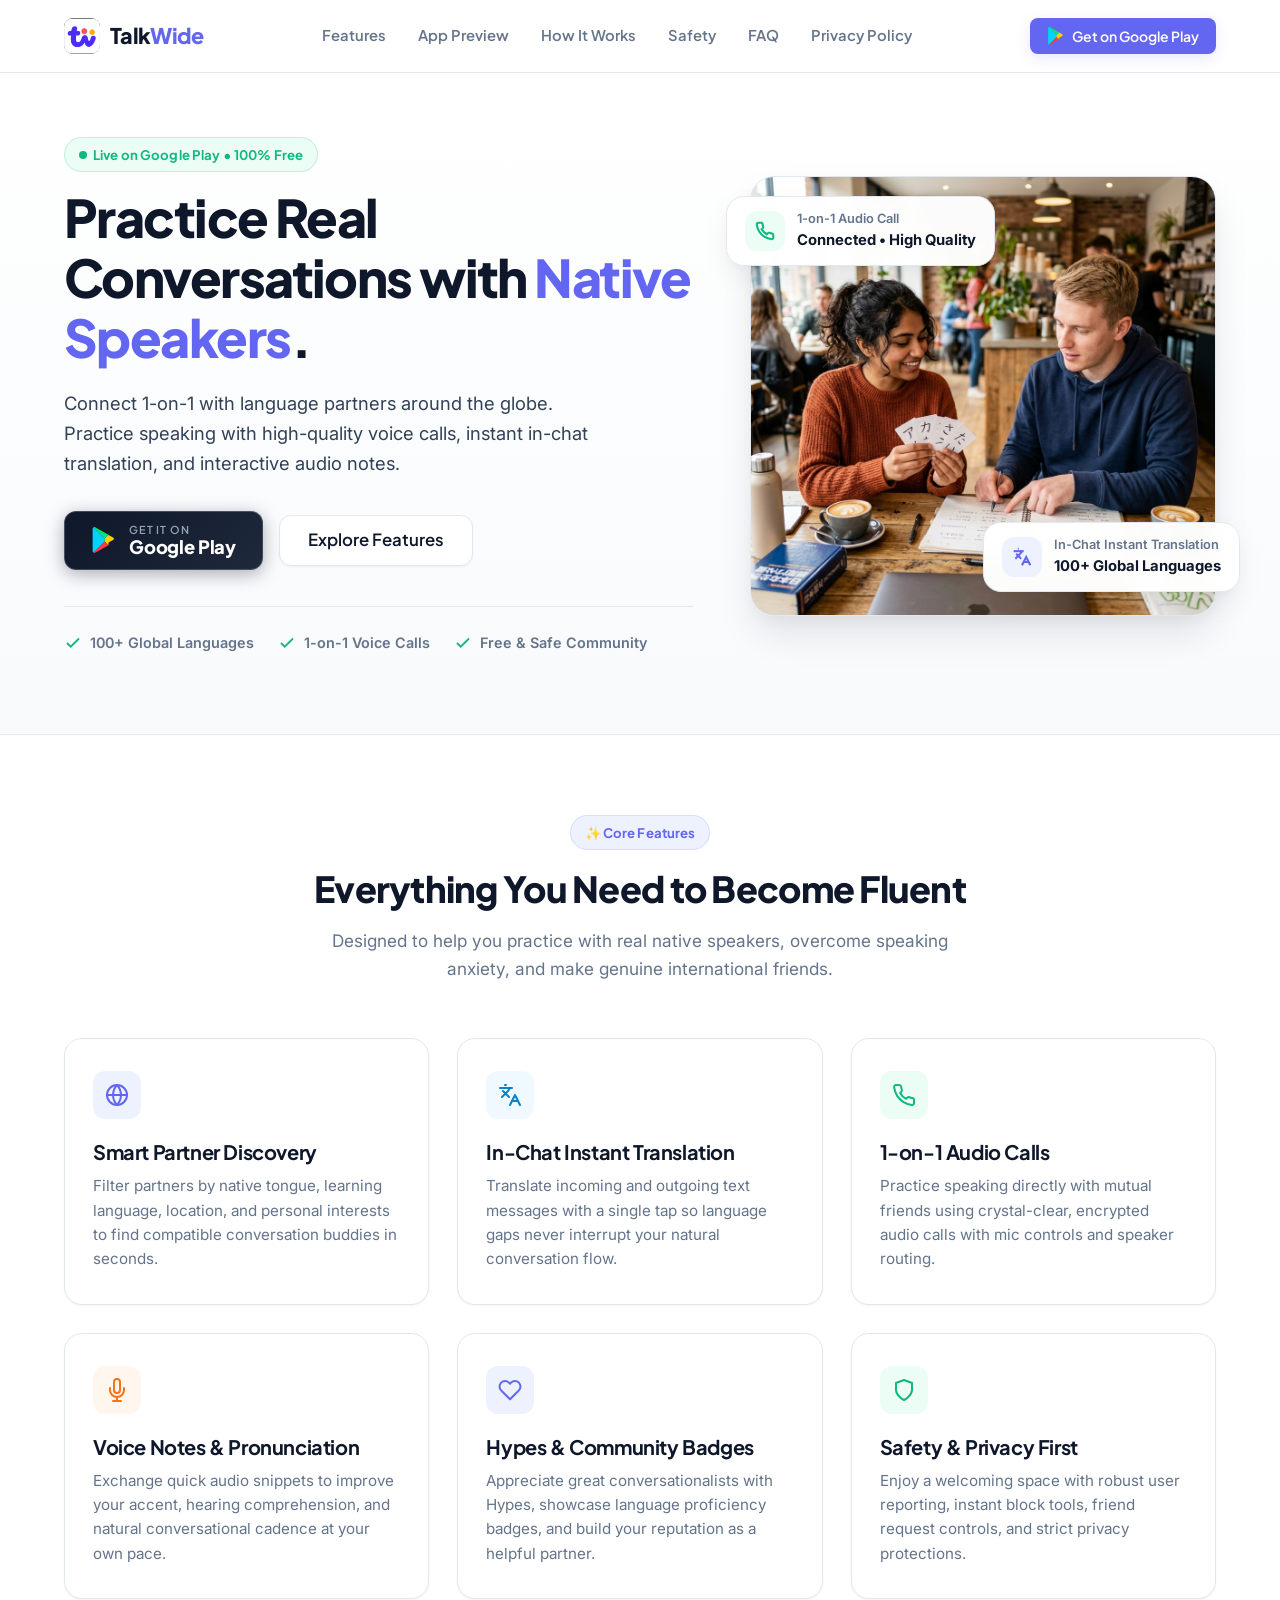
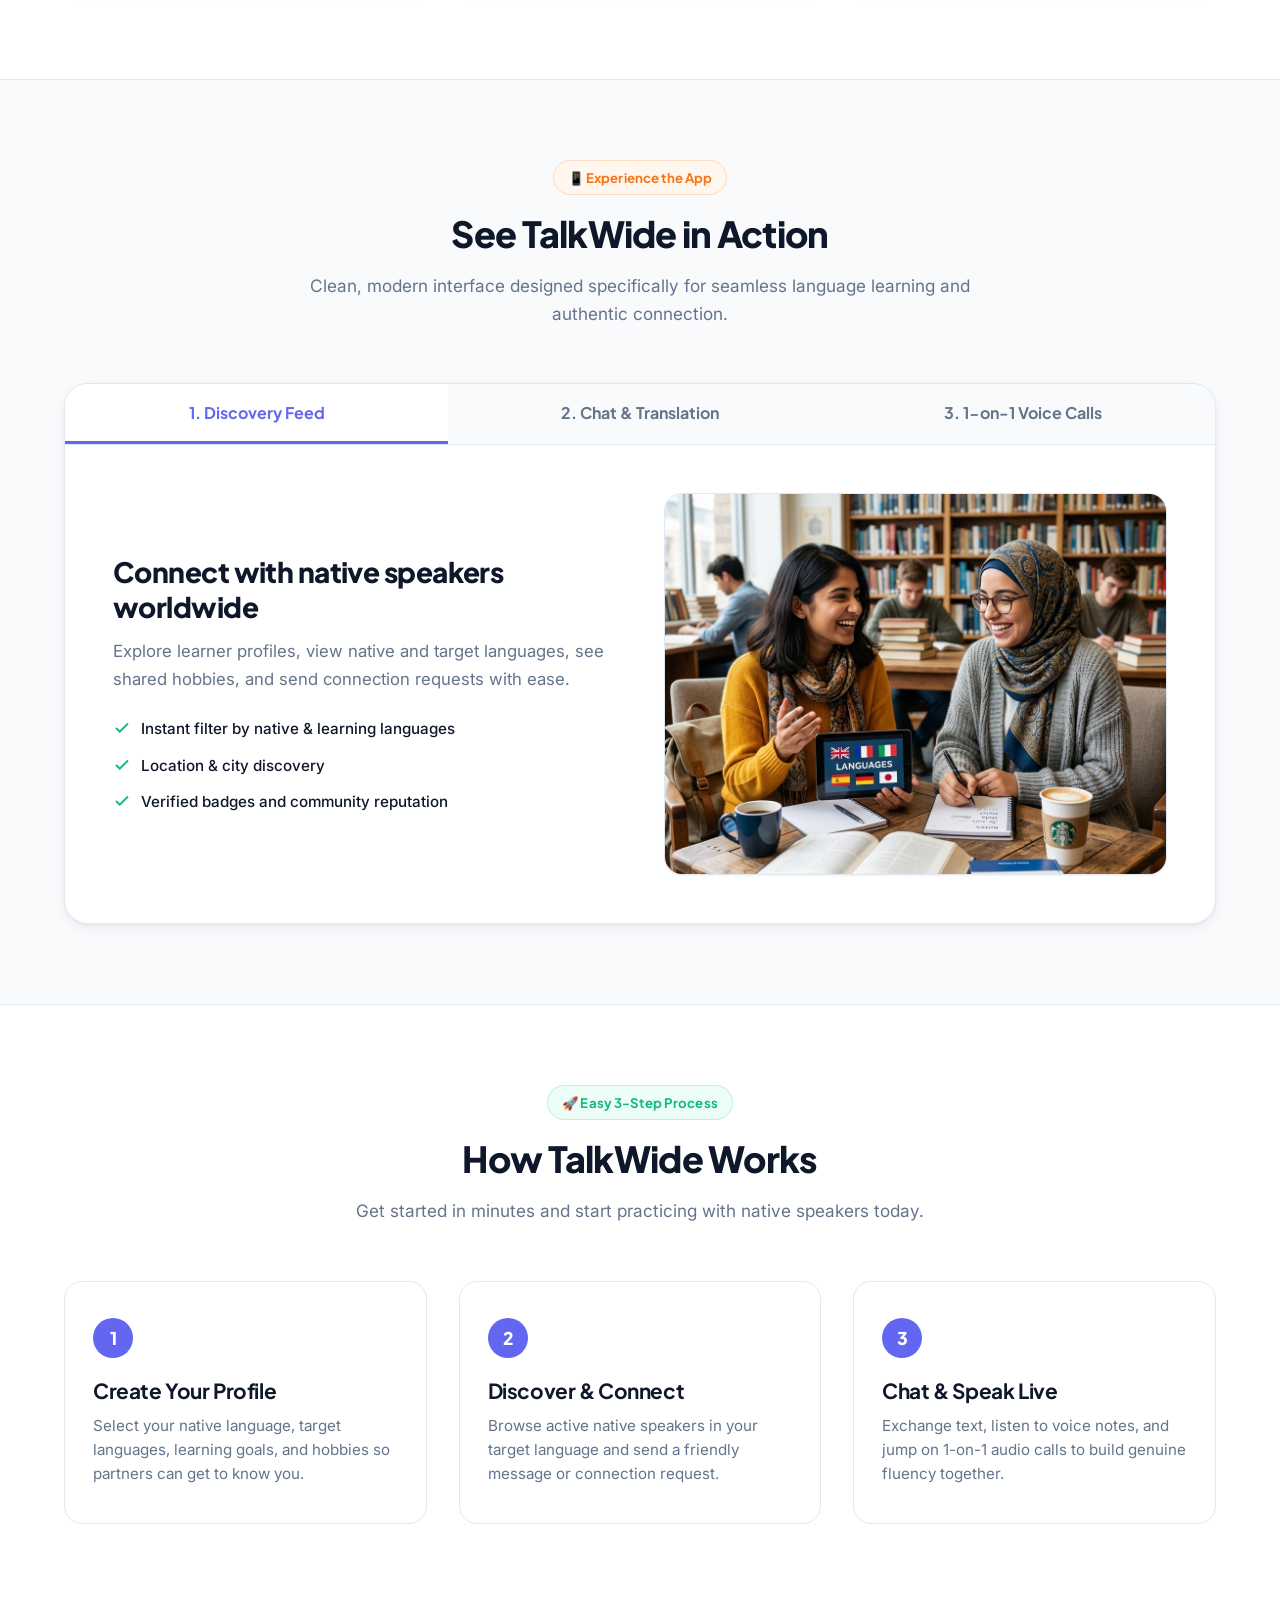
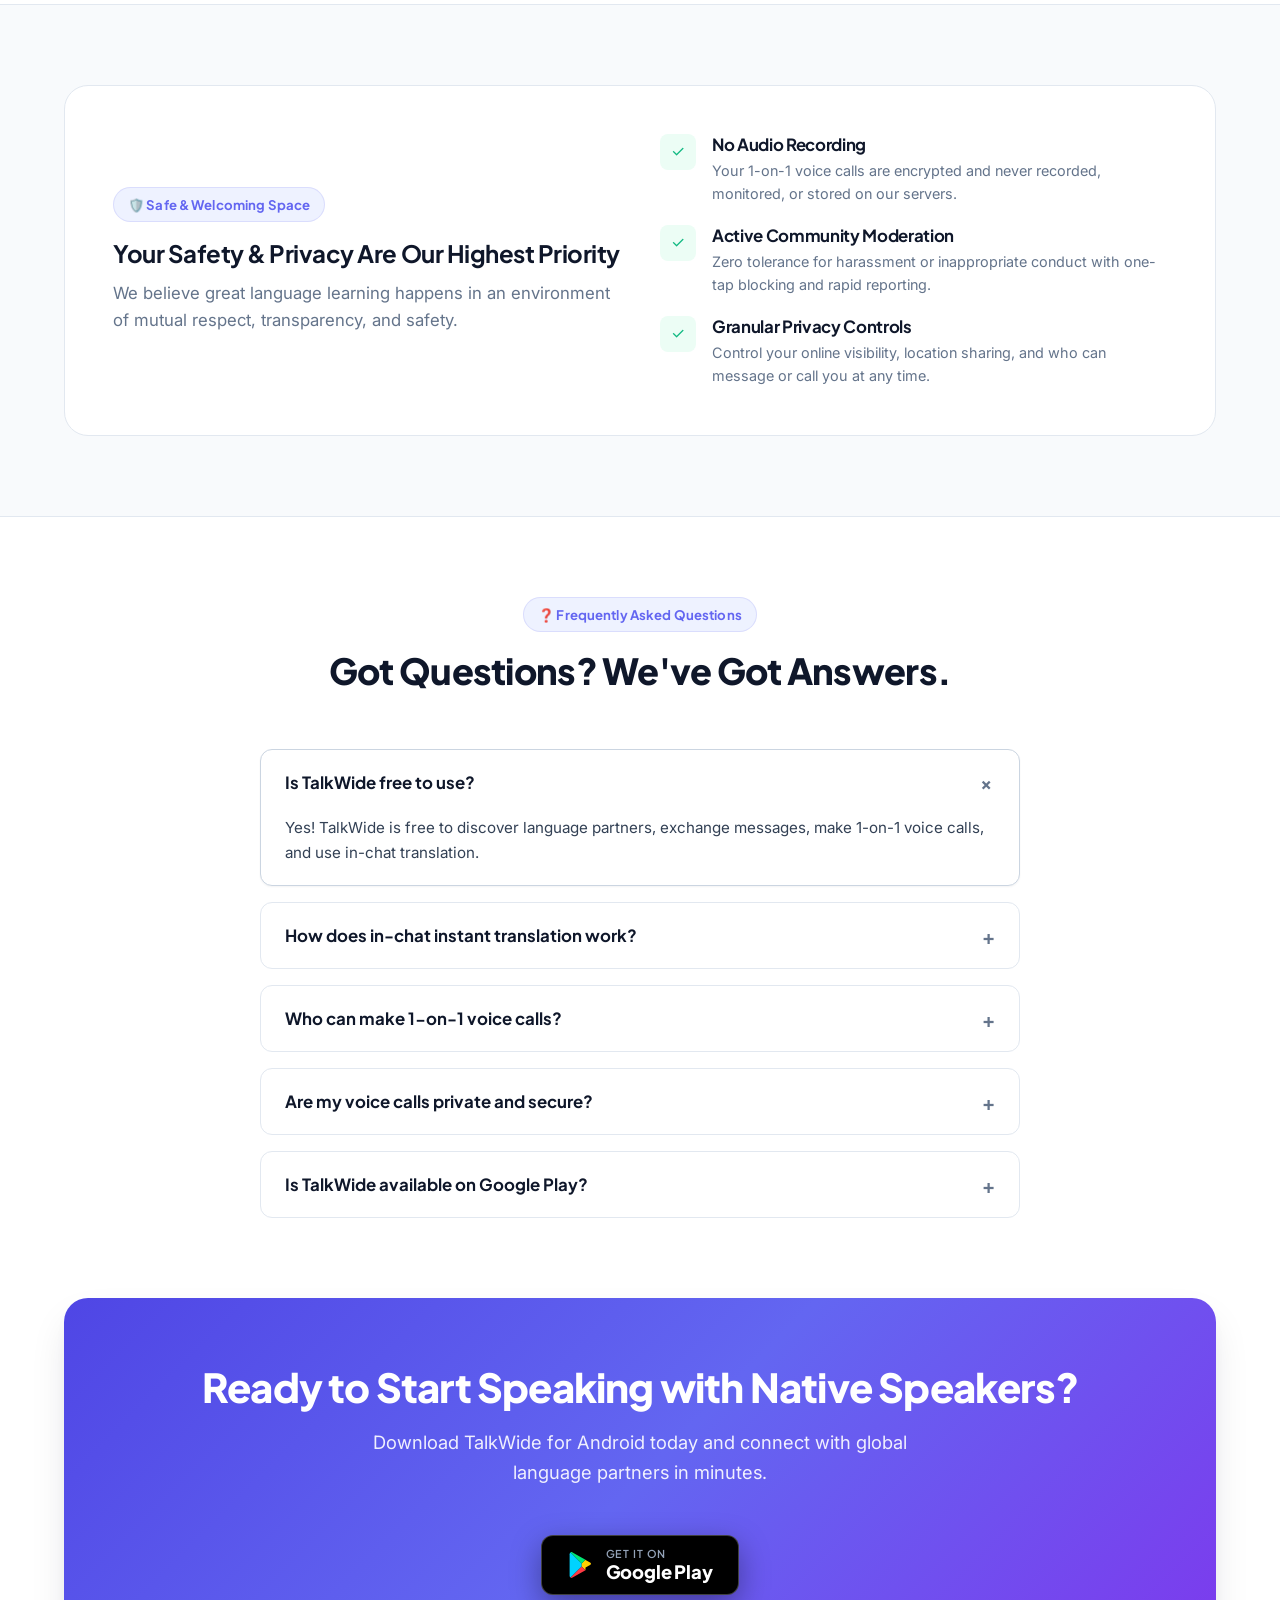
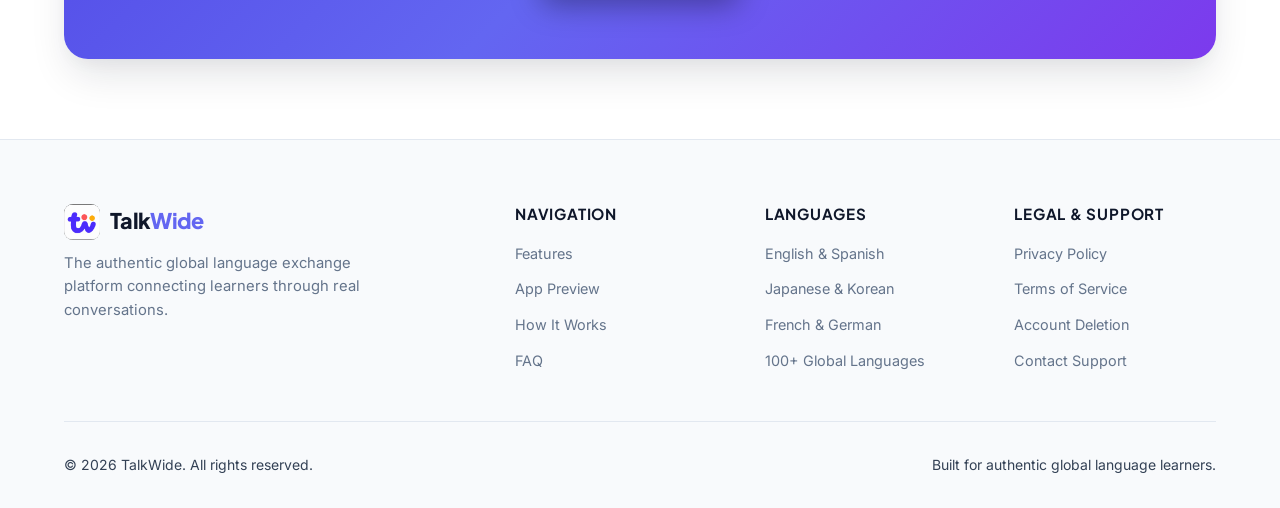
==== commit 84e8bb97: "Add official Google Play store badges and direct live redirect buttons" ====
--- a/index.html
+++ b/index.html
@@ -88,9 +88,15 @@
       </nav>
 
       <div class="nav-actions">
-        <button class="btn btn-primary btn-sm open-early-access-modal">
-          <span>Get TalkWide</span>
-        </button>
+        <a href="https://play.google.com/store/apps/details?id=com.langexchange.lang_exchange_app" target="_blank" rel="noopener noreferrer" class="btn btn-primary btn-sm btn-nav-playstore">
+          <svg width="18" height="18" viewBox="0 0 512 512" fill="none">
+            <path d="M47.4 12.3C37.3 18.2 32 29.5 32 44.5V467.5c0 15 5.3 26.3 15.4 32.2l4.8 2.8L270.8 284v-56L52.2 9.5l-4.8 2.8z" fill="#00D3FF"/>
+            <path d="M344.6 357.7l-73.8-73.7v-56l73.8-73.7 1.8 1 87.2 49.5c24.8 14.1 24.8 37.3 0 51.5l-87.2 49.5-1.8 1.9z" fill="#FFCE00"/>
+            <path d="M270.8 284L52.2 502.5c8.3 8.7 21.8 9.9 36.8 1.4l255.6-146.2-73.8-73.7z" fill="#FF3A44"/>
+            <path d="M270.8 228l73.8-73.7L89 8.1C74-.4 60.5.8 52.2 9.5L270.8 228z" fill="#00E676"/>
+          </svg>
+          <span>Get on Google Play</span>
+        </a>
 
         <button id="mobile-menu-btn" class="mobile-menu-btn" aria-label="Open Mobile Menu" aria-expanded="false">
           <span></span>
@@ -111,9 +117,15 @@
         <li><a href="privacy.html">Privacy Policy</a></li>
         <li><a href="terms.html">Terms of Service</a></li>
       </ul>
-      <button class="btn btn-primary btn-lg open-early-access-modal" style="width:100%; margin-top:8px;">
-        <span>Get Early Access</span>
-      </button>
+      <a href="https://play.google.com/store/apps/details?id=com.langexchange.lang_exchange_app" target="_blank" rel="noopener noreferrer" class="btn btn-primary btn-lg" style="width:100%; margin-top:8px; text-decoration:none; display:inline-flex; align-items:center; justify-content:center; gap:8px;">
+        <svg width="20" height="20" viewBox="0 0 512 512" fill="none">
+          <path d="M47.4 12.3C37.3 18.2 32 29.5 32 44.5V467.5c0 15 5.3 26.3 15.4 32.2l4.8 2.8L270.8 284v-56L52.2 9.5l-4.8 2.8z" fill="#00D3FF"/>
+          <path d="M344.6 357.7l-73.8-73.7v-56l73.8-73.7 1.8 1 87.2 49.5c24.8 14.1 24.8 37.3 0 51.5l-87.2 49.5-1.8 1.9z" fill="#FFCE00"/>
+          <path d="M270.8 284L52.2 502.5c8.3 8.7 21.8 9.9 36.8 1.4l255.6-146.2-73.8-73.7z" fill="#FF3A44"/>
+          <path d="M270.8 228l73.8-73.7L89 8.1C74-.4 60.5.8 52.2 9.5L270.8 228z" fill="#00E676"/>
+        </svg>
+        <span>Download on Google Play</span>
+      </a>
     </div>
   </header>
 
@@ -124,8 +136,9 @@
     <section class="section hero-section">
       <div class="container hero-grid">
         <div class="hero-content">
-          <div class="badge-pill">
-            <span>🌍 Global Language Exchange</span>
+          <div class="badge-pill green">
+            <span class="pulse-dot"></span>
+            <span>Live on Google Play • 100% Free</span>
           </div>
           <h1 class="hero-title">Practice Real Conversations with <span>Native Speakers</span>.</h1>
           <p class="hero-subtitle">
@@ -133,12 +146,18 @@
           </p>
 
           <div class="hero-ctas">
-            <button class="btn btn-primary btn-lg open-early-access-modal">
-              <svg width="20" height="20" viewBox="0 0 24 24" fill="currentColor">
-                <path d="M3.609 1.814L13.793 12 3.61 22.186a2.38 2.38 0 0 1-.61-.83V2.643c.174-.325.385-.609.61-.829zM15.207 13.414l2.42 2.42-12.833 7.41a1.59 1.59 0 0 1-.794.206l11.207-10.036zM17.627 8.166l4.237 2.446a1.595 1.595 0 0 1 0 2.776l-4.237 2.446-2.834-2.834 2.834-2.834zM4.004.95a1.59 1.59 0 0 1 .794.206l12.829 7.408-2.42 2.42L4.004.95z"/>
+            <a href="https://play.google.com/store/apps/details?id=com.langexchange.lang_exchange_app" target="_blank" rel="noopener noreferrer" class="btn-playstore btn-playstore-hero" id="hero-playstore-cta">
+              <svg width="26" height="26" viewBox="0 0 512 512" fill="none">
+                <path d="M47.4 12.3C37.3 18.2 32 29.5 32 44.5V467.5c0 15 5.3 26.3 15.4 32.2l4.8 2.8L270.8 284v-56L52.2 9.5l-4.8 2.8z" fill="#00D3FF"/>
+                <path d="M344.6 357.7l-73.8-73.7v-56l73.8-73.7 1.8 1 87.2 49.5c24.8 14.1 24.8 37.3 0 51.5l-87.2 49.5-1.8 1.9z" fill="#FFCE00"/>
+                <path d="M270.8 284L52.2 502.5c8.3 8.7 21.8 9.9 36.8 1.4l255.6-146.2-73.8-73.7z" fill="#FF3A44"/>
+                <path d="M270.8 228l73.8-73.7L89 8.1C74-.4 60.5.8 52.2 9.5L270.8 228z" fill="#00E676"/>
               </svg>
-              <span>Get on Google Play</span>
-            </button>
+              <div class="btn-playstore-text">
+                <small>GET IT ON</small>
+                <strong>Google Play</strong>
+              </div>
+            </a>
             <a href="#features" class="btn btn-secondary btn-lg">
               <span>Explore Features</span>
             </a>
@@ -465,11 +484,11 @@
 
           <div class="faq-item">
             <button class="faq-question">
-              <span>When will the app be available on Google Play?</span>
+              <span>Is TalkWide available on Google Play?</span>
               <span class="faq-icon">+</span>
             </button>
             <div class="faq-answer">
-              TalkWide is currently under review for official release on the Google Play Store. You can sign up for Early Access to get notified the moment it goes live!
+              Yes! TalkWide is officially live and available for free download on the Google Play Store for all Android devices. You can install it now and start practicing right away!
             </div>
           </div>
         </div>
@@ -482,11 +501,20 @@
     <section class="section" style="padding-top:0;">
       <div class="container">
         <div class="cta-banner">
-          <h2>Ready to Start Speaking?</h2>
-          <p>Join thousands of learners discovering genuine conversations and international friendships.</p>
-          <button class="btn btn-secondary btn-lg open-early-access-modal" style="background:#FFFFFF; color:var(--primary); font-weight:700;">
-            <span>Join the Free Early Access List</span>
-          </button>
+          <h2>Ready to Start Speaking with Native Speakers?</h2>
+          <p>Download TalkWide for Android today and connect with global language partners in minutes.</p>
+          <a href="https://play.google.com/store/apps/details?id=com.langexchange.lang_exchange_app" target="_blank" rel="noopener noreferrer" class="btn-playstore btn-playstore-hero" style="margin-top:16px; background:#000000; border-color:rgba(255,255,255,0.25); box-shadow: 0 10px 30px rgba(0,0,0,0.35);">
+            <svg width="26" height="26" viewBox="0 0 512 512" fill="none">
+              <path d="M47.4 12.3C37.3 18.2 32 29.5 32 44.5V467.5c0 15 5.3 26.3 15.4 32.2l4.8 2.8L270.8 284v-56L52.2 9.5l-4.8 2.8z" fill="#00D3FF"/>
+              <path d="M344.6 357.7l-73.8-73.7v-56l73.8-73.7 1.8 1 87.2 49.5c24.8 14.1 24.8 37.3 0 51.5l-87.2 49.5-1.8 1.9z" fill="#FFCE00"/>
+              <path d="M270.8 284L52.2 502.5c8.3 8.7 21.8 9.9 36.8 1.4l255.6-146.2-73.8-73.7z" fill="#FF3A44"/>
+              <path d="M270.8 228l73.8-73.7L89 8.1C74-.4 60.5.8 52.2 9.5L270.8 228z" fill="#00E676"/>
+            </svg>
+            <div class="btn-playstore-text">
+              <small>GET IT ON</small>
+              <strong>Google Play</strong>
+            </div>
+          </a>
         </div>
       </div>
     </section>
@@ -531,7 +559,7 @@
           <ul>
             <li><a href="privacy.html">Privacy Policy</a></li>
             <li><a href="terms.html">Terms of Service</a></li>
-            <li><a href="privacy.html#data-deletion">Account Deletion</a></li>
+            <li><a href="delete-account.html">Account Deletion</a></li>
             <li><a href="mailto:talkwide.app@gmail.com">Contact Support</a></li>
           </ul>
         </div>
--- a/css/styles.css
+++ b/css/styles.css
@@ -200,6 +200,109 @@
   background-color: var(--accent-green-light);
   color: var(--accent-green);
   border-color: rgba(16, 185, 129, 0.2);
+}
+
+/* Google Play Store Badge Button */
+.btn-playstore {
+  display: inline-flex;
+  align-items: center;
+  gap: 12px;
+  background: linear-gradient(135deg, #0F172A 0%, #1E293B 100%);
+  color: #FFFFFF !important;
+  border: 1px solid rgba(255, 255, 255, 0.2);
+  border-radius: var(--radius-md);
+  padding: 10px 22px;
+  text-decoration: none;
+  font-family: var(--font-heading);
+  box-shadow: 0 4px 18px rgba(15, 23, 42, 0.35);
+  transition: all 0.25s cubic-bezier(0.16, 1, 0.3, 1);
+  position: relative;
+  overflow: hidden;
+}
+
+.btn-playstore::before {
+  content: '';
+  position: absolute;
+  top: 0;
+  left: -100%;
+  width: 100%;
+  height: 100%;
+  background: linear-gradient(90deg, transparent, rgba(255, 255, 255, 0.15), transparent);
+  transition: left 0.6s ease;
+}
+
+.btn-playstore:hover::before {
+  left: 100%;
+}
+
+.btn-playstore:hover {
+  background: linear-gradient(135deg, #1E293B 0%, #334155 100%);
+  transform: translateY(-2px);
+  box-shadow: 0 8px 24px rgba(99, 102, 241, 0.35);
+  border-color: rgba(99, 102, 241, 0.5);
+}
+
+.btn-playstore svg {
+  flex-shrink: 0;
+}
+
+.btn-playstore-text {
+  display: flex;
+  flex-direction: column;
+  align-items: flex-start;
+  text-align: left;
+  line-height: 1.15;
+}
+
+.btn-playstore-text small {
+  font-size: 0.68rem;
+  font-weight: 600;
+  text-transform: uppercase;
+  letter-spacing: 0.08em;
+  color: #94A3B8;
+}
+
+.btn-playstore-text strong {
+  font-size: 1.15rem;
+  font-weight: 800;
+  color: #FFFFFF;
+  letter-spacing: -0.01em;
+}
+
+.btn-playstore-hero {
+  padding: 12px 26px;
+}
+
+.btn-nav-playstore {
+  display: inline-flex;
+  align-items: center;
+  gap: 7px;
+  text-decoration: none;
+}
+
+.pulse-dot {
+  width: 8px;
+  height: 8px;
+  background-color: #10B981;
+  border-radius: 50%;
+  display: inline-block;
+  box-shadow: 0 0 0 0 rgba(16, 185, 129, 0.7);
+  animation: pulseGreen 1.8s infinite;
+}
+
+@keyframes pulseGreen {
+  0% {
+    transform: scale(0.95);
+    box-shadow: 0 0 0 0 rgba(16, 185, 129, 0.7);
+  }
+  70% {
+    transform: scale(1);
+    box-shadow: 0 0 0 7px rgba(16, 185, 129, 0);
+  }
+  100% {
+    transform: scale(0.95);
+    box-shadow: 0 0 0 0 rgba(16, 185, 129, 0);
+  }
 }
 
 /* Sticky Navbar */
